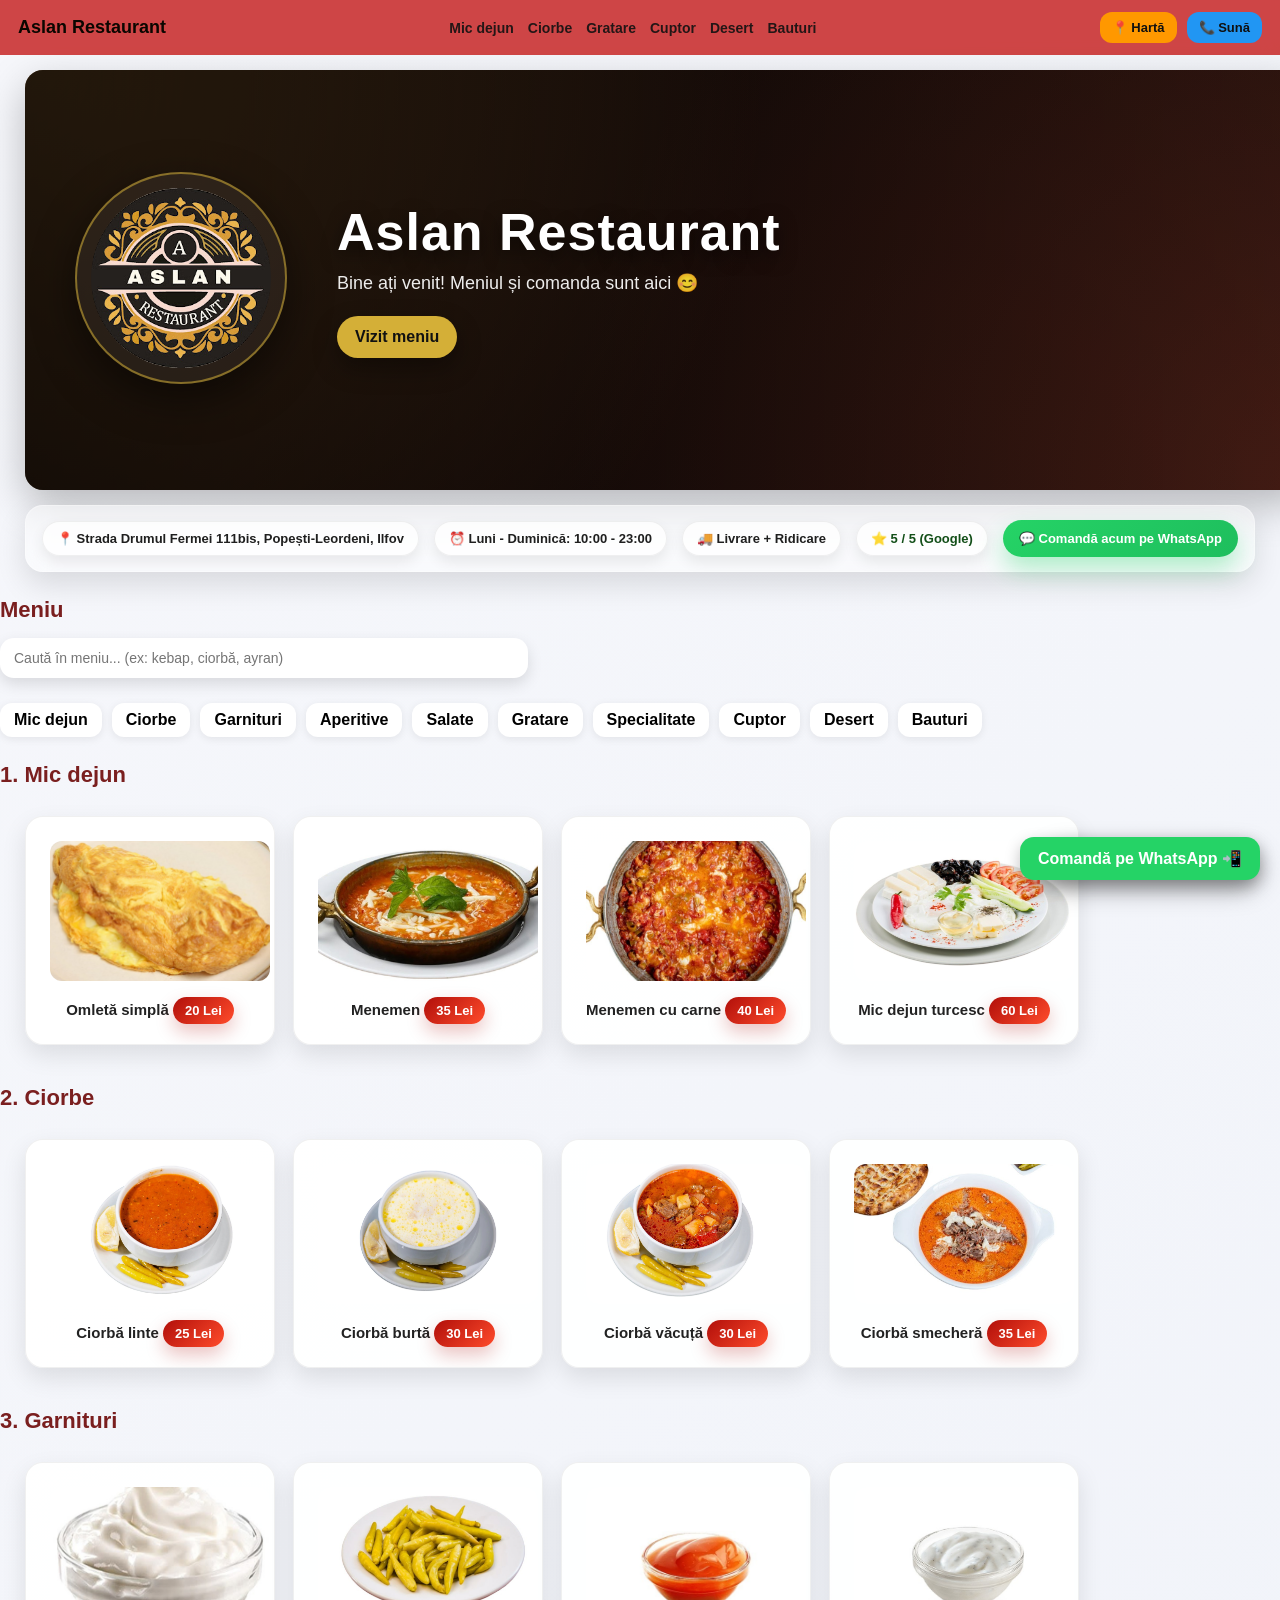
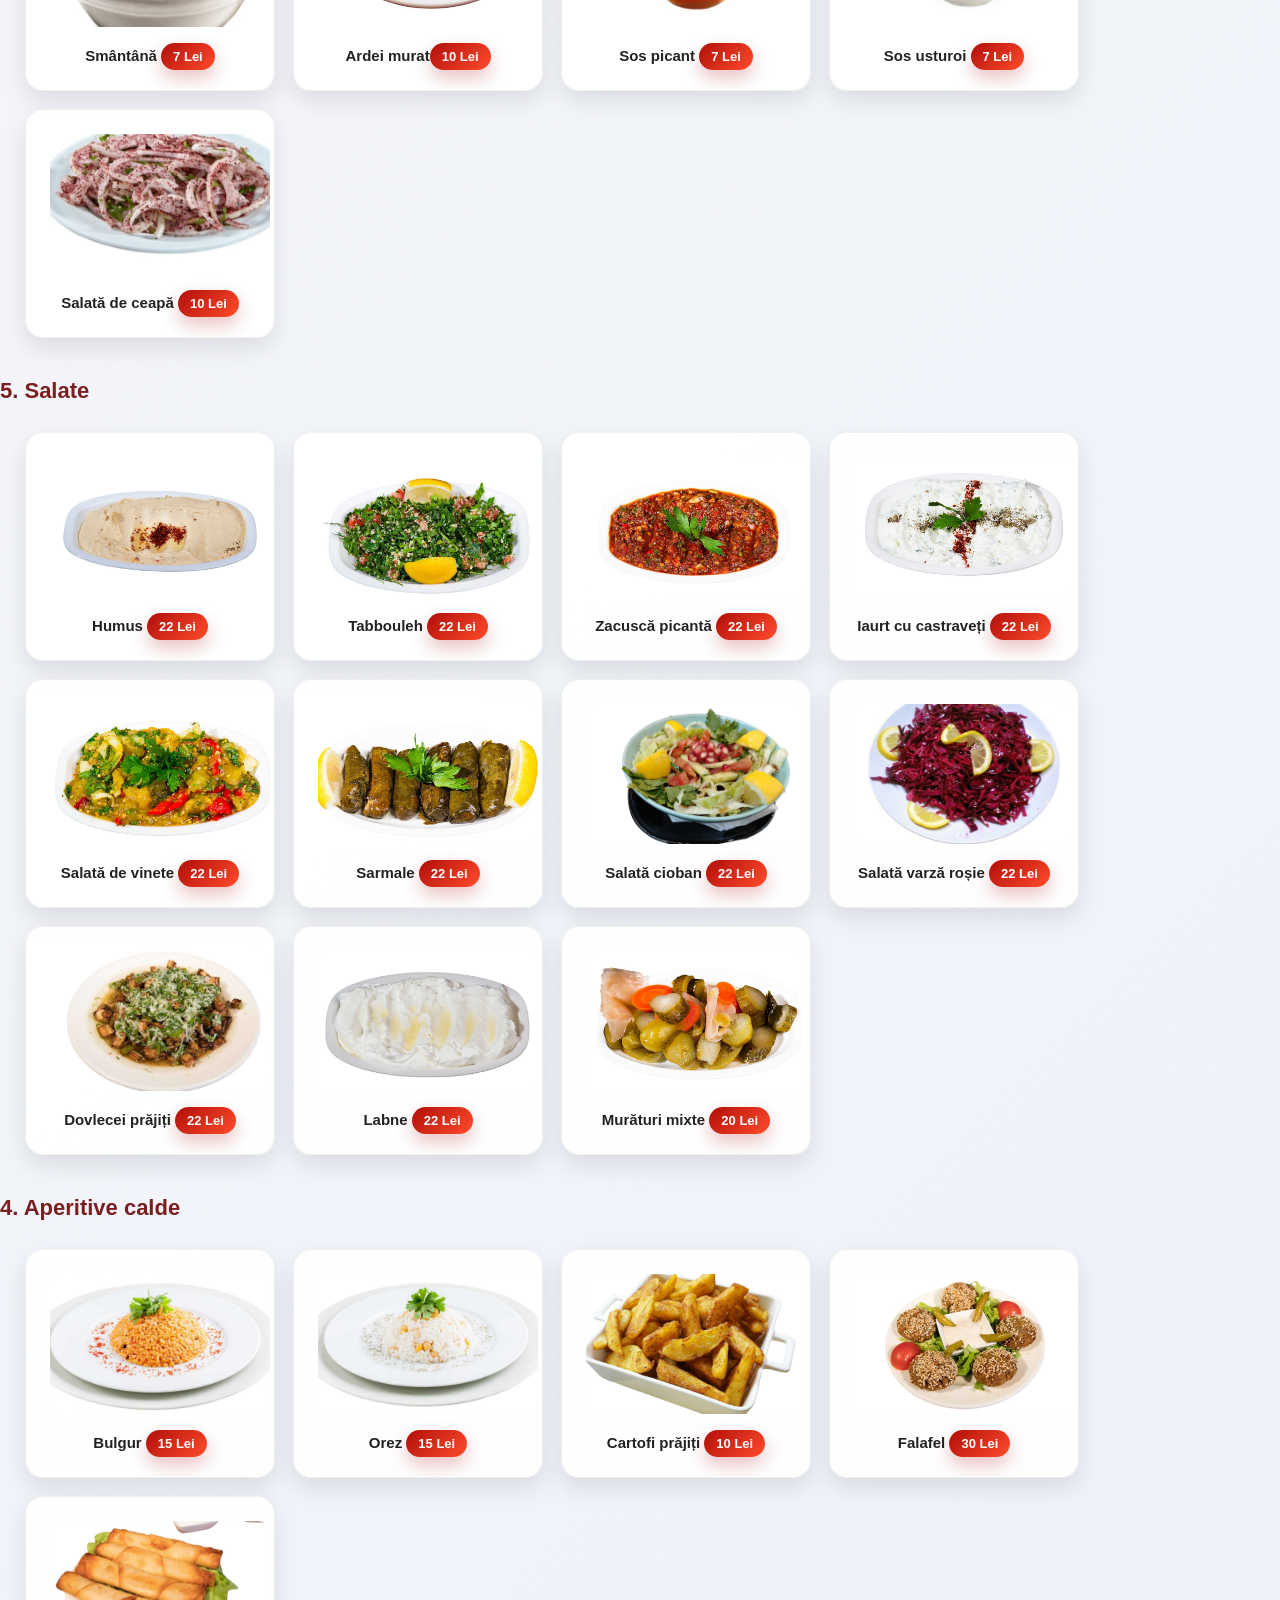
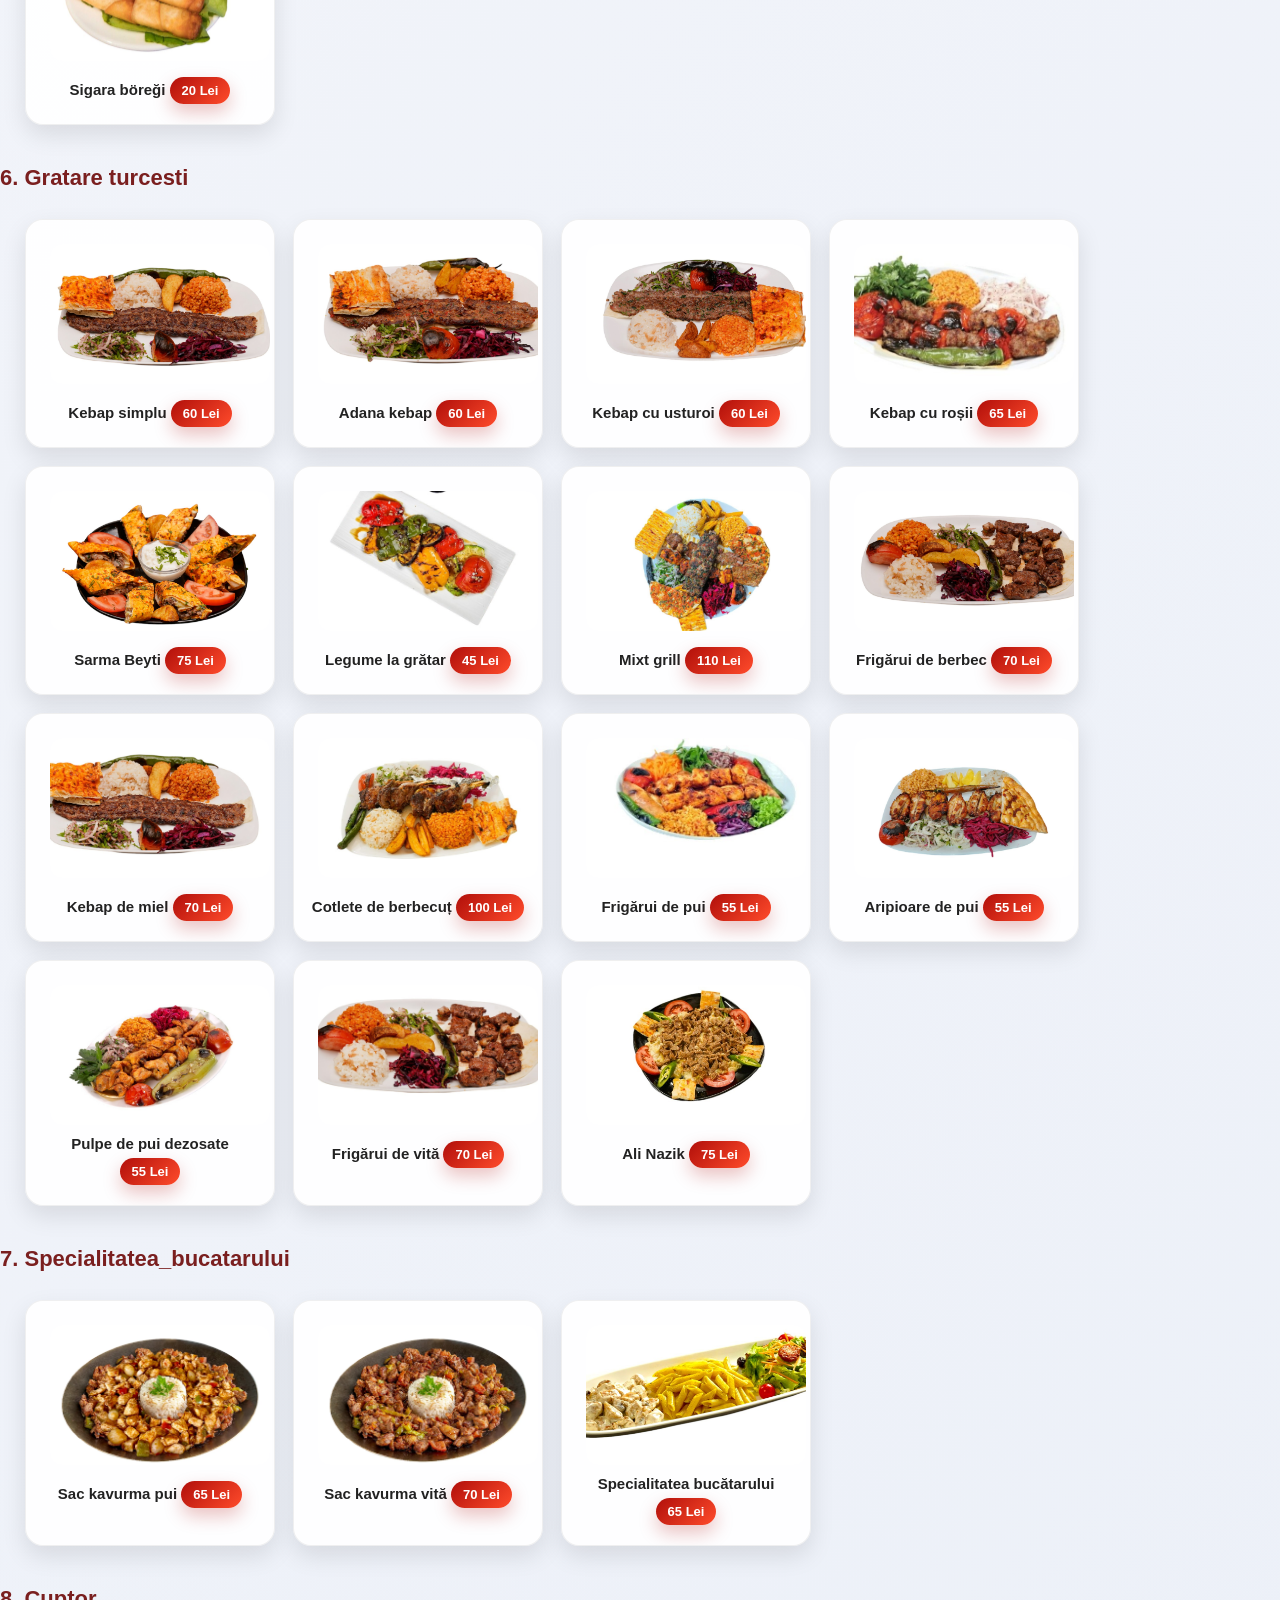
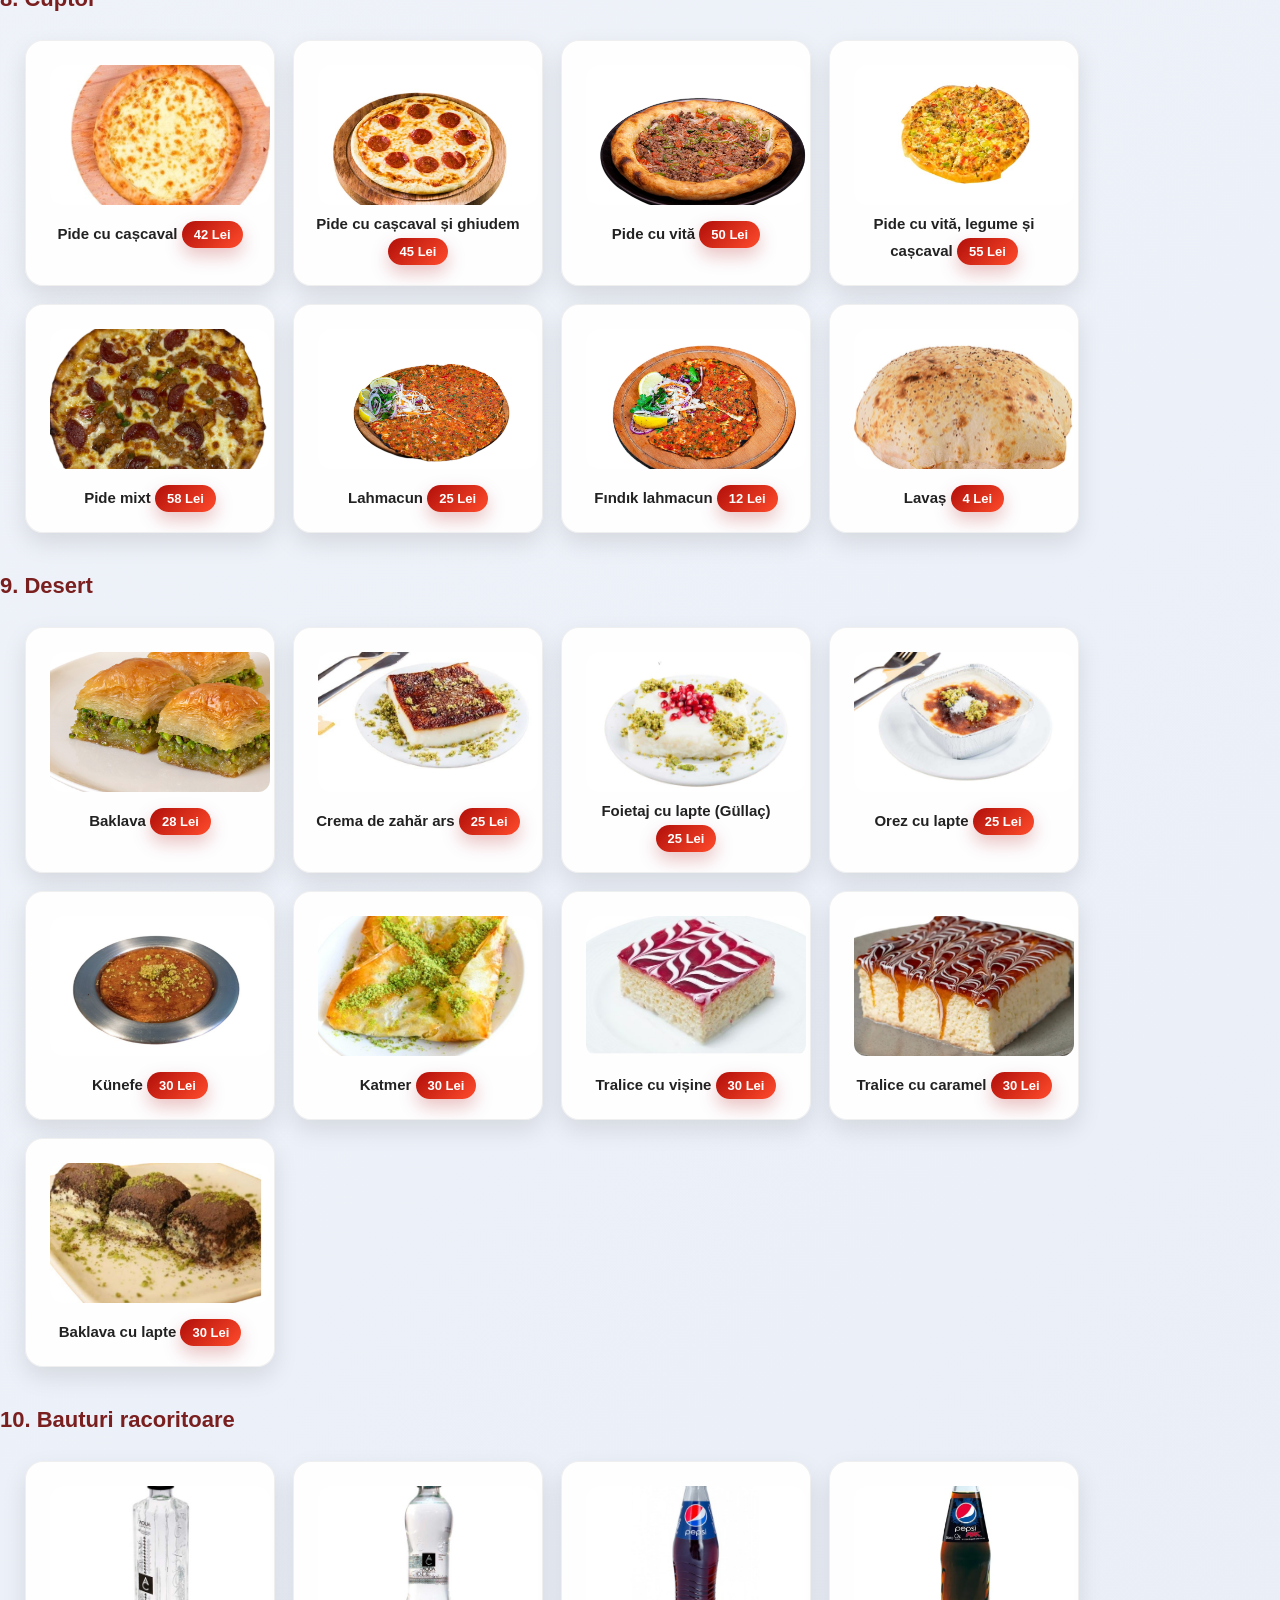
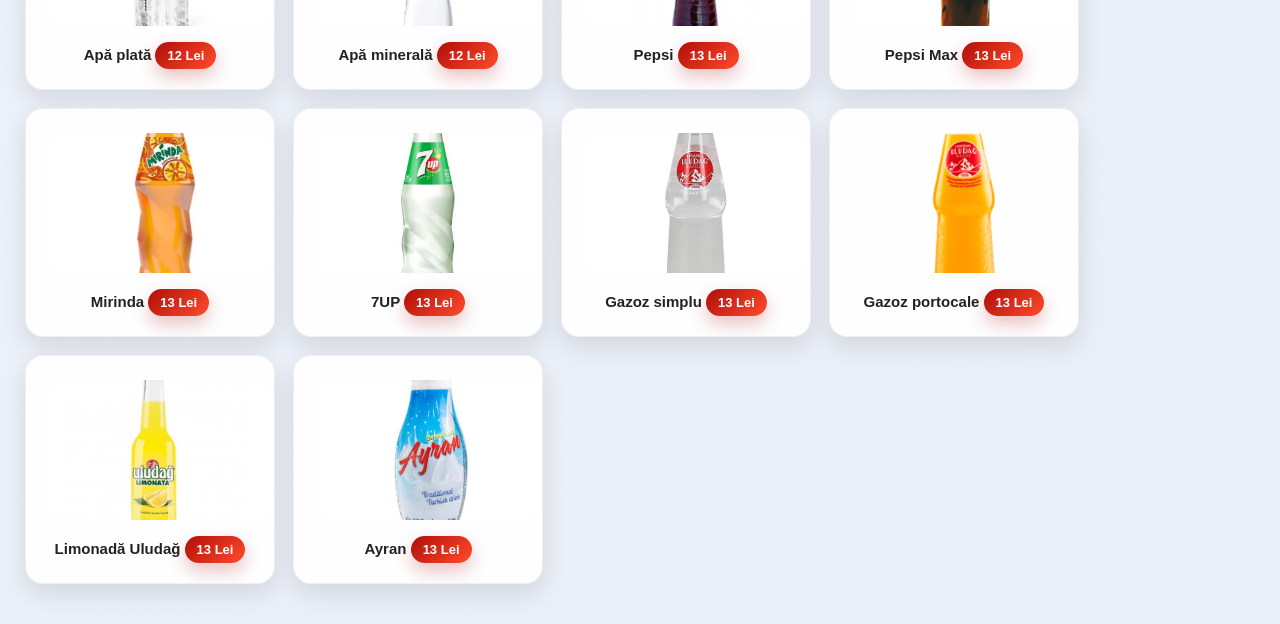
==== index.html @ 1ce0e38e "Update index.html" ====
<!DOCTYPE html>
<html lang="ro">
<head>
  <meta charset="UTF-8" />
  <meta name="viewport" content="width=device-width, initial-scale=1.0" />
  <title>Aslan Restaurant</title>
   <link rel="stylesheet" href="style.css">
</head>


<body>
    <div class="navbar">
  <div class="logo">
    <span>Aslan Restaurant</span>
  </div>
 <button class="menu-btn" id="menuBtn">☰</button>

  <div class="navlinks" id="navLinks">
    <a href="#micdejun">Mic dejun</a>
    <a href="#ciorbe">Ciorbe</a>
    <a href="#gratare">Gratare</a>
    <a href="#cuptor">Cuptor</a>
    <a href="#desert">Desert</a>
    <a href="#bauturi">Bauturi</a>
  </div>

  <div class="navbuttons">
  <a class="btn-map" href="https://www.google.com/maps?api=1&query=Aslan+Restaurant" target="_blank">📍 Hartă</a>
  <a class="btn-call" href="tel:+40727531094">📞 Sună</a>
  </div>
</div>
<section class="hero">
  <div class="hero-overlay">

    <div class="hero-left">
      <img src="images/logo.jpg" class="hero-logo" alt="Aslan Restaurant Logo">
    </div>

    <div class="hero-right">
      <h1>Aslan Restaurant</h1>
      <p>Bine ați venit! Meniul și comanda sunt aici 😊</p>

      <div class="hero-buttons">
        <a class="btn-hero primary" href="#micdejun">Vizit meniu</a>
        <a class="btn-hero whatsapp" href="https://wa.me/40727531094" target="_blank">
          Comandă pe WhatsApp
        </a>
      </div>
    </div>

  </div>
</section>
<div class="info-bar">
  <div class="info-item">📍 Strada Drumul Fermei 111bis, Popești-Leordeni, Ilfov</div>
  <div class="info-item">⏰ Luni - Duminică: 10:00 - 23:00</div>
  <div class="info-item">🚚 Livrare + Ridicare</div>
 <a class="info-item google-link" href="https://maps.app.goo.gl/cWiRzE5E5DNgmJF48" target="_blank">
  ⭐ 5 / 5 (Google)
</a>

  <a class="info-btn-whatsapp" href="https://wa.me/40727531094" target="_blank">
    💬 Comandă acum pe WhatsApp
  </a>
</div>
  <h2>Meniu</h2>
  <div class="search-box">
  <input type="text" id="searchInput" placeholder="Caută în meniu... (ex: kebap, ciorbă, ayran)">
</div>

  <div class="categorii">
  <a href="#micdejun">Mic dejun</a>
  <a href="#ciorbe">Ciorbe</a>
  <a href="#garnituri">Garnituri</a>
  <a href="#aperitive">Aperitive</a>
  <a href="#salate">Salate</a>
  <a href="#gratare">Gratare</a>
  <a href="#specialitate">Specialitate</a>
  <a href="#cuptor">Cuptor</a>
  <a href="#desert">Desert</a>
  <a href="#bauturi">Bauturi</a>
</div>
<h2 id="micdejun">1. Mic dejun</h2>
<div class="menu">
  <div class="item">
    <img src="images/1.OMLETA_SIMPLA.jpg" alt="Omletă simplă">
    <p>Omletă simplă <span class="price">20 Lei</span></p>
  </div>

  <div class="item">
    <img src="images/2.MENEMEN.jpg" alt="Menemen">
    <p>Menemen <span class="price">35 Lei</span></p>
  </div>

  <div class="item">
    <img src="images/3.MENEMEN_CU_CARNE.jpg" alt="Menemen cu carne">
    <p>Menemen cu carne <span class="price">40 Lei</span></p>
  </div>

  <div class="item">
    <img src="images/4.MIC_DEJUN_TURCESC.jpg" alt="Mic dejun turcesc">
    <p>Mic dejun turcesc <span class="price">60 Lei</span></p>
  </div>

</div>
<h2 id="ciorbe">2. Ciorbe</h2>

<div class="menu">

  <div class="item">
    <img src="images/1.CIORBA_DE_LINTE.jpg" alt="Ciorba de linte">
    <p>Ciorbă linte <span class="price">25 Lei</span></p>
  </div>

  <div class="item">
   <img src="images/2.CIORBA_DE_BURTA.jpg" alt="Ciorba de burta">
    <p>Ciorbă burtă <span class="price">30 Lei</span> </p>
  </div>

  <div class="item">
    <img src="images/3.CIORBA_DE_VACUTA.jpg" alt="Ciorba de vacuta">
    <p>Ciorbă văcuță <span class="price">30 Lei</span> </p>
  </div>

  <div class="item">
    <img src="images/4.CIORBA_SMECHERA.jpg" alt="Ciorba smechera">
    <p>Ciorbă smecheră <span class="price">35 Lei</span></p>
  </div>
</div>
<h2 id="garnituri">3. Garnituri</h2>

<div class="menu">
  <div class="item">
    <img src="images/1.SMANTANA.jpg" alt="Smantana">
    <p>Smântână <span class="price">7 Lei</span></p>
  </div>

  <div class="item">
    <img src="images/2.ARDEI_MURAT.jpg" alt="Ardei murat">
    <p>Ardei murat<span class="price">10 Lei</span> </p>
  </div>

  <div class="item">
    <img src="images/3.SOS_PICANT.jpg" alt="Sos picant">
    <p>Sos picant <span class="price">7 Lei</span></p>
  </div>

  <div class="item">
    <img src="images/4.SOS_USTUROI.jpg" alt="Sos usturoi">
    <p>Sos usturoi <span class="price">7 Lei</span></p>
  </div>

  <div class="item">
    <img src="images/5.SALATA_DE_CEAPA.jpg" alt="Salata de ceapa">
    <p>Salată de ceapă <span class="price">10 Lei</span></p>
  </div>
</div>
<h2 id="salate">5. Salate</h2>

<div class="menu">
  <div class="item">
    <img src="images/1.HUMUS.jpg" alt="Humus">
    <p>Humus <span class="price">22 Lei</span></p>
  </div>

  <div class="item">
    <img src="images/2.TABBOULEH.jpg" alt="Tabbouleh">
    <p>Tabbouleh <span class="price">22 Lei</span></p>
  </div>

  <div class="item">
    <img src="images/3.ZACUSCA_PICANTA.jpg" alt="Zacusca picanta">
    <p>Zacuscă picantă <span class="price">22 Lei</span></p>
  </div>

  <div class="item">
    <img src="images/4.IAURT_CU_CASTRAVETI.jpg" alt="Iaurt cu castraveti">
    <p>Iaurt cu castraveți <span class="price">22 Lei</span></p>
  </div>

  <div class="item">
    <img src="images/5.SALATA_DE_VINETE.jpg" alt="Salata de vinete">
    <p>Salată de vinete <span class="price">22 Lei</span></p>
  </div>

  <div class="item">
    <img src="images/6.SARMALE.jpg" alt="Sarmale">
    <p>Sarmale <span class="price">22 Lei</span></p>
  </div>

  <div class="item">
    <img src="images/7.SALATA_CIOBAN.jpg" alt="Salata cioban">
    <p>Salată cioban <span class="price">22 Lei</span></p>
  </div>

  <div class="item">
    <img src="images/8.SALATA_VARZA_ROSIE.jpg" alt="Salata varza rosie">
    <p>Salată varză roșie <span class="price">22 Lei</span></p>
  </div>

  <div class="item">
    <img src="images/9.DOVLECEI_PRAJITI.jpg" alt="Dovlecei prajiti">
    <p>Dovlecei prăjiți <span class="price">22 Lei</span></p>
  </div>

  <div class="item">
    <img src="images/10.LABNE.jpg" alt="Labne">
    <p>Labne <span class="price">22 Lei</span></p>
  </div>

  <div class="item">
    <img src="images/11.MURATURI_MIXT.jpg" alt="Muraturi mixt">
    <p>Murături mixte <span class="price">20 Lei</span></p>
  </div>
</div>
<h2 id="aperitive">4. Aperitive calde</h2>

<div class="menu">
  <div class="item">
    <img src="images/1.BULGUR.jpg" alt="Bulgur">
    <p>Bulgur <span class="price">15 Lei</span></p>
  </div>

  <div class="item">
    <img src="images/2.OREZ.jpg" alt="Orez">
    <p>Orez <span class="price">15 Lei</span></p>
  </div>

  <div class="item">
    <img src="images/4.CARTOFI_PRAJITI.jpg" alt="Cartofi prajiti">
    <p>Cartofi prăjiți <span class="price">10 Lei</span></p>
  </div>

  <div class="item">
    <img src="images/5.FALAFEL.jpg" alt="Falafel">
    <p>Falafel <span class="price">30 Lei</span></p>
  </div>

  <div class="item">
    <img src="images/6.SIGARA_BOREGI.jpg" alt="Sigara boregi">
    <p>Sigara böreği <span class="price">20 Lei</span></p>
  </div>
</div>
<h2 id="gratare">6. Gratare turcesti</h2>

<div class="menu">
  <div class="item">
    <img src="images/1.KEBAP_SIMPLU.jpg" alt="Kebap simplu">
    <p>Kebap simplu <span class="price">60 Lei</span></p>
  </div>

  <div class="item">
    <img src="images/2.ADANA_KEBAP.jpg" alt="Adana kebap">
    <p>Adana kebap <span class="price">60 Lei</span></p>
  </div>

  <div class="item">
    <img src="images/3.KEBAP_CU_USTUROI.jpg" alt="Kebap cu usturoi">
    <p>Kebap cu usturoi <span class="price">60 Lei</span></p>
  </div>

  <div class="item">
    <img src="images/4.KEBAP_CU_ROSII.jpg" alt="Kebap cu rosii">
    <p>Kebap cu roșii <span class="price">65 Lei</span></p>
  </div>

  <div class="item">
    <img src="images/5.SARMA_BEYTI.jpg" alt="Sarma Beyti">
    <p>Sarma Beyti <span class="price">75 Lei</span></p>
  </div>

  <div class="item">
    <img src="images/6.LEGUME_LA_GRATAR.jpg" alt="Legume la gratar">
    <p>Legume la grătar <span class="price">45 Lei</span></p>
  </div>

  <div class="item">
    <img src="images/7.MIXT_GRILL.jpg" alt="Mixt grill">
    <p>Mixt grill <span class="price">110 Lei</span></p>
  </div>

  <div class="item">
    <img src="images/8.FRIGARUI_DE_BERBEC.jpg" alt="Frigarui de berbec">
    <p>Frigărui de berbec <span class="price">70 Lei</span></p>
  </div>

  <div class="item">
    <img src="images/9.KEBAP_DE_MIEL.jpg" alt="Kebap de miel">
    <p>Kebap de miel <span class="price">70 Lei</span></p>
  </div>

  <div class="item">
    <img src="images/10.COTLETE_DE_BERBECUT.jpg" alt="Cotlete de berbecut">
    <p>Cotlete de berbecuț <span class="price">100 Lei</span></p>
  </div>

  <div class="item">
    <img src="images/11.FRIGARUI_DE_PUI.jpg" alt="Frigarui de pui">
    <p>Frigărui de pui <span class="price">55 Lei</span></p>
  </div>

  <div class="item">
    <img src="images/12.ARIPIOARE_DE_PUI.jpg" alt="Aripioare de pui">
    <p>Aripioare de pui <span class="price">55 Lei</span></p>
  </div>

  <div class="item">
    <img src="images/13.PULPE_DE_PUI_DEZOSATE.jpg" alt="Pulpe de pui dezosate">
    <p>Pulpe de pui dezosate <span class="price">55 Lei</span></p>
  </div>

  <div class="item">
    <img src="images/14.FRIGARUI_DE_VITA.jpg" alt="Frigarui de vita">
    <p>Frigărui de vită <span class="price">70 Lei</span></p>
  </div>

  <div class="item">
    <img src="images/15.ALI_NAZIK.jpg" alt="Ali Nazik">
    <p>Ali Nazik <span class="price">75 Lei</span></p>
  </div>
</div>
<h2 id="specialitate">7. Specialitatea_bucatarului</h2>

<div class="menu">
  <div class="item">
    <img src="images/1.SAC_KAVURMA_PUI.webp" alt="Sac kavurma pui">
    <p>Sac kavurma pui <span class="price">65 Lei</span></p>
  </div>

  <div class="item">
    <img src="images/2.SAC_KAVURMA_VITA.webp" alt="Sac kavurma vita">
    <p>Sac kavurma vită <span class="price">70 Lei</span></p>
  </div>

  <div class="item">
    <img src="images/3.SPECIALITATEA_BUCATARULUI.jpg" alt="Specialitatea bucatarului">
    <p>Specialitatea bucătarului <span class="price">65 Lei</span></p>
  </div>
</div>
<h2 id="cuptor">8. Cuptor</h2>

<div class="menu">
  <div class="item">
    <img src="images/1.PIDE_CU_CASCAVAL.jpg" alt="Pide cu cascaval">
    <p>Pide cu cașcaval <span class="price">42 Lei</span></p>
  </div>

  <div class="item">
    <img src="images/2.PIDE_CU_CASCAVAL-SI_GHIUDEM.jpg" alt="Pide cu cascaval si ghiudem">
    <p>Pide cu cașcaval și ghiudem <span class="price">45 Lei</span></p>
  </div>

  <div class="item">
    <img src="images/3.PIDE_CU_VITA.jpg" alt="Pide cu vita">
    <p>Pide cu vită <span class="price">50 Lei</span></p>
  </div>

  <div class="item">
    <img src="images/4.PIDE_CU_VITA_LEGUME_SI_CASCAVAL.jpg" alt="Pide cu vita legume si cascaval">
    <p>Pide cu vită, legume și cașcaval <span class="price">55 Lei</span></p>
  </div>

  <div class="item">
    <img src="images/5.PIDE_MIXT.jpg" alt="Pide mixt">
    <p>Pide mixt <span class="price">58 Lei</span></p>
  </div>

  <div class="item">
    <img src="images/6.LAHMACUN.jpg" alt="Lahmacun">
    <p>Lahmacun <span class="price">25 Lei</span></p>
  </div>

  <div class="item">
    <img src="images/7.FINDIK_LAHMACUN.jpg" alt="Findik lahmacun">
    <p>Fındık lahmacun <span class="price">12 Lei</span></p>
  </div>

  <div class="item">
    <img src="images/8.LAVAS.jpg" alt="Lavas">
    <p>Lavaș <span class="price">4 Lei</span></p>
  </div>
</div>
<h2 id="desert">9. Desert</h2>

<div class="menu">
  <div class="item">
    <img src="images/1.BAKLAVA.jpg" alt="Baklava">
    <p>Baklava <span class="price">28 Lei</span></p>
  </div>

  <div class="item">
    <img src="images/2.CREMA_DE_ZAHAR ARS.jpg" alt="Crema de zahar ars">
    <p>Crema de zahăr ars <span class="price">25 Lei</span></p>
  </div>

  <div class="item">
    <img src="images/3.FOIETAJ_CU_LAPTE-GULLAC.jpg" alt="Foietaj cu lapte Gullac">
    <p>Foietaj cu lapte (Güllaç) <span class="price">25 Lei</span></p>
  </div>

  <div class="item">
    <img src="images/4.OREZ_CU_LAPTE.jpg" alt="Orez cu lapte">
    <p>Orez cu lapte <span class="price">25 Lei</span></p>
  </div>

  <div class="item">
    <img src="images/5.KUNEFE.jpg" alt="Kunefee">
    <p>Künefe <span class="price">30 Lei</span></p>
  </div>

  <div class="item">
    <img src="images/6.KATMER.jpg" alt="Katmer">
    <p>Katmer <span class="price">30 Lei</span></p>
  </div>

  <div class="item">
    <img src="images/7.TRALICE_CU_VISINE.jpg" alt="Tralice cu visine">
    <p>Tralice cu vișine <span class="price">30 Lei</span></p>
  </div>

  <div class="item">
    <img src="images/8.TRALICE_CU_CARAMEL.jpg" alt="Tralice cu caramel">
    <p>Tralice cu caramel <span class="price">30 Lei</span></p>
  </div>

  <div class="item">
    <img src="images/9.BAKLAVA_CU_LAPTE.jpg" alt="Baklava cu lapte">
    <p>Baklava cu lapte <span class="price">30 Lei</span></p>
  </div>
</div>
<h2 id="bauturi">10. Bauturi racoritoare</h2>


<div class="menu">
  <div class="item">
    <img src="images/1.APA_PLATA.jpg" alt="Apa plata">
    <p>Apă plată <span class="price">12 Lei</span></p>
  </div>

  <div class="item">
    <img src="images/2.APA_MINERALA.jpg" alt="Apa minerala">
    <p>Apă minerală <span class="price">12 Lei</span></p>
  </div>

  <div class="item">
    <img src="images/3.PEPSI.jpg" alt="Pepsi">
    <p>Pepsi <span class="price">13 Lei</span></p>
  </div>

  <div class="item">
    <img src="images/4.PEPSI_MAX.webp" alt="Pepsi Max">
    <p>Pepsi Max <span class="price">13 Lei</span></p>
  </div>

  <div class="item">
    <img src="images/5.MIRINDA.webp" alt="Mirinda">
    <p>Mirinda <span class="price">13 Lei</span></p>
  </div>

  <div class="item">
    <img src="images/6.7UP.png" alt="7UP">
    <p>7UP <span class="price">13 Lei</span></p>
  </div>

  <div class="item">
    <img src="images/7.GAZOZ_SIMPLU.webp" alt="Gazoz simplu">
    <p>Gazoz simplu <span class="price">13 Lei</span></p>
  </div>

  <div class="item">
    <img src="images/8.GAZOZ_PORTOCALE.png" alt="Gazoz portocale">
    <p>Gazoz portocale <span class="price">13 Lei</span></p>
  </div>

  <div class="item">
    <img src="images/9.LIMONADA_ULUDAG.webp" alt="Limonada Uludag">
    <p>Limonadă Uludağ <span class="price">13 Lei</span></p>
  </div>

  <div class="item">
    <img src="images/10.AYRAN.jpg" alt="Ayran">
    <p>Ayran <span class="price">13 Lei</span></p>
  </div>
</div>

  <a class="whatsapp" href="https://wa.me/40727531094" target="_blank">
  Comandă pe WhatsApp 📲
</a>
<script>
  /* SEARCH */
  const searchInput = document.getElementById("searchInput");

  if(searchInput){
    searchInput.addEventListener("keyup", function () {
      const value = searchInput.value.toLowerCase();
      const items = document.querySelectorAll(".item");

      items.forEach((item) => {
        const text = item.innerText.toLowerCase();
        if (text.includes(value)) {
          item.style.display = "block";
        } else {
          item.style.display = "none";
        }
      });
    });
  }

  /* MOBILE MENU */
const menuBtn = document.getElementById("menuBtn");
const navLinks = document.getElementById("navLinks");

if (menuBtn && navLinks) {
  menuBtn.addEventListener("click", function () {
    navLinks.classList.toggle("show");
  });

  document.querySelectorAll("#navLinks a").forEach((link) => {
    link.addEventListener("click", () => {
      navLinks.classList.remove("show");
    });
  });
}
</script>
<script>
  // ✅ Hamburger Menü Aç / Kapat
  const menuBtn = document.getElementById("menuBtn");
  const navLinks = document.getElementById("navLinks");

  if (menuBtn && navLinks) {
    menuBtn.addEventListener("click", function () {
      navLinks.classList.toggle("show");
    });

    document.querySelectorAll("#navLinks a").forEach((link) => {
      link.addEventListener("click", () => {
        navLinks.classList.remove("show");
      });
    });
  }

  // ✅ Arama (yazınca otomatik filtreleme)
  const searchInput = document.getElementById("searchInput");

  if (searchInput) {
    searchInput.addEventListener("keyup", function () {
      const value = searchInput.value.toLowerCase().trim();
      const items = document.querySelectorAll(".item");
if (value.length < 2) {
  items.forEach((item) => {
  item.style.display = "";
});

      items.forEach((item) => {
        const text = item.textContent.toLowerCase();

        if (text.includes(value)) {
          item.style.display = "";
        } else {
          item.style.display = "none";
        }
      });
    });
  }
</script>
<script>
  const modal = document.getElementById("imgModal");
  const modalImg = document.getElementById("modalImg");
  const closeBtn = document.querySelector(".close");

  // sayfadaki tüm yemek resimlerini seç
  document.querySelectorAll("img").forEach(img => {
    img.style.cursor = "pointer";

    img.addEventListener("click", () => {
     modal.classList.add("active"); 
      modalImg.src = img.src;
    });
  });

  // kapatma
  closeBtn.addEventListener("click", () => {
  modal.classList.remove("active");
});

  // dışarı tıklayınca kapansın
  modal.addEventListener("click", (e) => {
    if(e.target === modal){
      modal.classList.remove("active");
    }
  });
</script>

<!-- Modal -->
<div id="imgModal" class="modal">
  <span class="close">&times;</span>
  <img class="modal-content" id="modalImg">
</div>
</body>
</html>
---- style.css ----
body{
  margin: 0;
  font-family: Arial, sans-serif;
  background: #f5f5f5;
  color: #134f19;
  padding: 30px;
}

h1{
  font-size: 40px;
  margin-bottom: 10px;
}

p{
  font-size: 18px;
}

button{
  background: #e63946;
  color: white;
  border: none;
  padding: 12px 20px;
  border-radius: 10px;
  cursor: pointer;
  font-size: 16px;
}

button:hover{
  opacity: 0.85;
}
.whatsapp{
  display: inline-block;
  background: #25D366;
  color: white;
  padding: 12px 20px;
  border-radius: 10px;
  text-decoration: none;
  font-size: 16px;
  margin-top: 15px;
}

.whatsapp:hover{
  opacity: 0.85;
}
img{
  margin: 10px;
  border-radius: 10px;
}
.menu{
  display: flex;
  gap: 15px;
  flex-wrap: wrap;
  margin-top: 15px;
}

.item{
  width: 200px;
  background: white;
  padding: 10px;
  border-radius: 12px;
  box-shadow: 0 0 10px rgba(0,0,0,0.08);
  text-align: center;
}

.item img{
  width: 100%;
  height: 140px;
  object-fit: cover;
  border-radius: 10px;
}

.item p{
  margin: 10px 0 0;
  font-weight: bold;
}
.menu .item img{
  width: 100%;
  height: 140px;
  object-fit: cover;
  border-radius: 12px;
  display: block;
}
html{
  scroll-behavior: smooth;
}

.categorii{
  display: flex;
  flex-wrap: wrap;
  gap: 10px;
  margin: 20px 0;
}

.categorii a{
  background: white;
  padding: 8px 14px;
  border-radius: 12px;
  text-decoration: none;
  color: black;
  font-weight: 600;
  box-shadow: 0 2px 8px rgba(0,0,0,0.08);
}

.categorii a:hover{
  background: #f1f1f1;
}
.whatsapp{
  position: fixed;
  bottom: 20px;
  right: 20px;
  background: #25D366;
  color: white;
  padding: 12px 18px;
  border-radius: 14px;
  text-decoration: none;
  font-weight: 700;
  box-shadow: 0 6px 15px rgba(0,0,0,0.25);
  z-index: 9999;
}
.whatsapp:hover{
  background: #1ebe5d;
}
@media (max-width: 600px){
  .whatsapp{
    bottom: 15px;
    right: 15px;
    padding: 10px 14px;
    font-size: 14px;
    border-radius: 12px;
  }
}

body{
  background: linear-gradient(135deg, #f6f7fb, #e9eef7) !important;
}
body{
  margin: 0;
  padding: 0;
  font-family: Arial, sans-serif;
  background: linear-gradient(135deg, #f6f7fb, #e9eef7);
}


.hero-text h2{
  margin: 0;
  font-size: 22px;
}

.hero-text p{
  margin: 6px 0 0 0;
  font-size: 14px;
  opacity: 0.9;
}

/* MENU KARTLARI DAHA PREMIUM */
.menu{
  display: flex;
  flex-wrap: wrap;
  gap: 15px;
  margin-bottom: 30px;
}

.item{
  background: rgba(255,255,255,0.92);
  border-radius: 18px;
  padding: 14px;
  width: 180px;
  box-shadow: 0 8px 20px rgba(0,0,0,0.12);
  transition: 0.3s ease;
  text-align: center;
}

.item:hover{
  transform: translateY(-6px);
  box-shadow: 0 12px 30px rgba(0,0,0,0.18);
}

.item img{
  width: 100%;
  height: 120px;
  object-fit: cover;
  border-radius: 14px;
}

h2{
  margin-top: 25px;
  margin-bottom: 10px;
  font-size: 22px;
  color: #252824;
}
@media (max-width: 600px){
  .item{
    width: 45%;
  }

  .hero{
    height: 180px;
  }
}
/* NAVBAR */
.navbar{
  position: sticky;
  top: 0;
  z-index: 999;
  background: rgba(199, 38, 38, 0.85);
  color: rgb(11, 6, 0);
  padding: 12px 18px;
  display: flex;
  align-items: center;
  justify-content: space-between;
  gap: 15px;
  backdrop-filter: blur(8px);
}

.navbar .logo{
  font-weight: 800;
  font-size: 18px;
}

.navlinks{
  display: flex;
  gap: 14px;
  flex-wrap: wrap;
}

.navlinks a{
  color: rgb(17, 17, 17);
  text-decoration: none;
  font-weight: 600;
  font-size: 14px;
  opacity: 0.9;
}

.navlinks a:hover{
  opacity: 1;
  text-decoration: underline;
}

.navbuttons{
  display: flex;
  gap: 10px;
}

.btn-map, .btn-call{
  padding: 8px 12px;
  border-radius: 12px;
  text-decoration: none;
  font-weight: 700;
  font-size: 13px;
  color: rgb(16, 16, 16);
}

.btn-map{
  background: #ff9800;
}

.btn-call{
  background: #2196f3;
}

/* SEARCH */
.search-box{
  margin: 15px 0 25px 0;
}

.search-box input{
  width: 100%;
  max-width: 500px;
  padding: 12px 14px;
  border-radius: 14px;
  border: none;
  outline: none;
  font-size: 14px;
  box-shadow: 0 6px 15px rgba(0,0,0,0.12);
}
@media (max-width: 700px){
  .navlinks{
    display: none;
  }

  .navbar{
    flex-direction: column;
    align-items: flex-start;
  }

  .navbuttons{
    width: 100%;
    justify-content: flex-end;
  }
}
.menu-btn{
  display:none;
  background:none;
  border:none;
  font-size:28px;
  cursor:pointer;
}

@media (max-width: 768px){
  .menu-btn{
    display:block;
  }

  .navlinks{
    display:none;
    flex-direction:column;
    gap:10px;
    width:100%;
    padding:10px 0;
  }

  .navlinks.show{
    display:flex;
  }
}
/* === PREMIUM MENU KARTLARI === */
.menu-item {
  background: rgba(255,255,255,0.90);
  border-radius: 16px;
  padding: 12px;
  box-shadow: 0 8px 22px rgba(0,0,0,0.08);
  transition: 0.25s ease;
  border: 1px solid rgba(0,0,0,0.06);
}

.menu-item:hover{
  transform: translateY(-5px);
  box-shadow: 0 16px 35px rgba(0,0,0,0.14);
}

.menu-item img{
  width: 100%;
  height: 120px;
  object-fit: cover;
  border-radius: 12px;
}

.menu-item h4,
.menu-item h3{
  margin: 10px 0 0 0;
  font-size: 14px;
  font-weight: 600;
  color: #111;
}
.price{
  display:inline-block;
  margin-top: 8px;
  padding: 5px 12px;
  border-radius: 999px;
  background: #8B1E1E;
  color: white;
  font-size: 13px;
  font-weight: 700;
}
.menu-item{
  transition: 0.25s ease;
}

.menu-item:hover{
  transform: translateY(-4px);
  box-shadow: 0 18px 35px rgba(0,0,0,0.12);
}
.menu-item img{
  width: 100%;
  height: 120px;
  object-fit: cover;
  border-radius: 14px;
}
.menu-item h4{
  font-size: 14px;
  font-weight: 600;
  margin: 10px 0 6px;
  color: #222;
}
/* === PREMIUM HERO === */
.hero{
  width: 100%;
  height: 420px;
  border-radius: 18px;
  margin: 15px 25px;
  overflow: hidden;
  position: relative;

  background: radial-gradient(circle at top left, rgba(255,180,80,0.30), transparent 55%),
 radial-gradient(circle at bottom right, rgba(160,60,40,0.35), transparent 55%),
 linear-gradient(135deg, #1b0f0a, #2a1410);

  box-shadow: 0 15px 40px rgba(0,0,0,0.25);
}

.hero-overlay{
  position: absolute;
  inset: 0;
  display: flex;
  flex-direction: row;
  align-items: center;
gap: 40px;
justify-content: flex-start;
  padding: 40px;
  background: linear-gradient(
    90deg,
    rgba(0,0,0,0.65),
    rgba(0,0,0,0.20)
  );
  color: white;
}

.hero-overlay h1{
  font-size: 50px;
  margin: 0;
  font-weight: 800;
}

.hero-overlay p{
  margin-top: 10px;
  font-size: 18px;
  opacity: 0.92;
}

.hero-buttons{
  margin-top: 22px;
  display: flex;
  gap: 12px;
  flex-wrap: wrap;
}

.btn-hero{
  text-decoration: none;
  padding: 12px 18px;
  border-radius: 999px;
  font-weight: 700;
  transition: 0.25s;
  display: inline-block;
}

.btn-hero.primary{
  background: #D4AF37;
  color: #111;
}

.btn-hero.primary:hover{
  transform: translateY(-2px);
}

.btn-hero.whatsapp{
  background: #25d366;
  color: white;
}

.btn-hero.whatsapp:hover{
  transform: translateY(-2px);
}
.hero-logo{
  width: 180px;
  height: 180px;
  object-fit: contain;

  border-radius: 999px;
  padding: 14px;

  background: rgba(255,255,255,0.06);
  border: 2px solid rgba(212,175,55,0.55);

  box-shadow: 0 14px 40px rgba(0,0,0,0.50);
}
.hero-overlay h1{
  font-size: 52px;
  letter-spacing: 1px;
  text-shadow: 0 6px 18px rgba(0,0,0,0.55);
}
.hero-overlay p{
  opacity: 0.92;
  font-size: 18px;
}
.btn-hero{
  box-shadow: 0 10px 25px rgba(0,0,0,0.35);
}
.btn-hero:hover{
  transform: translateY(-2px);
}
/* === PREMIUM MENU AREA === */
body{
  background: #f4f4f4;
}

.menu{
  display: flex;
  flex-wrap: wrap;
  gap: 16px;
  margin-top: 18px;
}

/* Menü Kartları */
.item{
  background: rgba(255,255,255,0.92);
  border-radius: 18px;
  padding: 14px;
  width: 180px;
  box-shadow: 0 10px 25px rgba(0,0,0,0.10);
  transition: 0.25s ease;
  text-align: center;
}

/* Hover premium efekti */
.item:hover{
  transform: translateY(-6px);
  box-shadow: 0 18px 40px rgba(0,0,0,0.18);
}

/* Resimler */
.item img{
  width: 100%;
  height: 120px;
  object-fit: cover;
  border-radius: 14px;
}

/* Fiyat badge */
.price{
  display: inline-block;
  margin-top: 8px;
  padding: 6px 12px;
  border-radius: 999px;
  background: #881E1E;
  color: white;
  font-size: 13px;
  font-weight: 700;
}
h2{
  margin-top: 25px;
  margin-bottom: 10px;
  font-size: 22px;
  color: #7a1f1f;
  font-weight: 800;
}
/* ===== PREMIUM INFO BAR ===== */
.info-bar{
  margin: 15px 25px;
  padding: 14px 16px;
  border-radius: 18px;

  background: rgba(255,255,255,0.45);
  backdrop-filter: blur(12px);
  -webkit-backdrop-filter: blur(12px);

  border: 1px solid rgba(255,255,255,0.35);
  box-shadow: 0 12px 30px rgba(0,0,0,0.12);

  display: flex;
  align-items: center;
  justify-content: space-between;
  gap: 10px;
  flex-wrap: wrap;

  transition: 0.25s ease;
}

.info-bar:hover{
  transform: translateY(-2px);
  box-shadow: 0 18px 40px rgba(0,0,0,0.16);
}

/* Itemler */
.info-item{
  font-size: 13px;
  font-weight: 800;
  color: #1f1f1f;

  padding: 9px 14px;
  border-radius: 999px;

  background: rgba(255,255,255,0.75);
  border: 1px solid rgba(0,0,0,0.06);

  box-shadow: 0 6px 14px rgba(0,0,0,0.08);

  transition: 0.25s ease;
}

.info-item:hover{
  transform: translateY(-2px);
}

/* WhatsApp Premium */
.info-btn-whatsapp{
  text-decoration: none;
  font-size: 13px;
  font-weight: 900;

  padding: 11px 16px;
  border-radius: 999px;

  background: linear-gradient(135deg, #25d366, #1ebe5d);
  color: white;

  box-shadow: 0 12px 25px rgba(37,211,102,0.35);
  transition: 0.25s ease;

  display: inline-flex;
  align-items: center;
  gap: 8px;
}

.info-btn-whatsapp:hover{
  transform: translateY(-3px);
  box-shadow: 0 18px 35px rgba(37,211,102,0.45);
  filter: brightness(1.05);
}

/* Mobil uyum */
@media (max-width: 768px){
  .info-bar{
    margin: 12px 12px;
    padding: 12px;
    justify-content: center;
  }

  .info-item{
    width: 100%;
    text-align: center;
  }

  .info-btn-whatsapp{
    width: 100%;
    justify-content: center;
  }
}
/* ===== PREMIUM MENU CARDS ===== */
.menu {
  display: flex;
  flex-wrap: wrap;
  gap: 18px;
  padding: 10px 25px;
}

.item {
  width: 220px;
  background: rgba(255,255,255,0.92);
  border-radius: 18px;
  padding: 14px;
  box-shadow: 0 10px 25px rgba(0,0,0,0.10);
  text-align: center;
  position: relative;
  transition: 0.25s ease;
  border: 1px solid rgba(0,0,0,0.06);
  overflow: hidden;
}

.item:hover {
  transform: translateY(-6px);
  box-shadow: 0 18px 40px rgba(0,0,0,0.15);
}

.item img {
  width: 100%;
  height: 150px;
  object-fit: cover;
  border-radius: 16px;
  transition: 0.25s ease;
}

.item:hover img {
  transform: scale(1.05);
}

.item h4 {
  margin: 10px 0 6px;
  font-size: 15px;
  font-weight: 800;
  color: #222;
}

.price {
  display: inline-block;
  background: linear-gradient(135deg, #b10f0a, #ff4b2b);
  color: white;
  padding: 6px 12px;
  border-radius: 999px;
  font-size: 13px;
  font-weight: 800;
  margin-top: 6px;
  box-shadow: 0 8px 18px rgba(177,15,10,0.25);
}

/* Mobil uyum */
@media(max-width: 768px){
  .menu{
    justify-content: center;
    padding: 10px 12px;
  }
  .item{
    width: 46%;
    min-width: 160px;
  }
}
.item p{
  margin: 10px 0 6px;
  font-size: 15px;
  font-weight: 800;
  color: #222;
}
.navbuttons{
  position: relative;
  z-index: 9999;
}

.btn-map, .btn-call{
  position: relative;
  z-index: 9999;
}
.google-link{
  cursor: pointer;
  text-decoration: none;
  color: inherit;
}

.google-link:hover{
  text-decoration: underline;
}
/* Modal arka plan */
.modal{
  display: none;
  position: fixed;
  z-index: 99999;
  left: 0;
  top: 0;
  width: 100%;
  height: 100%;
  background: rgba(0,0,0,0.75);
  justify-content: center;
  align-items: center;
}

/* Modal içindeki resim */
.modal-content{
  max-width: 90%;
  max-height: 80%;
  border-radius: 18px;
  box-shadow: 0 10px 40px rgba(0,0,0,0.4);
}

/* Kapatma X */
.close{
  position: absolute;
  top: 20px;
  right: 30px;
  color: white;
  font-size: 40px;
  font-weight: bold;
  cursor: pointer;
}
.modal{
  display: none;
  position: fixed;
  z-index: 999999;
  left: 0;
  top: 0;
  width: 100%;
  height: 100%;
  background: rgba(0,0,0,0.75);
  justify-content: center;
  align-items: center;
}

.modal.active{
  display: flex;
}

.modal-content{
  max-width: 90%;
  max-height: 80%;
  border-radius: 18px;
  box-shadow: 0 10px 40px rgba(0,0,0,0.4);
}

.close{
  position: absolute;
  top: 20px;
  right: 30px;
  color: white;
  font-size: 40px;
  font-weight: bold;
  cursor: pointer;
}
/* ✅ TELEFONDA 2 KOLON GARANTİ */
@media (max-width: 600px) {
  .menu{
    display: flex;
    flex-wrap: wrap;
    justify-content: space-between;
    gap: 12px;
  }

  .item{
    width: 48% !important;
    min-width: 0;
  }

  .item img{
    width: 100%;
    height: 120px;
    object-fit: cover;
  }
}
/* ✅ TELEFONDA 2 KOLON GARANTİ */
@media (max-width: 600px) {
  .menu{
    display: flex !important;
    flex-wrap: wrap !important;
    justify-content: space-between;
    gap: 12px;
  }

  .item,
  .menu-item{
    width: 48% !important;
    min-width: 0 !important;
  }

  .item img,
  .menu-item img{
    height: 120px !important;
    object-fit: cover;
  }
}
/* ✅ TELEFONDA 2 KOLON (GARANTİ GRID) */
@media (max-width: 600px) {
  .menu{
    display: grid !important;
    grid-template-columns: 1fr 1fr;
    gap: 12px;
  }

  .item{
    width: 100% !important;
  }

  .item img{
    width: 100%;
    height: 120px;
    object-fit: cover;
  }
}
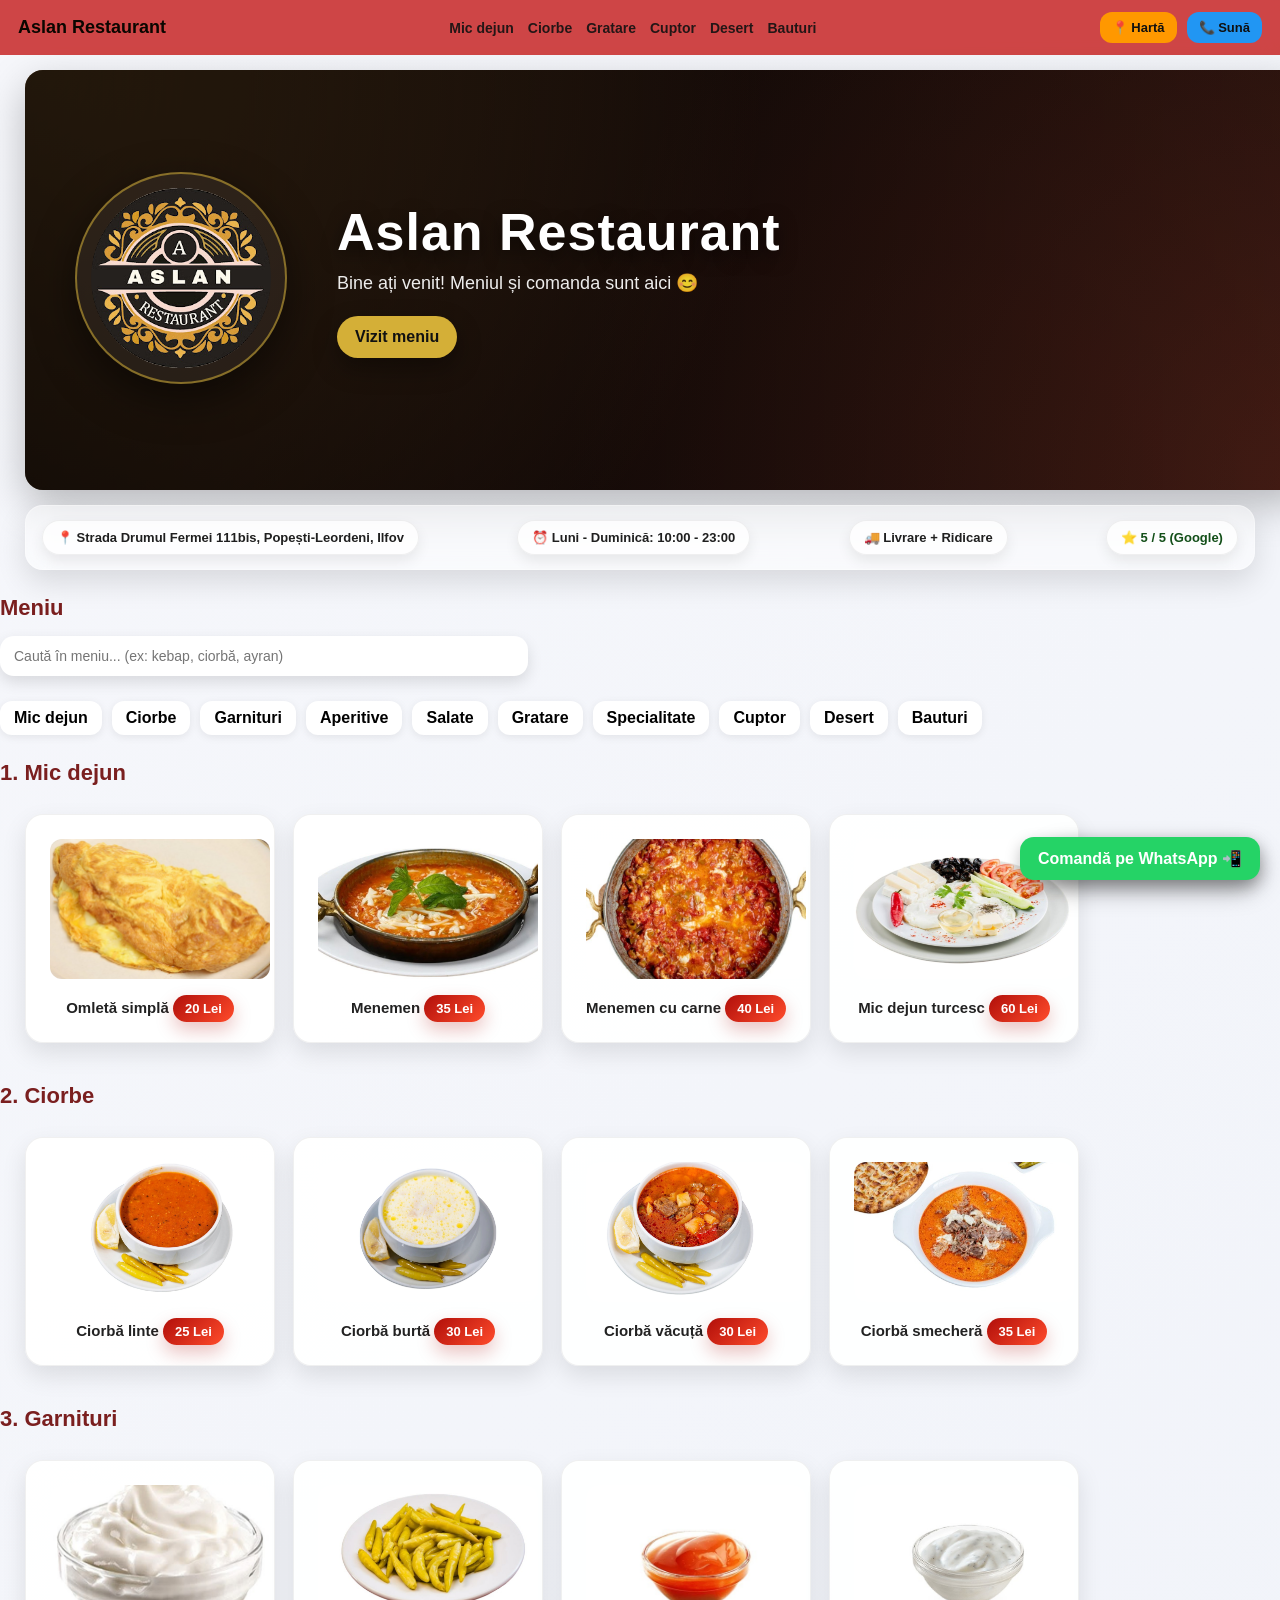
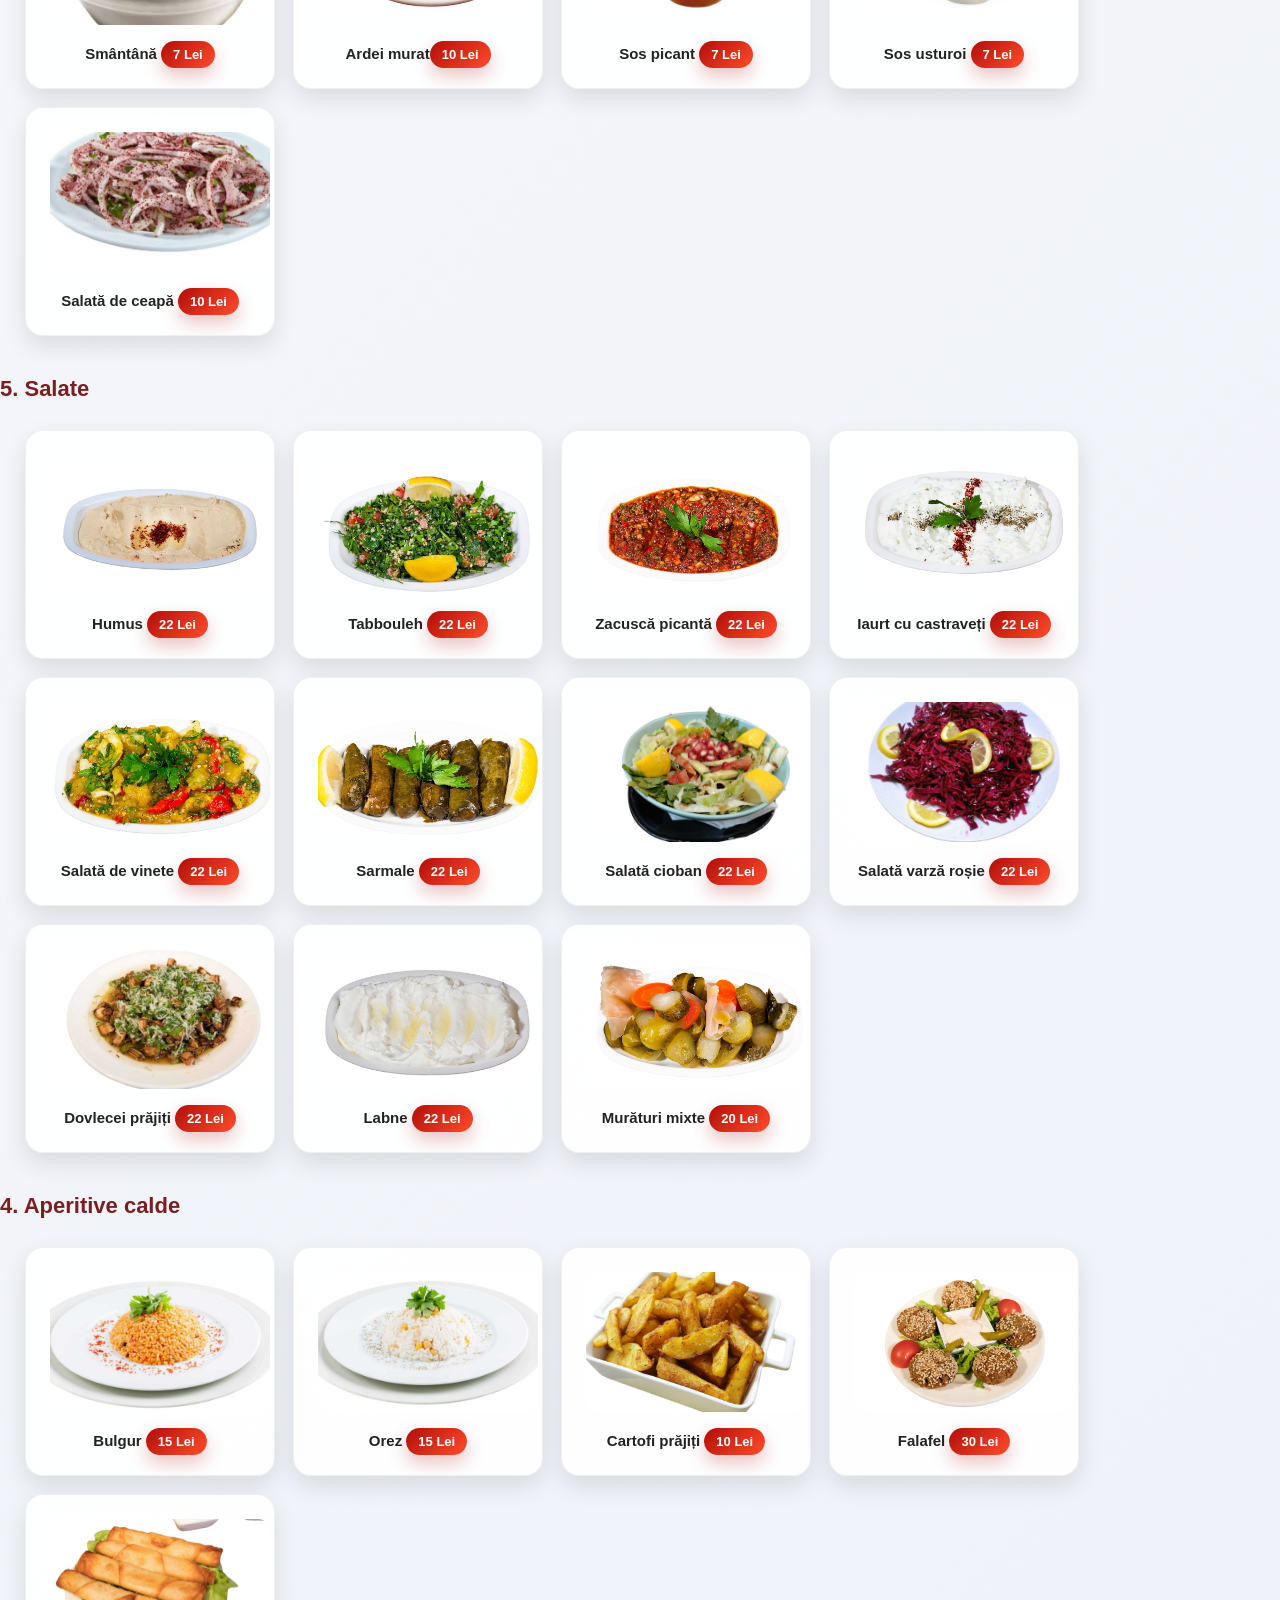
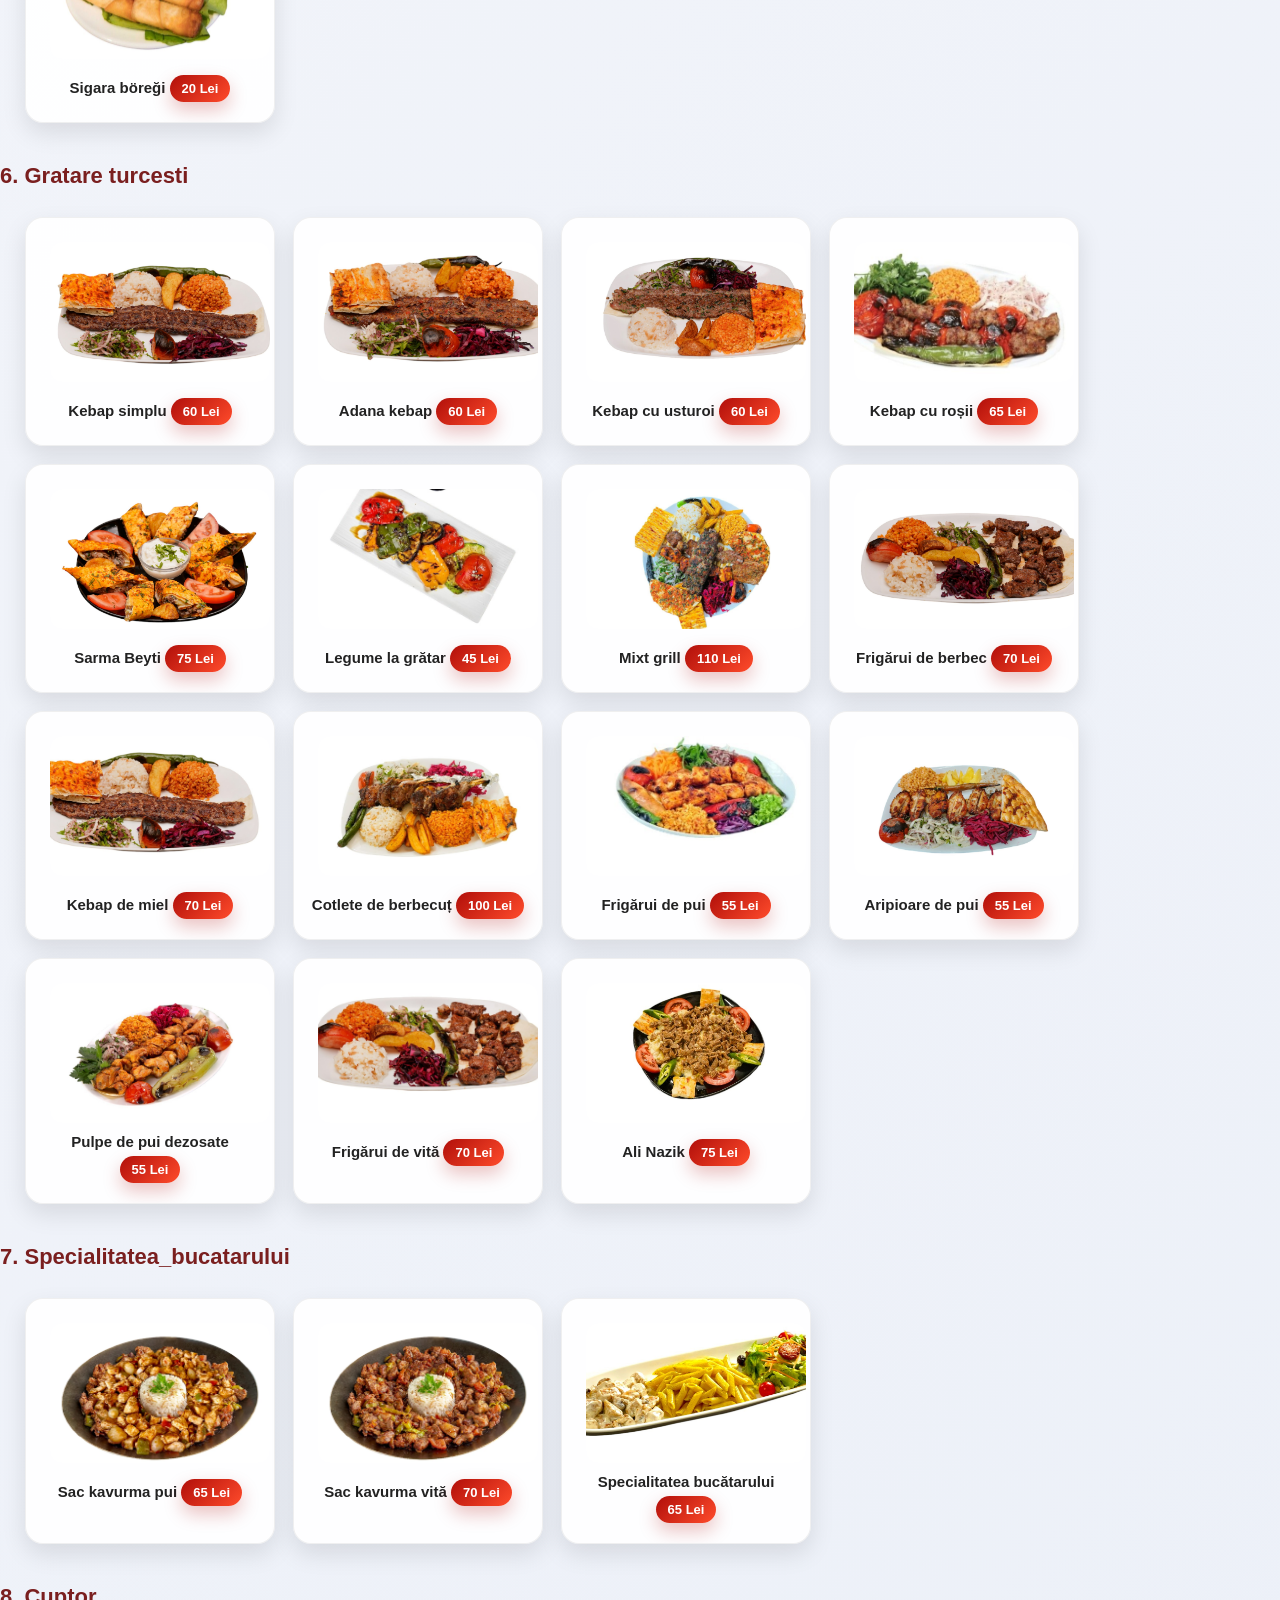
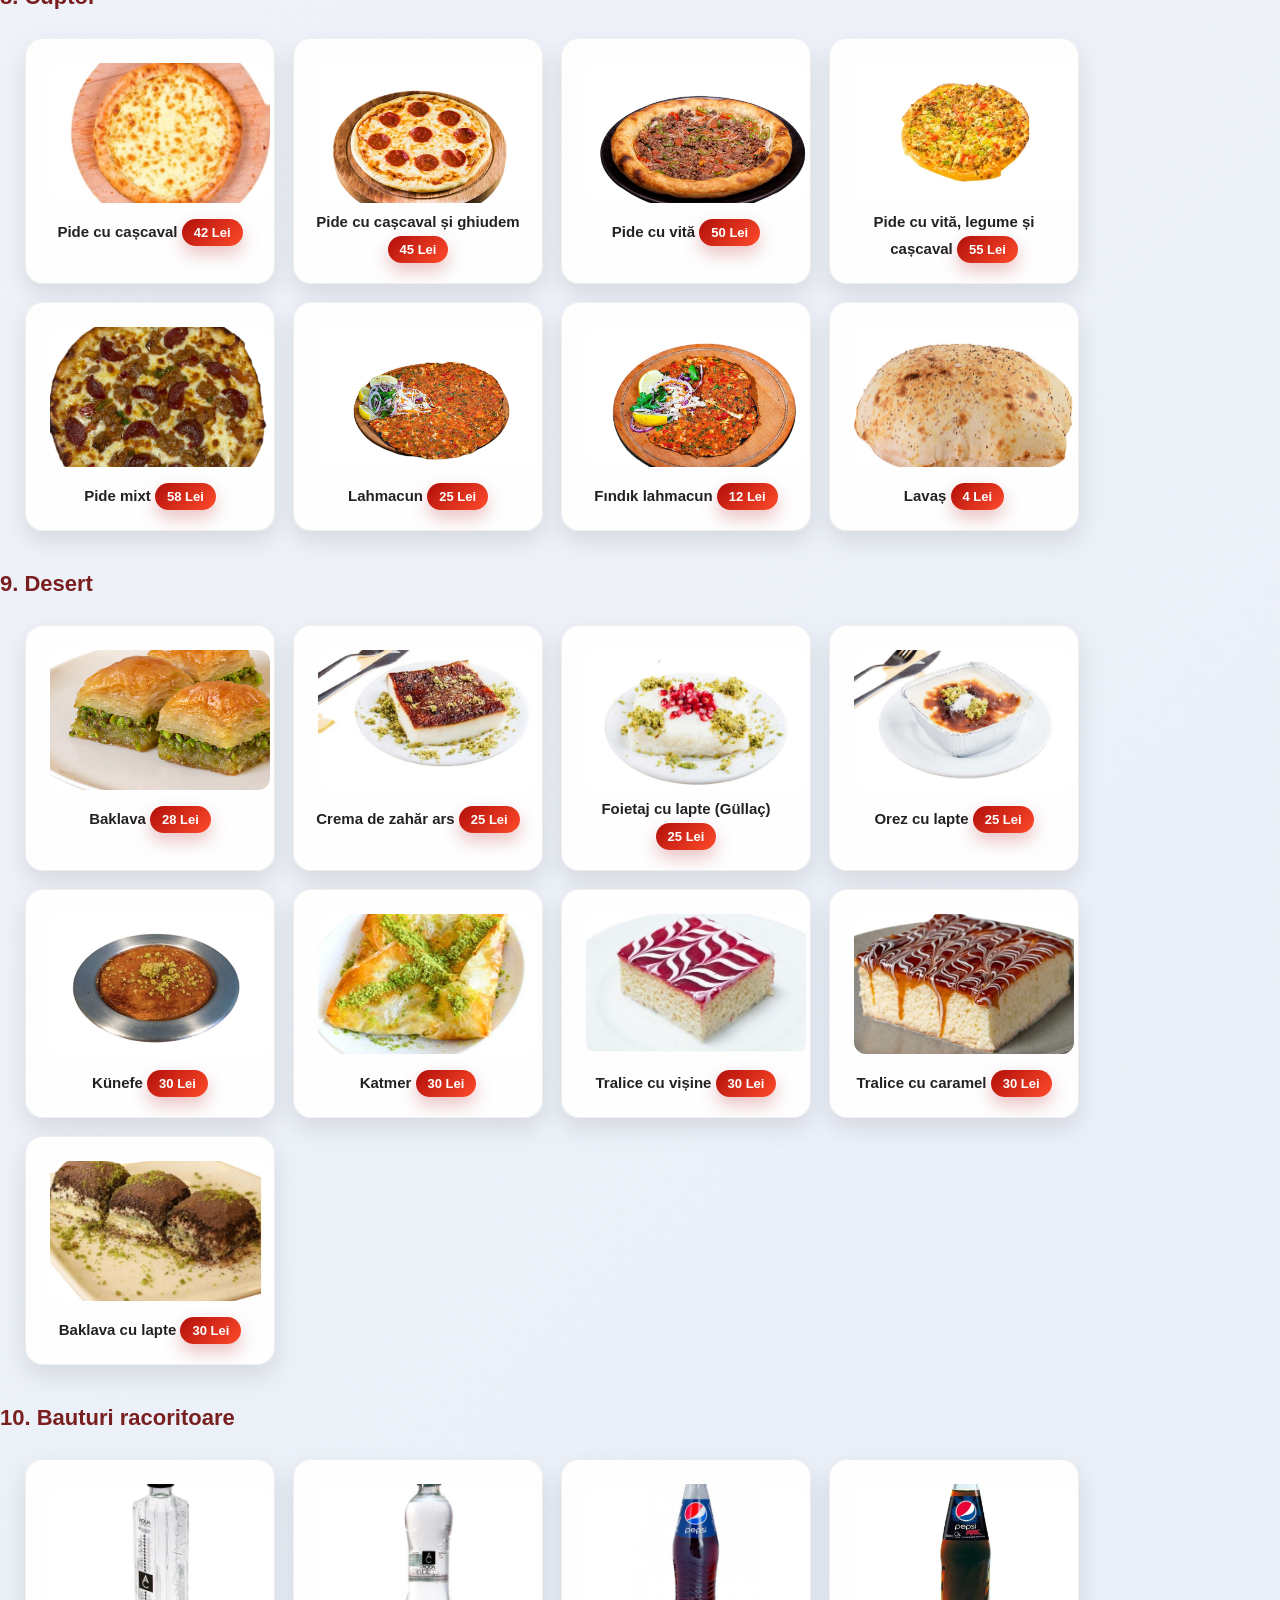
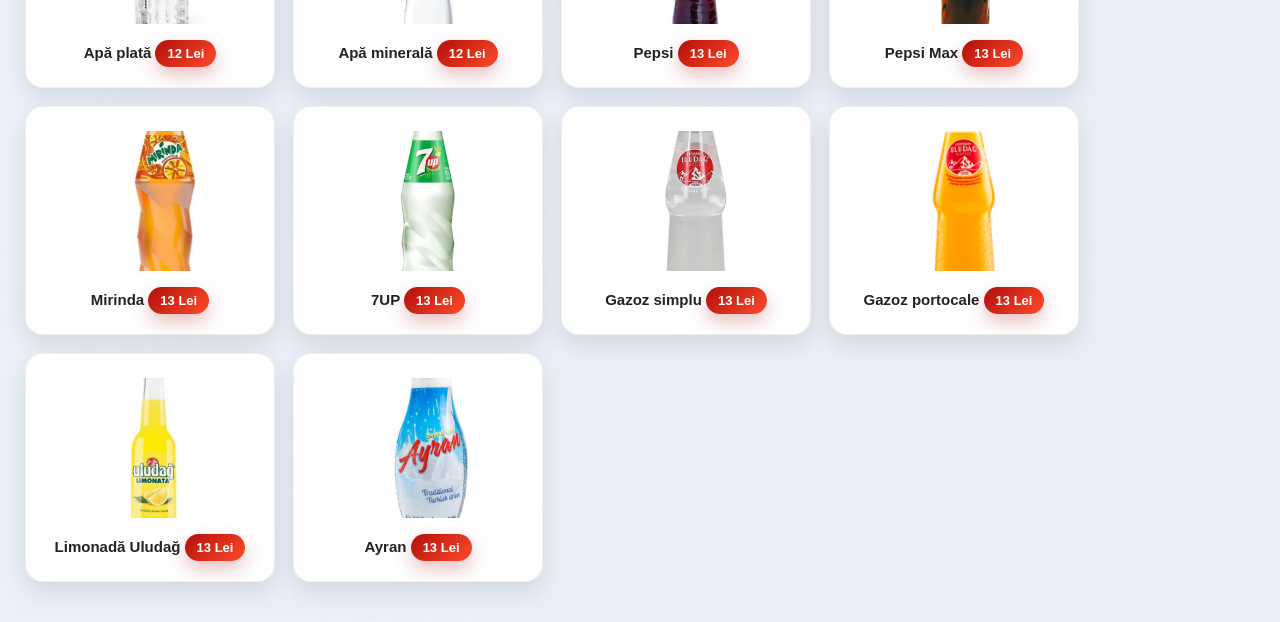
==== commit 928f2edd: "Update index.html" ====
--- a/index.html
+++ b/index.html
@@ -57,10 +57,7 @@
  <a class="info-item google-link" href="https://maps.app.goo.gl/cWiRzE5E5DNgmJF48" target="_blank">
   ⭐ 5 / 5 (Google)
 </a>
-
-  <a class="info-btn-whatsapp" href="https://wa.me/40727531094" target="_blank">
-    💬 Comandă acum pe WhatsApp
-  </a>
+  
 </div>
   <h2>Meniu</h2>
   <div class="search-box">
@@ -624,3 +621,4 @@
 
 
 
+
--- a/style.css
+++ b/style.css
@@ -841,5 +841,130 @@
     object-fit: cover;
   }
 }
-
-
+/* ✅ TELEFONDA HERO DÜZENİ (PC BOZULMAZ) */
+@media (max-width: 768px){
+
+  .hero-overlay{
+    display: flex;
+    flex-direction: column;
+    align-items: center;
+    text-align: center;
+    padding: 18px 12px;
+  }
+
+  .hero-left{
+    width: 100%;
+    display: flex;
+    justify-content: center;
+    margin-bottom: 10px;
+  }
+
+  .hero-logo{
+    height: 120px;
+    width: 120px;
+    object-fit: contain;
+  }
+
+  .hero-right{
+    width: 100%;
+  }
+
+  .hero-right h1{
+    font-size: 34px;
+  }
+
+  .hero-buttons{
+    justify-content: center;
+  }
+}
+/* ✅ PREMIUM TELEFON HERO DÜZENİ */
+@media (max-width: 768px){
+
+  .hero-overlay{
+    display: flex;
+    flex-direction: column;
+    align-items: center;
+    text-align: center;
+
+    padding: 20px 14px;
+    gap: 12px;
+  }
+
+  .hero-left{
+    width: 100%;
+    display: flex;
+    justify-content: center;
+  }
+
+  .hero-logo{
+    height: 110px;
+    width: 110px;
+    object-fit: contain;
+
+    padding: 10px;
+    border-radius: 999px;
+
+    background: rgba(255,255,255,0.08);
+    border: 2px solid rgba(212,175,55,0.35);
+    box-shadow: 0 10px 25px rgba(0,0,0,0.35);
+  }
+
+  .hero-right{
+    width: 100%;
+  }
+
+  .hero-right h1{
+    font-size: 32px;
+    line-height: 1.2;
+  }
+
+  .hero-right p{
+    font-size: 15px;
+    opacity: 0.92;
+  }
+
+  .hero-buttons{
+    justify-content: center;
+    gap: 10px;
+  }
+
+  .btn-hero{
+    width: 100%;
+    max-width: 320px;
+    text-align: center;
+  }
+}
+/* ✅ TELEFONDA ÜST KIRMIZI BAR İNCELTME */
+@media (max-width: 768px){
+
+  .navbar{
+    padding: 10px 14px !important;
+    height: auto !important;
+    min-height: 60px !important;
+  }
+
+  .logo span{
+    font-size: 18px !important;
+  }
+
+  .menu-btn{
+    font-size: 26px !important;
+    padding: 6px 10px !important;
+  }
+
+  .navbuttons{
+    margin-top: 8px !important;
+    display: flex !important;
+    justify-content: flex-end !important;
+    gap: 10px !important;
+  }
+
+  .btn-map,
+  .btn-call{
+    padding: 8px 12px !important;
+    font-size: 13px !important;
+  }
+}
+
+
+
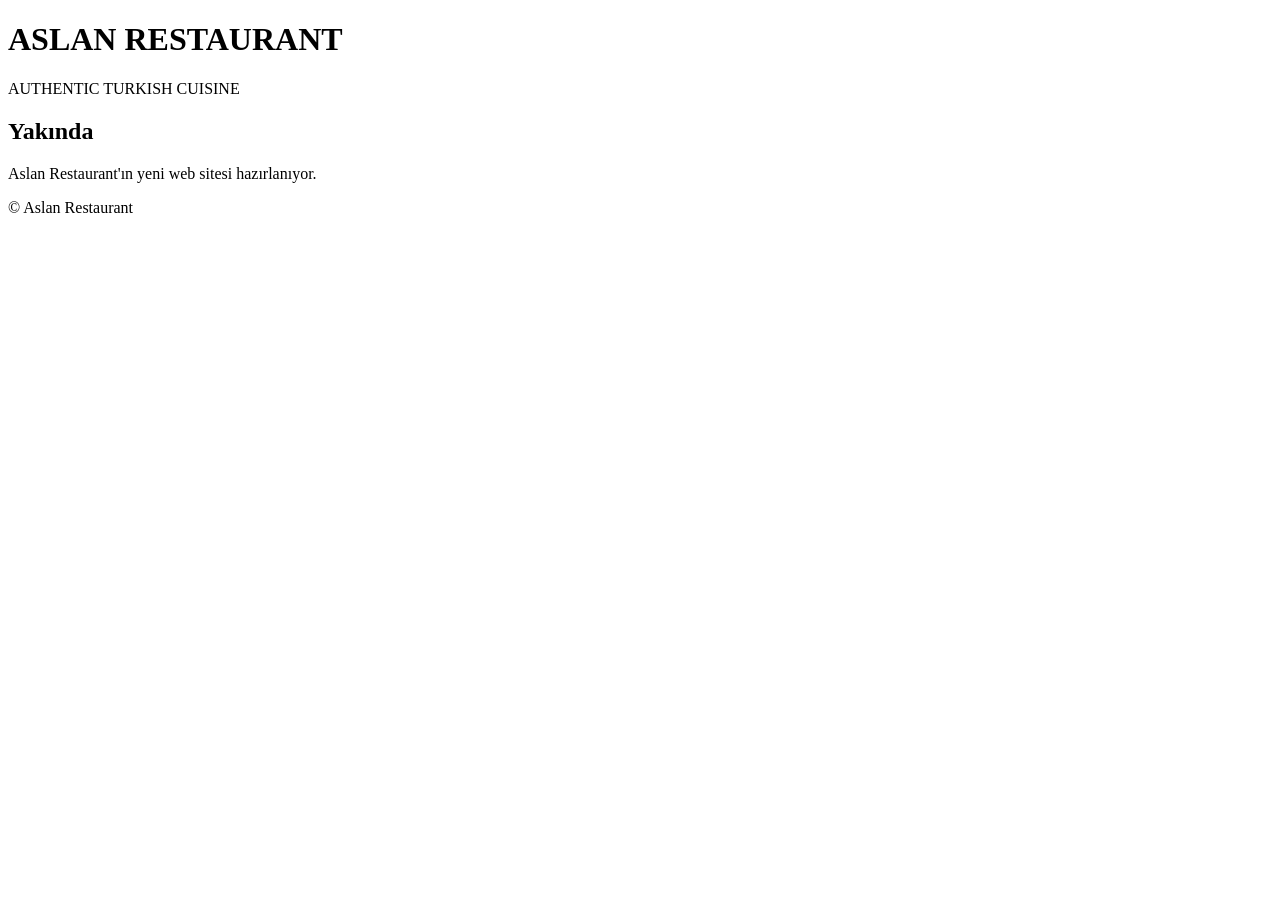
==== commit e4a993bc: "yeni aslan restaurant sitesi baslangici" ====
--- a/index.html
+++ b/index.html
@@ -1,624 +1,36 @@
 <!DOCTYPE html>
-<html lang="ro">
+<html lang="tr">
 <head>
-  <meta charset="UTF-8" />
-  <meta name="viewport" content="width=device-width, initial-scale=1.0" />
-  <title>Aslan Restaurant</title>
-   <link rel="stylesheet" href="style.css">
+    <meta charset="UTF-8">
+    <meta name="viewport" content="width=device-width, initial-scale=1.0">
+
+    <title>Aslan Restaurant | Authentic Turkish Cuisine</title>
+
+    <meta
+        name="description"
+        content="Aslan Restaurant — Popești-Leordeni, Ilfov. Authentic Turkish Cuisine."
+    >
+
+    <meta name="theme-color" content="#0B0A08">
 </head>
 
+<body>
 
-<body>
-    <div class="navbar">
-  <div class="logo">
-    <span>Aslan Restaurant</span>
-  </div>
- <button class="menu-btn" id="menuBtn">☰</button>
+    <header>
+        <h1>ASLAN RESTAURANT</h1>
+        <p>AUTHENTIC TURKISH CUISINE</p>
+    </header>
 
-  <div class="navlinks" id="navLinks">
-    <a href="#micdejun">Mic dejun</a>
-    <a href="#ciorbe">Ciorbe</a>
-    <a href="#gratare">Gratare</a>
-    <a href="#cuptor">Cuptor</a>
-    <a href="#desert">Desert</a>
-    <a href="#bauturi">Bauturi</a>
-  </div>
+    <main>
+        <section>
+            <h2>Yakında</h2>
+            <p>Aslan Restaurant'ın yeni web sitesi hazırlanıyor.</p>
+        </section>
+    </main>
 
-  <div class="navbuttons">
-  <a class="btn-map" href="https://www.google.com/maps?api=1&query=Aslan+Restaurant" target="_blank">📍 Hartă</a>
-  <a class="btn-call" href="tel:+40727531094">📞 Sună</a>
-  </div>
-</div>
-<section class="hero">
-  <div class="hero-overlay">
+    <footer>
+        <p>© Aslan Restaurant</p>
+    </footer>
 
-    <div class="hero-left">
-      <img src="images/logo.jpg" class="hero-logo" alt="Aslan Restaurant Logo">
-    </div>
-
-    <div class="hero-right">
-      <h1>Aslan Restaurant</h1>
-      <p>Bine ați venit! Meniul și comanda sunt aici 😊</p>
-
-      <div class="hero-buttons">
-        <a class="btn-hero primary" href="#micdejun">Vizit meniu</a>
-        <a class="btn-hero whatsapp" href="https://wa.me/40727531094" target="_blank">
-          Comandă pe WhatsApp
-        </a>
-      </div>
-    </div>
-
-  </div>
-</section>
-<div class="info-bar">
-  <div class="info-item">📍 Strada Drumul Fermei 111bis, Popești-Leordeni, Ilfov</div>
-  <div class="info-item">⏰ Luni - Duminică: 10:00 - 23:00</div>
-  <div class="info-item">🚚 Livrare + Ridicare</div>
- <a class="info-item google-link" href="https://maps.app.goo.gl/cWiRzE5E5DNgmJF48" target="_blank">
-  ⭐ 5 / 5 (Google)
-</a>
-  
-</div>
-  <h2>Meniu</h2>
-  <div class="search-box">
-  <input type="text" id="searchInput" placeholder="Caută în meniu... (ex: kebap, ciorbă, ayran)">
-</div>
-
-  <div class="categorii">
-  <a href="#micdejun">Mic dejun</a>
-  <a href="#ciorbe">Ciorbe</a>
-  <a href="#garnituri">Garnituri</a>
-  <a href="#aperitive">Aperitive</a>
-  <a href="#salate">Salate</a>
-  <a href="#gratare">Gratare</a>
-  <a href="#specialitate">Specialitate</a>
-  <a href="#cuptor">Cuptor</a>
-  <a href="#desert">Desert</a>
-  <a href="#bauturi">Bauturi</a>
-</div>
-<h2 id="micdejun">1. Mic dejun</h2>
-<div class="menu">
-  <div class="item">
-    <img src="images/1.OMLETA_SIMPLA.jpg" alt="Omletă simplă">
-    <p>Omletă simplă <span class="price">20 Lei</span></p>
-  </div>
-
-  <div class="item">
-    <img src="images/2.MENEMEN.jpg" alt="Menemen">
-    <p>Menemen <span class="price">35 Lei</span></p>
-  </div>
-
-  <div class="item">
-    <img src="images/3.MENEMEN_CU_CARNE.jpg" alt="Menemen cu carne">
-    <p>Menemen cu carne <span class="price">40 Lei</span></p>
-  </div>
-
-  <div class="item">
-    <img src="images/4.MIC_DEJUN_TURCESC.jpg" alt="Mic dejun turcesc">
-    <p>Mic dejun turcesc <span class="price">60 Lei</span></p>
-  </div>
-
-</div>
-<h2 id="ciorbe">2. Ciorbe</h2>
-
-<div class="menu">
-
-  <div class="item">
-    <img src="images/1.CIORBA_DE_LINTE.jpg" alt="Ciorba de linte">
-    <p>Ciorbă linte <span class="price">25 Lei</span></p>
-  </div>
-
-  <div class="item">
-   <img src="images/2.CIORBA_DE_BURTA.jpg" alt="Ciorba de burta">
-    <p>Ciorbă burtă <span class="price">30 Lei</span> </p>
-  </div>
-
-  <div class="item">
-    <img src="images/3.CIORBA_DE_VACUTA.jpg" alt="Ciorba de vacuta">
-    <p>Ciorbă văcuță <span class="price">30 Lei</span> </p>
-  </div>
-
-  <div class="item">
-    <img src="images/4.CIORBA_SMECHERA.jpg" alt="Ciorba smechera">
-    <p>Ciorbă smecheră <span class="price">35 Lei</span></p>
-  </div>
-</div>
-<h2 id="garnituri">3. Garnituri</h2>
-
-<div class="menu">
-  <div class="item">
-    <img src="images/1.SMANTANA.jpg" alt="Smantana">
-    <p>Smântână <span class="price">7 Lei</span></p>
-  </div>
-
-  <div class="item">
-    <img src="images/2.ARDEI_MURAT.jpg" alt="Ardei murat">
-    <p>Ardei murat<span class="price">10 Lei</span> </p>
-  </div>
-
-  <div class="item">
-    <img src="images/3.SOS_PICANT.jpg" alt="Sos picant">
-    <p>Sos picant <span class="price">7 Lei</span></p>
-  </div>
-
-  <div class="item">
-    <img src="images/4.SOS_USTUROI.jpg" alt="Sos usturoi">
-    <p>Sos usturoi <span class="price">7 Lei</span></p>
-  </div>
-
-  <div class="item">
-    <img src="images/5.SALATA_DE_CEAPA.jpg" alt="Salata de ceapa">
-    <p>Salată de ceapă <span class="price">10 Lei</span></p>
-  </div>
-</div>
-<h2 id="salate">5. Salate</h2>
-
-<div class="menu">
-  <div class="item">
-    <img src="images/1.HUMUS.jpg" alt="Humus">
-    <p>Humus <span class="price">22 Lei</span></p>
-  </div>
-
-  <div class="item">
-    <img src="images/2.TABBOULEH.jpg" alt="Tabbouleh">
-    <p>Tabbouleh <span class="price">22 Lei</span></p>
-  </div>
-
-  <div class="item">
-    <img src="images/3.ZACUSCA_PICANTA.jpg" alt="Zacusca picanta">
-    <p>Zacuscă picantă <span class="price">22 Lei</span></p>
-  </div>
-
-  <div class="item">
-    <img src="images/4.IAURT_CU_CASTRAVETI.jpg" alt="Iaurt cu castraveti">
-    <p>Iaurt cu castraveți <span class="price">22 Lei</span></p>
-  </div>
-
-  <div class="item">
-    <img src="images/5.SALATA_DE_VINETE.jpg" alt="Salata de vinete">
-    <p>Salată de vinete <span class="price">22 Lei</span></p>
-  </div>
-
-  <div class="item">
-    <img src="images/6.SARMALE.jpg" alt="Sarmale">
-    <p>Sarmale <span class="price">22 Lei</span></p>
-  </div>
-
-  <div class="item">
-    <img src="images/7.SALATA_CIOBAN.jpg" alt="Salata cioban">
-    <p>Salată cioban <span class="price">22 Lei</span></p>
-  </div>
-
-  <div class="item">
-    <img src="images/8.SALATA_VARZA_ROSIE.jpg" alt="Salata varza rosie">
-    <p>Salată varză roșie <span class="price">22 Lei</span></p>
-  </div>
-
-  <div class="item">
-    <img src="images/9.DOVLECEI_PRAJITI.jpg" alt="Dovlecei prajiti">
-    <p>Dovlecei prăjiți <span class="price">22 Lei</span></p>
-  </div>
-
-  <div class="item">
-    <img src="images/10.LABNE.jpg" alt="Labne">
-    <p>Labne <span class="price">22 Lei</span></p>
-  </div>
-
-  <div class="item">
-    <img src="images/11.MURATURI_MIXT.jpg" alt="Muraturi mixt">
-    <p>Murături mixte <span class="price">20 Lei</span></p>
-  </div>
-</div>
-<h2 id="aperitive">4. Aperitive calde</h2>
-
-<div class="menu">
-  <div class="item">
-    <img src="images/1.BULGUR.jpg" alt="Bulgur">
-    <p>Bulgur <span class="price">15 Lei</span></p>
-  </div>
-
-  <div class="item">
-    <img src="images/2.OREZ.jpg" alt="Orez">
-    <p>Orez <span class="price">15 Lei</span></p>
-  </div>
-
-  <div class="item">
-    <img src="images/4.CARTOFI_PRAJITI.jpg" alt="Cartofi prajiti">
-    <p>Cartofi prăjiți <span class="price">10 Lei</span></p>
-  </div>
-
-  <div class="item">
-    <img src="images/5.FALAFEL.jpg" alt="Falafel">
-    <p>Falafel <span class="price">30 Lei</span></p>
-  </div>
-
-  <div class="item">
-    <img src="images/6.SIGARA_BOREGI.jpg" alt="Sigara boregi">
-    <p>Sigara böreği <span class="price">20 Lei</span></p>
-  </div>
-</div>
-<h2 id="gratare">6. Gratare turcesti</h2>
-
-<div class="menu">
-  <div class="item">
-    <img src="images/1.KEBAP_SIMPLU.jpg" alt="Kebap simplu">
-    <p>Kebap simplu <span class="price">60 Lei</span></p>
-  </div>
-
-  <div class="item">
-    <img src="images/2.ADANA_KEBAP.jpg" alt="Adana kebap">
-    <p>Adana kebap <span class="price">60 Lei</span></p>
-  </div>
-
-  <div class="item">
-    <img src="images/3.KEBAP_CU_USTUROI.jpg" alt="Kebap cu usturoi">
-    <p>Kebap cu usturoi <span class="price">60 Lei</span></p>
-  </div>
-
-  <div class="item">
-    <img src="images/4.KEBAP_CU_ROSII.jpg" alt="Kebap cu rosii">
-    <p>Kebap cu roșii <span class="price">65 Lei</span></p>
-  </div>
-
-  <div class="item">
-    <img src="images/5.SARMA_BEYTI.jpg" alt="Sarma Beyti">
-    <p>Sarma Beyti <span class="price">75 Lei</span></p>
-  </div>
-
-  <div class="item">
-    <img src="images/6.LEGUME_LA_GRATAR.jpg" alt="Legume la gratar">
-    <p>Legume la grătar <span class="price">45 Lei</span></p>
-  </div>
-
-  <div class="item">
-    <img src="images/7.MIXT_GRILL.jpg" alt="Mixt grill">
-    <p>Mixt grill <span class="price">110 Lei</span></p>
-  </div>
-
-  <div class="item">
-    <img src="images/8.FRIGARUI_DE_BERBEC.jpg" alt="Frigarui de berbec">
-    <p>Frigărui de berbec <span class="price">70 Lei</span></p>
-  </div>
-
-  <div class="item">
-    <img src="images/9.KEBAP_DE_MIEL.jpg" alt="Kebap de miel">
-    <p>Kebap de miel <span class="price">70 Lei</span></p>
-  </div>
-
-  <div class="item">
-    <img src="images/10.COTLETE_DE_BERBECUT.jpg" alt="Cotlete de berbecut">
-    <p>Cotlete de berbecuț <span class="price">100 Lei</span></p>
-  </div>
-
-  <div class="item">
-    <img src="images/11.FRIGARUI_DE_PUI.jpg" alt="Frigarui de pui">
-    <p>Frigărui de pui <span class="price">55 Lei</span></p>
-  </div>
-
-  <div class="item">
-    <img src="images/12.ARIPIOARE_DE_PUI.jpg" alt="Aripioare de pui">
-    <p>Aripioare de pui <span class="price">55 Lei</span></p>
-  </div>
-
-  <div class="item">
-    <img src="images/13.PULPE_DE_PUI_DEZOSATE.jpg" alt="Pulpe de pui dezosate">
-    <p>Pulpe de pui dezosate <span class="price">55 Lei</span></p>
-  </div>
-
-  <div class="item">
-    <img src="images/14.FRIGARUI_DE_VITA.jpg" alt="Frigarui de vita">
-    <p>Frigărui de vită <span class="price">70 Lei</span></p>
-  </div>
-
-  <div class="item">
-    <img src="images/15.ALI_NAZIK.jpg" alt="Ali Nazik">
-    <p>Ali Nazik <span class="price">75 Lei</span></p>
-  </div>
-</div>
-<h2 id="specialitate">7. Specialitatea_bucatarului</h2>
-
-<div class="menu">
-  <div class="item">
-    <img src="images/1.SAC_KAVURMA_PUI.webp" alt="Sac kavurma pui">
-    <p>Sac kavurma pui <span class="price">65 Lei</span></p>
-  </div>
-
-  <div class="item">
-    <img src="images/2.SAC_KAVURMA_VITA.webp" alt="Sac kavurma vita">
-    <p>Sac kavurma vită <span class="price">70 Lei</span></p>
-  </div>
-
-  <div class="item">
-    <img src="images/3.SPECIALITATEA_BUCATARULUI.jpg" alt="Specialitatea bucatarului">
-    <p>Specialitatea bucătarului <span class="price">65 Lei</span></p>
-  </div>
-</div>
-<h2 id="cuptor">8. Cuptor</h2>
-
-<div class="menu">
-  <div class="item">
-    <img src="images/1.PIDE_CU_CASCAVAL.jpg" alt="Pide cu cascaval">
-    <p>Pide cu cașcaval <span class="price">42 Lei</span></p>
-  </div>
-
-  <div class="item">
-    <img src="images/2.PIDE_CU_CASCAVAL-SI_GHIUDEM.jpg" alt="Pide cu cascaval si ghiudem">
-    <p>Pide cu cașcaval și ghiudem <span class="price">45 Lei</span></p>
-  </div>
-
-  <div class="item">
-    <img src="images/3.PIDE_CU_VITA.jpg" alt="Pide cu vita">
-    <p>Pide cu vită <span class="price">50 Lei</span></p>
-  </div>
-
-  <div class="item">
-    <img src="images/4.PIDE_CU_VITA_LEGUME_SI_CASCAVAL.jpg" alt="Pide cu vita legume si cascaval">
-    <p>Pide cu vită, legume și cașcaval <span class="price">55 Lei</span></p>
-  </div>
-
-  <div class="item">
-    <img src="images/5.PIDE_MIXT.jpg" alt="Pide mixt">
-    <p>Pide mixt <span class="price">58 Lei</span></p>
-  </div>
-
-  <div class="item">
-    <img src="images/6.LAHMACUN.jpg" alt="Lahmacun">
-    <p>Lahmacun <span class="price">25 Lei</span></p>
-  </div>
-
-  <div class="item">
-    <img src="images/7.FINDIK_LAHMACUN.jpg" alt="Findik lahmacun">
-    <p>Fındık lahmacun <span class="price">12 Lei</span></p>
-  </div>
-
-  <div class="item">
-    <img src="images/8.LAVAS.jpg" alt="Lavas">
-    <p>Lavaș <span class="price">4 Lei</span></p>
-  </div>
-</div>
-<h2 id="desert">9. Desert</h2>
-
-<div class="menu">
-  <div class="item">
-    <img src="images/1.BAKLAVA.jpg" alt="Baklava">
-    <p>Baklava <span class="price">28 Lei</span></p>
-  </div>
-
-  <div class="item">
-    <img src="images/2.CREMA_DE_ZAHAR ARS.jpg" alt="Crema de zahar ars">
-    <p>Crema de zahăr ars <span class="price">25 Lei</span></p>
-  </div>
-
-  <div class="item">
-    <img src="images/3.FOIETAJ_CU_LAPTE-GULLAC.jpg" alt="Foietaj cu lapte Gullac">
-    <p>Foietaj cu lapte (Güllaç) <span class="price">25 Lei</span></p>
-  </div>
-
-  <div class="item">
-    <img src="images/4.OREZ_CU_LAPTE.jpg" alt="Orez cu lapte">
-    <p>Orez cu lapte <span class="price">25 Lei</span></p>
-  </div>
-
-  <div class="item">
-    <img src="images/5.KUNEFE.jpg" alt="Kunefee">
-    <p>Künefe <span class="price">30 Lei</span></p>
-  </div>
-
-  <div class="item">
-    <img src="images/6.KATMER.jpg" alt="Katmer">
-    <p>Katmer <span class="price">30 Lei</span></p>
-  </div>
-
-  <div class="item">
-    <img src="images/7.TRALICE_CU_VISINE.jpg" alt="Tralice cu visine">
-    <p>Tralice cu vișine <span class="price">30 Lei</span></p>
-  </div>
-
-  <div class="item">
-    <img src="images/8.TRALICE_CU_CARAMEL.jpg" alt="Tralice cu caramel">
-    <p>Tralice cu caramel <span class="price">30 Lei</span></p>
-  </div>
-
-  <div class="item">
-    <img src="images/9.BAKLAVA_CU_LAPTE.jpg" alt="Baklava cu lapte">
-    <p>Baklava cu lapte <span class="price">30 Lei</span></p>
-  </div>
-</div>
-<h2 id="bauturi">10. Bauturi racoritoare</h2>
-
-
-<div class="menu">
-  <div class="item">
-    <img src="images/1.APA_PLATA.jpg" alt="Apa plata">
-    <p>Apă plată <span class="price">12 Lei</span></p>
-  </div>
-
-  <div class="item">
-    <img src="images/2.APA_MINERALA.jpg" alt="Apa minerala">
-    <p>Apă minerală <span class="price">12 Lei</span></p>
-  </div>
-
-  <div class="item">
-    <img src="images/3.PEPSI.jpg" alt="Pepsi">
-    <p>Pepsi <span class="price">13 Lei</span></p>
-  </div>
-
-  <div class="item">
-    <img src="images/4.PEPSI_MAX.webp" alt="Pepsi Max">
-    <p>Pepsi Max <span class="price">13 Lei</span></p>
-  </div>
-
-  <div class="item">
-    <img src="images/5.MIRINDA.webp" alt="Mirinda">
-    <p>Mirinda <span class="price">13 Lei</span></p>
-  </div>
-
-  <div class="item">
-    <img src="images/6.7UP.png" alt="7UP">
-    <p>7UP <span class="price">13 Lei</span></p>
-  </div>
-
-  <div class="item">
-    <img src="images/7.GAZOZ_SIMPLU.webp" alt="Gazoz simplu">
-    <p>Gazoz simplu <span class="price">13 Lei</span></p>
-  </div>
-
-  <div class="item">
-    <img src="images/8.GAZOZ_PORTOCALE.png" alt="Gazoz portocale">
-    <p>Gazoz portocale <span class="price">13 Lei</span></p>
-  </div>
-
-  <div class="item">
-    <img src="images/9.LIMONADA_ULUDAG.webp" alt="Limonada Uludag">
-    <p>Limonadă Uludağ <span class="price">13 Lei</span></p>
-  </div>
-
-  <div class="item">
-    <img src="images/10.AYRAN.jpg" alt="Ayran">
-    <p>Ayran <span class="price">13 Lei</span></p>
-  </div>
-</div>
-
-  <a class="whatsapp" href="https://wa.me/40727531094" target="_blank">
-  Comandă pe WhatsApp 📲
-</a>
-<script>
-  /* SEARCH */
-  const searchInput = document.getElementById("searchInput");
-
-  if(searchInput){
-    searchInput.addEventListener("keyup", function () {
-      const value = searchInput.value.toLowerCase();
-      const items = document.querySelectorAll(".item");
-
-      items.forEach((item) => {
-        const text = item.innerText.toLowerCase();
-        if (text.includes(value)) {
-          item.style.display = "block";
-        } else {
-          item.style.display = "none";
-        }
-      });
-    });
-  }
-
-  /* MOBILE MENU */
-const menuBtn = document.getElementById("menuBtn");
-const navLinks = document.getElementById("navLinks");
-
-if (menuBtn && navLinks) {
-  menuBtn.addEventListener("click", function () {
-    navLinks.classList.toggle("show");
-  });
-
-  document.querySelectorAll("#navLinks a").forEach((link) => {
-    link.addEventListener("click", () => {
-      navLinks.classList.remove("show");
-    });
-  });
-}
-</script>
-<script>
-  // ✅ Hamburger Menü Aç / Kapat
-  const menuBtn = document.getElementById("menuBtn");
-  const navLinks = document.getElementById("navLinks");
-
-  if (menuBtn && navLinks) {
-    menuBtn.addEventListener("click", function () {
-      navLinks.classList.toggle("show");
-    });
-
-    document.querySelectorAll("#navLinks a").forEach((link) => {
-      link.addEventListener("click", () => {
-        navLinks.classList.remove("show");
-      });
-    });
-  }
-
-  // ✅ Arama (yazınca otomatik filtreleme)
-  const searchInput = document.getElementById("searchInput");
-
-  if (searchInput) {
-    searchInput.addEventListener("keyup", function () {
-      const value = searchInput.value.toLowerCase().trim();
-      const items = document.querySelectorAll(".item");
-if (value.length < 2) {
-  items.forEach((item) => {
-  item.style.display = "";
-});
-
-      items.forEach((item) => {
-        const text = item.textContent.toLowerCase();
-
-        if (text.includes(value)) {
-          item.style.display = "";
-        } else {
-          item.style.display = "none";
-        }
-      });
-    });
-  }
-</script>
-<script>
-  const modal = document.getElementById("imgModal");
-  const modalImg = document.getElementById("modalImg");
-  const closeBtn = document.querySelector(".close");
-
-  // sayfadaki tüm yemek resimlerini seç
-  document.querySelectorAll("img").forEach(img => {
-    img.style.cursor = "pointer";
-
-    img.addEventListener("click", () => {
-     modal.classList.add("active"); 
-      modalImg.src = img.src;
-    });
-  });
-
-  // kapatma
-  closeBtn.addEventListener("click", () => {
-  modal.classList.remove("active");
-});
-
-  // dışarı tıklayınca kapansın
-  modal.addEventListener("click", (e) => {
-    if(e.target === modal){
-      modal.classList.remove("active");
-    }
-  });
-</script>
-
-<!-- Modal -->
-<div id="imgModal" class="modal">
-  <span class="close">&times;</span>
-  <img class="modal-content" id="modalImg">
-</div>
 </body>
-</html>
-
-
-
-
-
-
-
-
-
-
-
-
-
-
-
-
-
-
-
-
-
-
-
-
-
-
-
-
+</html>
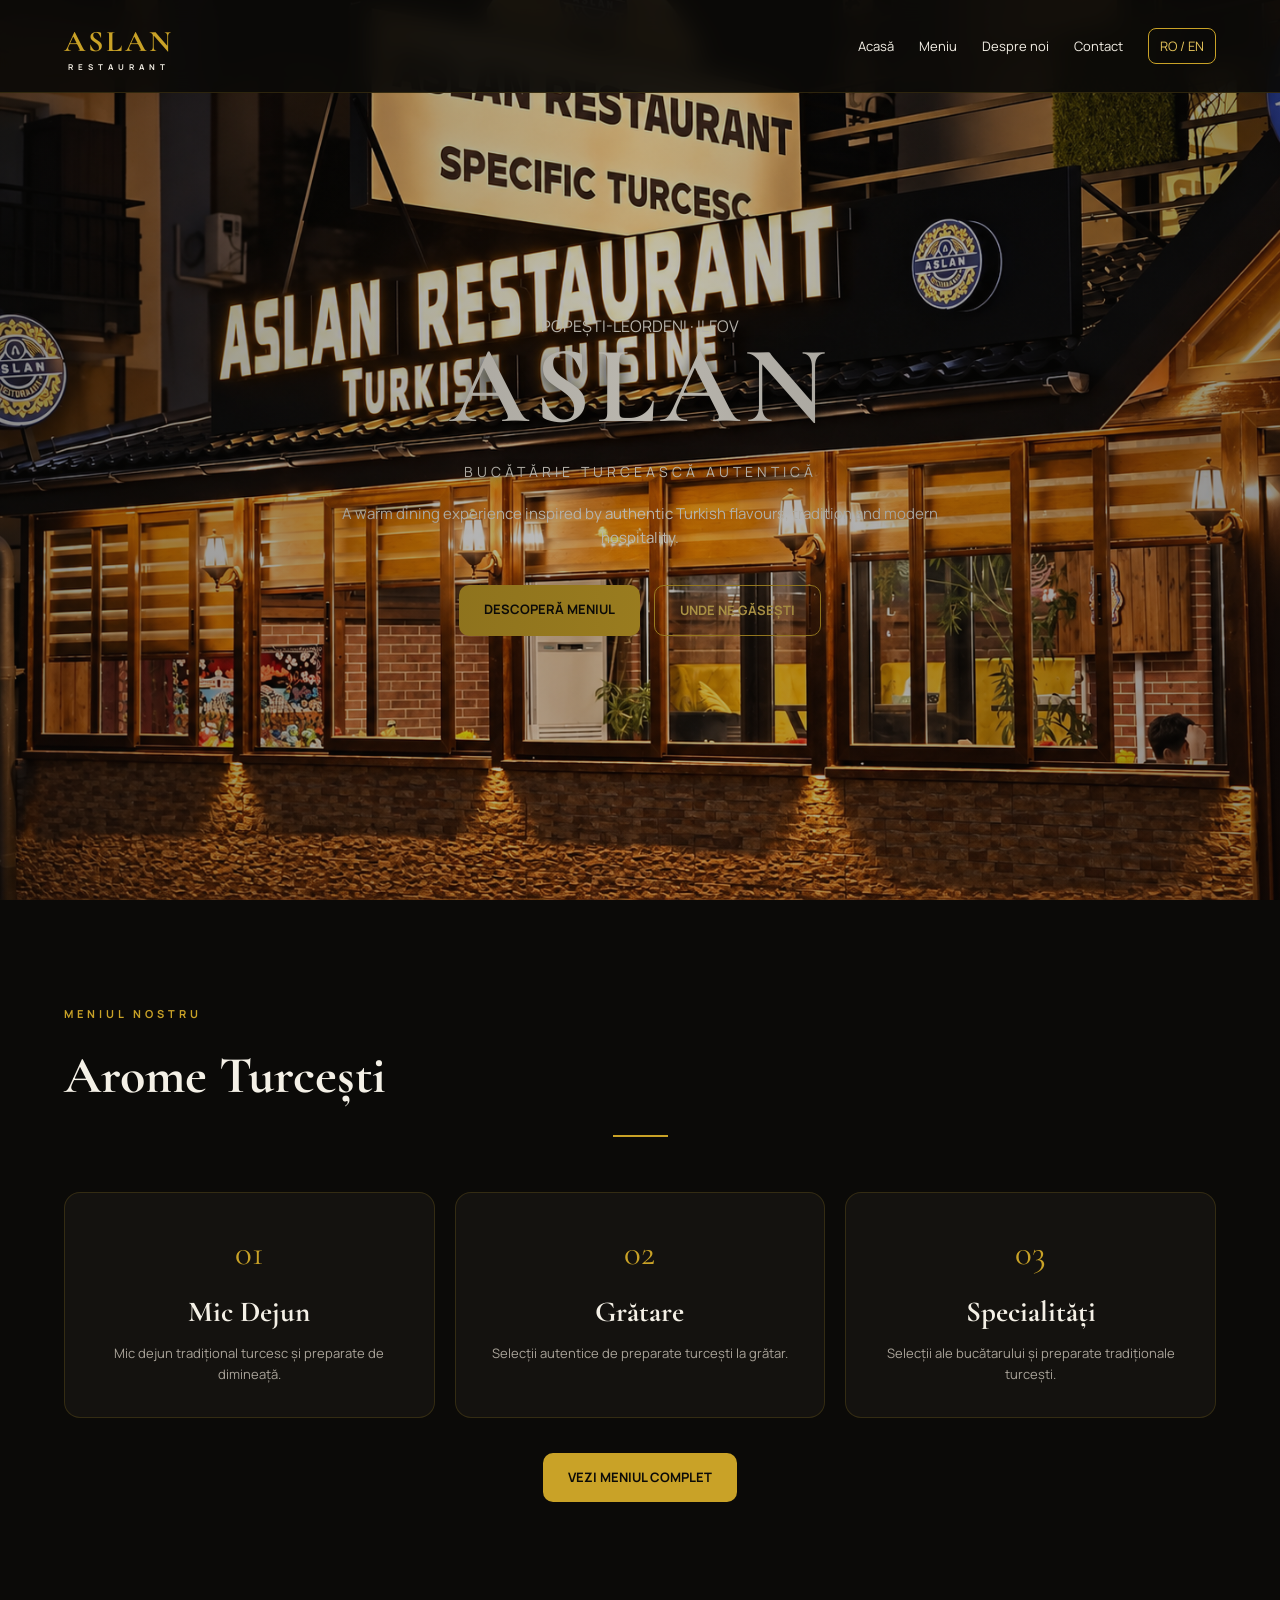
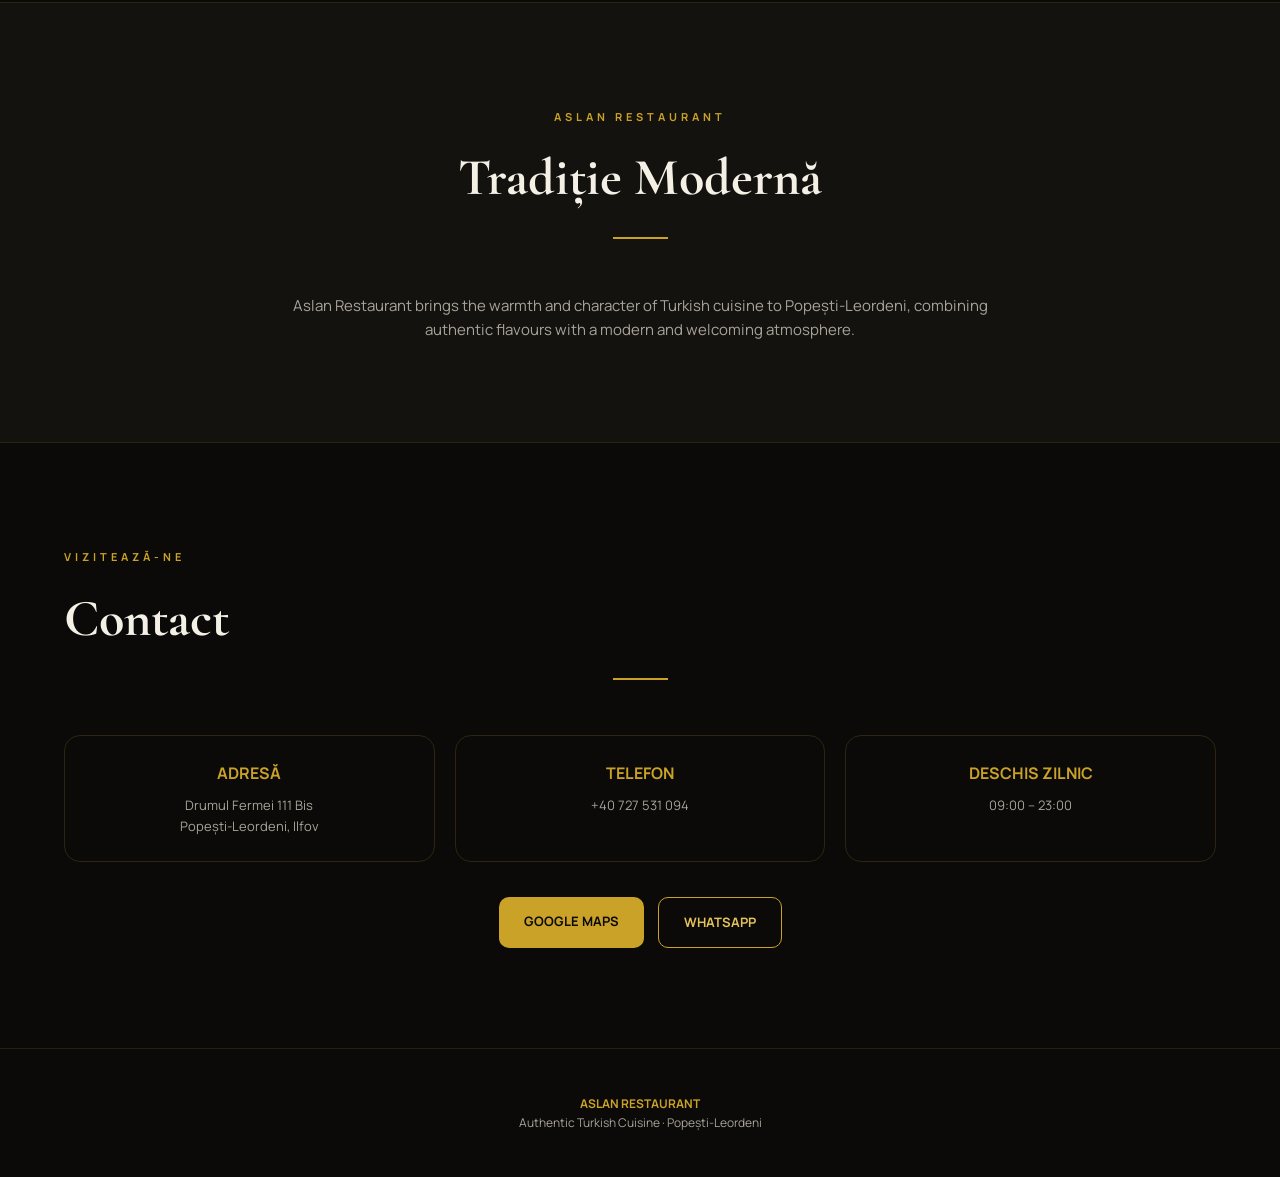
==== commit 911b23d9: "yeni web site" ====
--- a/index.html
+++ b/index.html
@@ -1,36 +1,525 @@
 <!DOCTYPE html>
-<html lang="tr">
+<html lang="ro">
 <head>
-    <meta charset="UTF-8">
-    <meta name="viewport" content="width=device-width, initial-scale=1.0">
-
-    <title>Aslan Restaurant | Authentic Turkish Cuisine</title>
-
-    <meta
-        name="description"
-        content="Aslan Restaurant — Popești-Leordeni, Ilfov. Authentic Turkish Cuisine."
-    >
-
-    <meta name="theme-color" content="#0B0A08">
+  <meta charset="UTF-8">
+  <meta name="viewport" content="width=device-width, initial-scale=1.0">
+
+  <title>Aslan Restaurant | Authentic Turkish Cuisine</title>
+
+  <meta name="description"
+        content="Aslan Restaurant – autentică bucătărie turcească în Popești-Leordeni, Ilfov. Descoperă meniul nostru și atmosfera restaurantului.">
+
+  <meta name="theme-color" content="#0B0A08">
+
+  <link rel="preconnect" href="https://fonts.googleapis.com">
+  <link rel="preconnect" href="https://fonts.gstatic.com" crossorigin>
+
+  <link href="https://fonts.googleapis.com/css2?family=Cormorant+Garamond:wght@500;600;700&family=Manrope:wght@400;500;600;700&display=swap" rel="stylesheet">
+
+  <style>
+    * {
+      box-sizing: border-box;
+      margin: 0;
+      padding: 0;
+    }
+
+    html {
+      scroll-behavior: smooth;
+    }
+
+    body {
+      background: #0B0A08;
+      color: #F4F0E6;
+      font-family: "Manrope", sans-serif;
+      line-height: 1.6;
+    }
+
+    a {
+      color: inherit;
+      text-decoration: none;
+    }
+
+    .topbar {
+      position: fixed;
+      top: 0;
+      left: 0;
+      right: 0;
+      z-index: 100;
+      background: rgba(11, 10, 8, 0.92);
+      backdrop-filter: blur(12px);
+      border-bottom: 1px solid rgba(201, 162, 39, 0.18);
+    }
+
+    .nav {
+      max-width: 1200px;
+      margin: auto;
+      padding: 18px 24px;
+      display: flex;
+      align-items: center;
+      justify-content: space-between;
+      gap: 25px;
+    }
+
+    .logo {
+      font-family: "Cormorant Garamond", serif;
+      font-size: 30px;
+      font-weight: 700;
+      letter-spacing: 3px;
+      color: #C9A227;
+      white-space: nowrap;
+    }
+
+    .logo span {
+      display: block;
+      font-family: "Manrope", sans-serif;
+      font-size: 8px;
+      letter-spacing: 5px;
+      text-align: center;
+      color: #F4F0E6;
+      margin-top: -5px;
+    }
+
+    .nav-links {
+      display: flex;
+      gap: 25px;
+      align-items: center;
+      font-size: 13px;
+    }
+
+    .nav-links a:hover {
+      color: #E4C35A;
+    }
+
+    .lang {
+      border: 1px solid #C9A227;
+      padding: 7px 11px;
+      border-radius: 8px;
+      color: #E4C35A;
+    }
+
+    .hero {
+      min-height: 100vh;
+      display: flex;
+      align-items: center;
+      justify-content: center;
+      text-align: center;
+      padding: 130px 25px 80px;
+      position: relative;
+      overflow: hidden;
+      background:
+  url("./images/aslan-dis-cephe.png") center bottom / cover no-repeat;
+    }
+
+    .hero::before {
+      content: "";
+      position: absolute;
+      inset: 0;
+      background:
+        linear-gradient(
+          90deg,
+          rgba(11,10,8,.45),
+          rgba(11,10,8,.25),
+          rgba(11,10,8,.45)
+        );
+        pointer-events: none;
+    }
+
+      position: relative;
+      max-width: 850px;
+    }
+
+    .eyebrow {
+      color: #C9A227;
+      letter-spacing: 5px;
+      font-size: 12px;
+      font-weight: 700;
+      margin-bottom: 18px;
+    }
+
+    h1 {
+      font-family: "Cormorant Garamond", serif;
+      font-size: clamp(60px, 10vw, 110px);
+      line-height: .85;
+      letter-spacing: 5px;
+      color: #F4F0E6;
+      text-shadow: 0 4px 18px rgba(0,0,0,.9);
+      margin-bottom: 28px;
+    }
+
+    .hero-subtitle {
+      font-size: 14px;
+      letter-spacing: 4px;
+      color: #F4F0E6;
+      text-shadow: 0 2px 8px rgba(0,0,0,.9);
+      margin-bottom: 18px;
+    }
+
+    .hero-text {
+      max-width: 600px;
+      margin: auto;
+      color: #F4F0E6;
+      font-size: 15px;
+    }
+
+    .buttons {
+      display: flex;
+      justify-content: center;
+      gap: 14px;
+      margin-top: 35px;
+      flex-wrap: wrap;
+    }
+
+    .btn {
+      padding: 14px 25px;
+      border-radius: 10px;
+      font-weight: 700;
+      font-size: 13px;
+      transition: .25s ease;
+    }
+
+    .btn-primary {
+      background: #C9A227;
+      color: #0B0A08;
+    }
+
+    .btn-primary:hover {
+      background: #E4C35A;
+      transform: translateY(-2px);
+    }
+
+    .btn-secondary {
+      border: 1px solid #C9A227;
+      color: #E4C35A;
+    }
+
+    .btn-secondary:hover {
+      background: rgba(201,162,39,.1);
+    }
+
+    .section {
+      max-width: 1200px;
+      margin: auto;
+      padding: 100px 24px;
+    }
+
+    .section-heading {
+      text-align: flex-start;
+      margin-bottom: 55px;
+    }
+
+    .section-heading small {
+      color: #C9A227;
+      letter-spacing: 4px;
+      font-size: 11px;
+      font-weight: 700;
+    }
+
+    .section-heading h2 {
+      font-family: "Cormorant Garamond", serif;
+      font-size: 52px;
+      margin-top: 8px;
+    }
+
+    .gold-line {
+      width: 55px;
+      height: 2px;
+      background: #C9A227;
+      margin: 18px auto;
+    }
+
+    .cards {
+      display: grid;
+      grid-template-columns: repeat(3, 1fr);
+      gap: 20px;
+    }
+
+    .card {
+      background: #14120F;
+      border: 1px solid rgba(201,162,39,.18);
+      border-radius: 16px;
+      padding: 32px 25px;
+      text-align: center;
+      transition: .25s ease;
+    }
+
+    .card:hover {
+      transform: translateY(-5px);
+      border-color: rgba(201,162,39,.55);
+    }
+
+    .card-number {
+      color: #C9A227;
+      font-family: "Cormorant Garamond", serif;
+      font-size: 35px;
+    }
+
+    .card h3 {
+      font-family: "Cormorant Garamond", serif;
+      font-size: 29px;
+      margin: 8px 0;
+    }
+
+    .card p {
+      color: #A9A399;
+      font-size: 13px;
+    }
+
+    .about {
+      background: #14120F;
+      border-top: 1px solid rgba(201,162,39,.12);
+      border-bottom: 1px solid rgba(201,162,39,.12);
+    }
+
+    .about-content {
+      max-width: 750px;
+      margin: auto;
+      text-align: center;
+    }
+
+    .about-content p {
+      color: #A9A399;
+      font-size: 15px;
+    }
+
+    .contact-grid {
+      display: grid;
+      grid-template-columns: repeat(3, 1fr);
+      gap: 20px;
+    }
+
+    .contact-box {
+      border: 1px solid rgba(201,162,39,.18);
+      border-radius: 16px;
+      padding: 25px;
+      text-align: center;
+    }
+
+    .contact-box strong {
+      display: block;
+      color: #C9A227;
+      margin-bottom: 8px;
+    }
+
+    .contact-box p {
+      color: #A9A399;
+      font-size: 13px;
+    }
+
+    footer {
+      text-align: center;
+      padding: 45px 20px;
+      border-top: 1px solid rgba(201,162,39,.15);
+      color: #A9A399;
+      font-size: 12px;
+    }
+
+    footer strong {
+      color: #C9A227;
+    }
+
+    @media (max-width: 750px) {
+      .nav-links a:not(.lang) {
+        display: none;
+      }
+
+      .nav {
+        padding: 15px 18px;
+      }
+
+      .logo {
+        font-size: 25px;
+      }
+
+      .cards,
+      .contact-grid {
+        grid-template-columns: 1fr;
+      }
+
+      .section {
+        padding: 75px 18px;
+      }
+
+      .section-heading h2 {
+        font-size: 43px;
+      }
+
+      h1 {
+        font-size: 64px;
+      }
+    }
+  </style>
 </head>
 
 <body>
 
-    <header>
-        <h1>ASLAN RESTAURANT</h1>
-        <p>AUTHENTIC TURKISH CUISINE</p>
-    </header>
-
-    <main>
-        <section>
-            <h2>Yakında</h2>
-            <p>Aslan Restaurant'ın yeni web sitesi hazırlanıyor.</p>
-        </section>
-    </main>
-
-    <footer>
-        <p>© Aslan Restaurant</p>
-    </footer>
-
+  <header class="topbar">
+    <nav class="nav">
+      <a href="#" class="logo">
+        ASLAN
+        <span>RESTAURANT</span>
+      </a>
+
+      <div class="nav-links">
+        <a href="#home">Home</a>
+        <a href="menu.html">Menu</a>
+        <a href="#about">About</a>
+        <a href="#contact">Contact</a>
+        <a href="#" class="lang" id="language-toggle">RO / EN</a>
+      </div>
+    </nav>
+  </header>
+
+  <main>
+
+    <section class="hero" id="home">
+      <div class="hero-content">
+
+        <div class="eyebrow">POPEȘTI-LEORDENI · ILFOV</div>
+
+      <h1>ASLAN</h1>
+
+        <div class="hero-subtitle">
+          AUTHENTIC TURKISH CUISINE
+        </div>
+
+        <p class="hero-text">
+          A warm dining experience inspired by authentic Turkish flavours,
+          tradition and modern hospitality.
+        </p>
+
+        <div class="buttons">
+          <a href="menu.html" class="btn btn-primary">
+            EXPLORE MENU
+          </a>
+
+          <a href="#contact" class="btn btn-secondary">
+            FIND US
+          </a>
+        </div>
+
+      </div>
+    </section>
+
+    <section class="section" id="menu">
+
+      <div class="section-heading">
+        <small>OUR MENU</small>
+        <h2>Turkish Flavours</h2>
+        <div class="gold-line"></div>
+      </div>
+
+      <div class="cards">
+
+        <div class="card">
+          <div class="card-number">01</div>
+          <h3>Breakfast</h3>
+          <p>
+            Traditional Turkish breakfast and morning favourites.
+          </p>
+        </div>
+
+        <div class="card">
+          <div class="card-number">02</div>
+          <h3>Grills</h3>
+          <p>
+            Authentic Turkish grill selections prepared with care.
+          </p>
+        </div>
+
+        <div class="card">
+          <div class="card-number">03</div>
+          <h3>Specialities</h3>
+          <p>
+            Chef selections and traditional Turkish dishes.
+          </p>
+        </div>
+
+      </div>
+
+      <div class="buttons">
+        <a href="menu.html" class="btn btn-primary">
+          VIEW FULL MENU
+        </a>
+      </div>
+
+    </section>
+
+    <section class="about" id="about">
+
+      <div class="section about-content">
+
+        <div class="section-heading">
+          <small>ASLAN RESTAURANT</small>
+          <h2>Modern Heritage</h2>
+          <div class="gold-line"></div>
+        </div>
+
+        <p>
+          Aslan Restaurant brings the warmth and character of Turkish
+          cuisine to Popești-Leordeni, combining authentic flavours with
+          a modern and welcoming atmosphere.
+        </p>
+
+      </div>
+
+    </section>
+
+    <section class="section" id="contact">
+
+      <div class="section-heading">
+        <small>VISIT US</small>
+        <h2>Contact</h2>
+        <div class="gold-line"></div>
+      </div>
+
+      <div class="contact-grid">
+
+        <div class="contact-box">
+          <strong>ADDRESS</strong>
+          <p>
+            Drumul Fermei 111 Bis<br>
+            Popești-Leordeni, Ilfov
+          </p>
+        </div>
+
+        <div class="contact-box">
+          <strong>PHONE</strong>
+          <p>+40 727 531 094</p>
+        </div>
+
+        <div class="contact-box">
+          <strong>OPEN DAILY</strong>
+          <p>09:00 – 23:00</p>
+        </div>
+
+      </div>
+
+      <div class="buttons">
+        <a
+          href="https://maps.app.goo.gl/6EpHpYF1RAZifvYQA"
+          target="_blank"
+          class="btn btn-primary"
+        >
+          GOOGLE MAPS
+        </a>
+
+        <a
+          href="https://wa.me/40727531094"
+          target="_blank"
+          class="btn btn-secondary"
+        >
+          WHATSAPP
+        </a>
+      </div>
+
+    </section>
+
+  </main>
+
+  <footer>
+    <strong>ASLAN RESTAURANT</strong><br>
+    Authentic Turkish Cuisine · Popești-Leordeni
+  </footer>
+<script src="./js/app.js"></script>
 </body>
 </html>
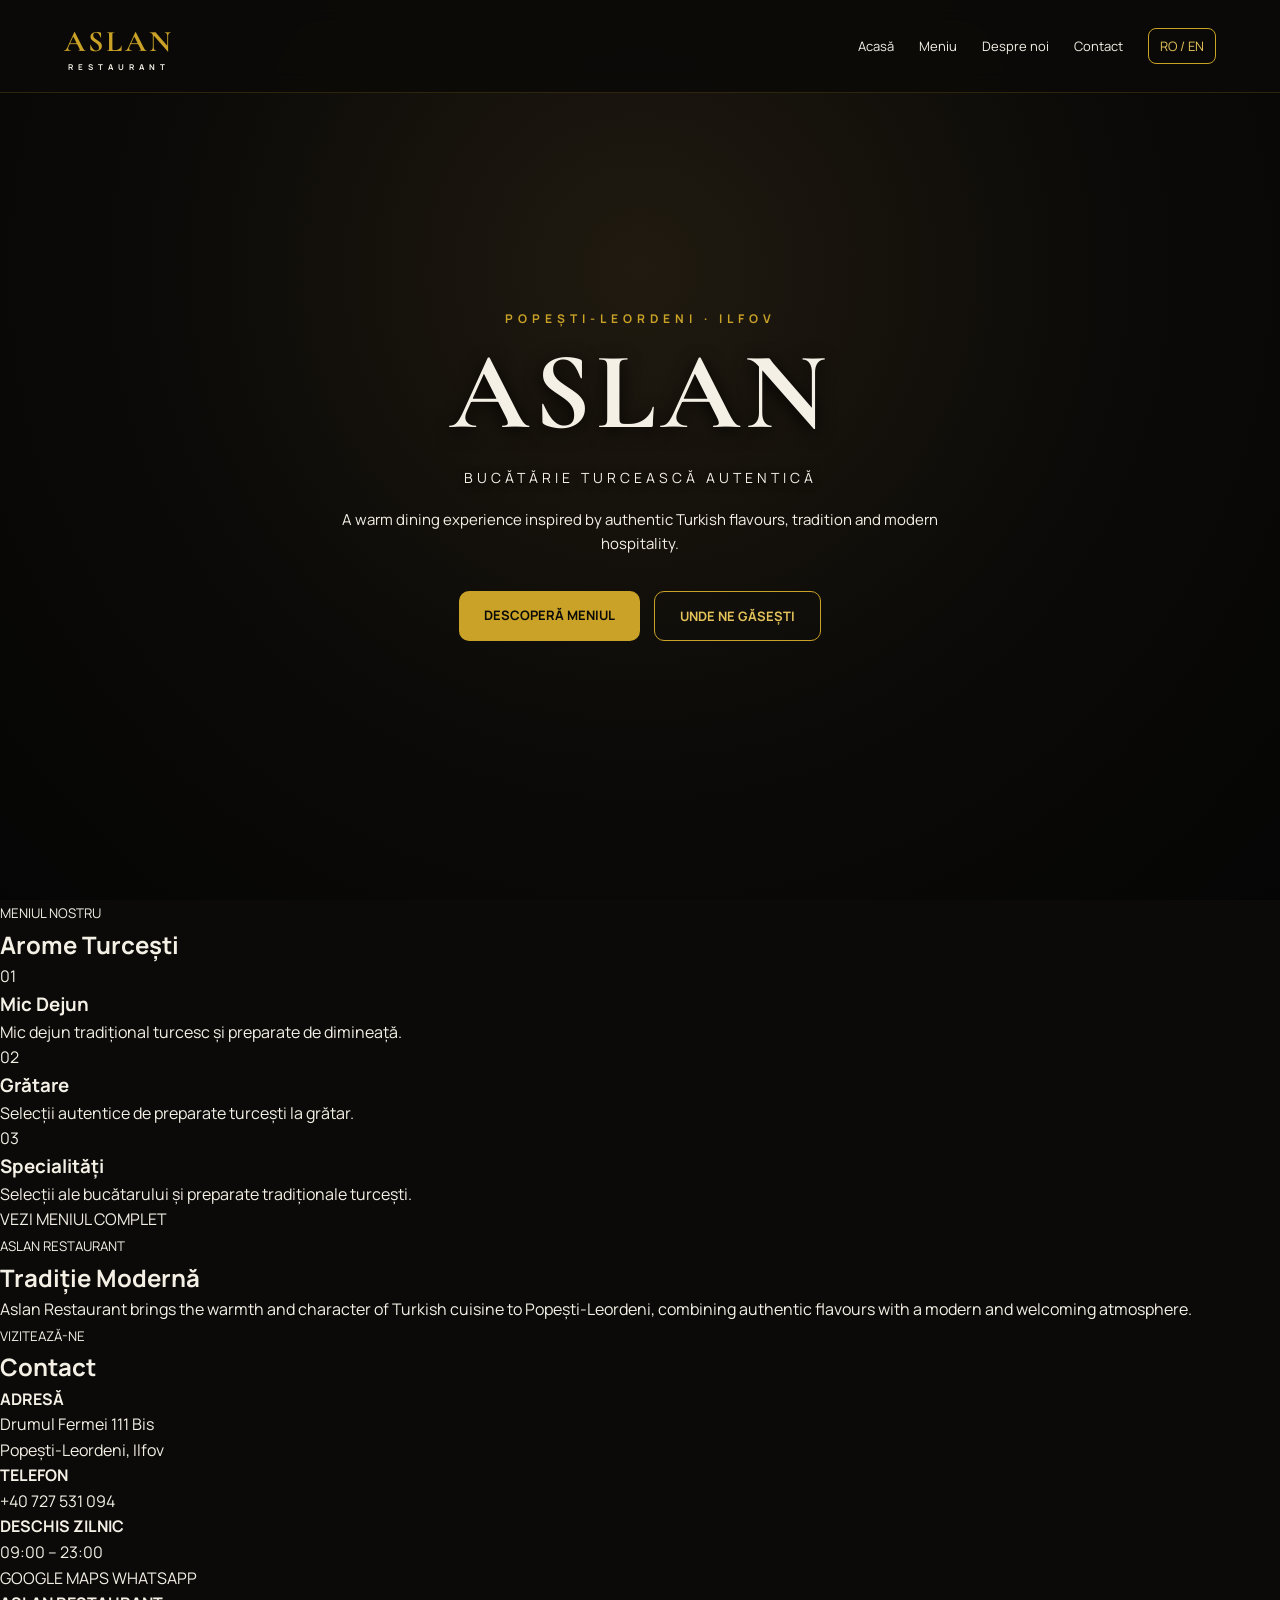
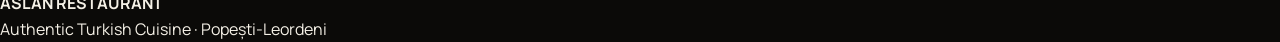
==== commit 78ea1817: "hero arka plani guncellendi" ====
--- a/index.html
+++ b/index.html
@@ -107,8 +107,7 @@
       position: relative;
       overflow: hidden;
       background:
-  url("./images/aslan-dis-cephe.png") center bottom / cover no-repeat;
-    }
+  radial-gradient(circle at 50% 30%, #201a10 0%, #0b0a08 55%, #050505 100%);
 
     .hero::before {
       content: "";
@@ -124,9 +123,6 @@
         pointer-events: none;
     }
 
-      position: relative;
-      max-width: 850px;
-    }
 
     .eyebrow {
       color: #C9A227;
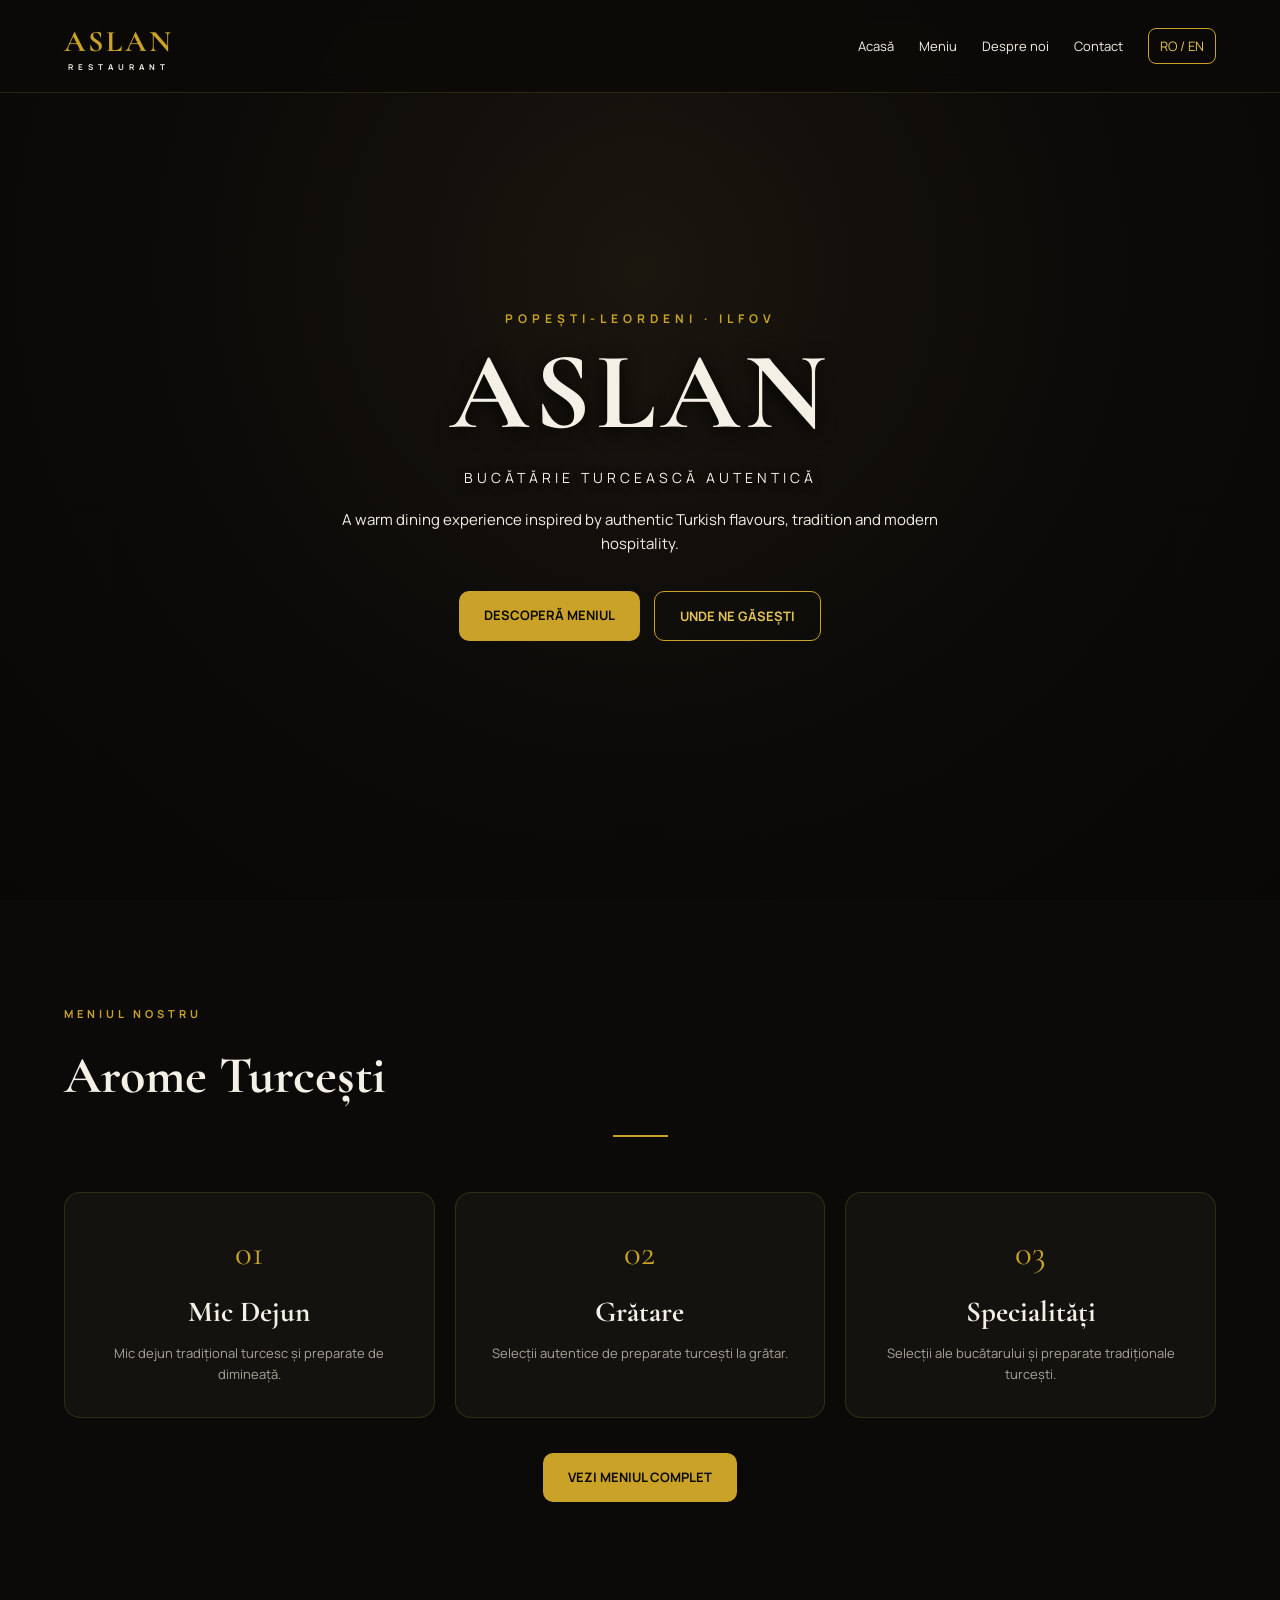
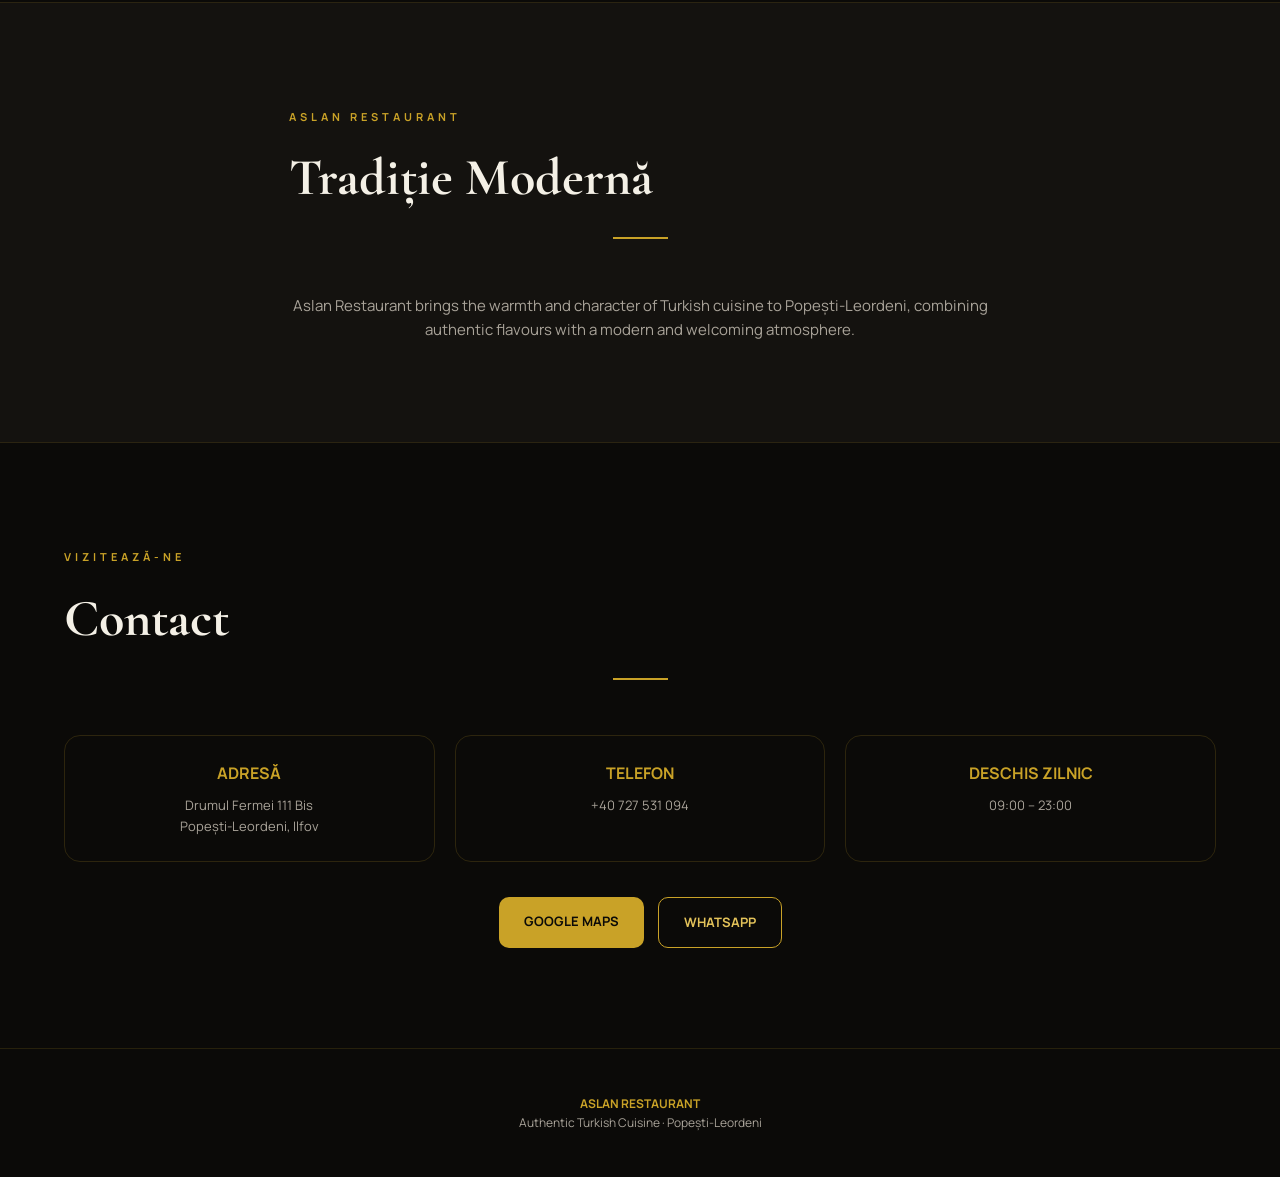
==== commit 8aafadf8: "Mobil görünüm güncellendi" ====
--- a/index.html
+++ b/index.html
@@ -1,521 +1,543 @@
-<!DOCTYPE html>
-<html lang="ro">
-<head>
-  <meta charset="UTF-8">
-  <meta name="viewport" content="width=device-width, initial-scale=1.0">
-
-  <title>Aslan Restaurant | Authentic Turkish Cuisine</title>
-
-  <meta name="description"
-        content="Aslan Restaurant – autentică bucătărie turcească în Popești-Leordeni, Ilfov. Descoperă meniul nostru și atmosfera restaurantului.">
-
-  <meta name="theme-color" content="#0B0A08">
-
-  <link rel="preconnect" href="https://fonts.googleapis.com">
-  <link rel="preconnect" href="https://fonts.gstatic.com" crossorigin>
-
-  <link href="https://fonts.googleapis.com/css2?family=Cormorant+Garamond:wght@500;600;700&family=Manrope:wght@400;500;600;700&display=swap" rel="stylesheet">
-
-  <style>
-    * {
-      box-sizing: border-box;
-      margin: 0;
-      padding: 0;
-    }
-
-    html {
-      scroll-behavior: smooth;
-    }
-
-    body {
-      background: #0B0A08;
-      color: #F4F0E6;
-      font-family: "Manrope", sans-serif;
-      line-height: 1.6;
-    }
-
-    a {
-      color: inherit;
-      text-decoration: none;
-    }
-
-    .topbar {
-      position: fixed;
-      top: 0;
-      left: 0;
-      right: 0;
-      z-index: 100;
-      background: rgba(11, 10, 8, 0.92);
-      backdrop-filter: blur(12px);
-      border-bottom: 1px solid rgba(201, 162, 39, 0.18);
-    }
-
-    .nav {
-      max-width: 1200px;
-      margin: auto;
-      padding: 18px 24px;
-      display: flex;
-      align-items: center;
-      justify-content: space-between;
-      gap: 25px;
-    }
-
-    .logo {
-      font-family: "Cormorant Garamond", serif;
-      font-size: 30px;
-      font-weight: 700;
-      letter-spacing: 3px;
-      color: #C9A227;
-      white-space: nowrap;
-    }
-
-    .logo span {
-      display: block;
-      font-family: "Manrope", sans-serif;
-      font-size: 8px;
-      letter-spacing: 5px;
-      text-align: center;
-      color: #F4F0E6;
-      margin-top: -5px;
-    }
-
-    .nav-links {
-      display: flex;
-      gap: 25px;
-      align-items: center;
-      font-size: 13px;
-    }
-
-    .nav-links a:hover {
-      color: #E4C35A;
-    }
-
-    .lang {
-      border: 1px solid #C9A227;
-      padding: 7px 11px;
-      border-radius: 8px;
-      color: #E4C35A;
-    }
-
-    .hero {
-      min-height: 100vh;
-      display: flex;
-      align-items: center;
-      justify-content: center;
-      text-align: center;
-      padding: 130px 25px 80px;
-      position: relative;
-      overflow: hidden;
-      background:
-  radial-gradient(circle at 50% 30%, #201a10 0%, #0b0a08 55%, #050505 100%);
-
-    .hero::before {
-      content: "";
-      position: absolute;
-      inset: 0;
-      background:
-        linear-gradient(
-          90deg,
-          rgba(11,10,8,.45),
-          rgba(11,10,8,.25),
-          rgba(11,10,8,.45)
-        );
-        pointer-events: none;
-    }
-
-
-    .eyebrow {
-      color: #C9A227;
-      letter-spacing: 5px;
-      font-size: 12px;
-      font-weight: 700;
-      margin-bottom: 18px;
-    }
-
-    h1 {
-      font-family: "Cormorant Garamond", serif;
-      font-size: clamp(60px, 10vw, 110px);
-      line-height: .85;
-      letter-spacing: 5px;
-      color: #F4F0E6;
-      text-shadow: 0 4px 18px rgba(0,0,0,.9);
-      margin-bottom: 28px;
-    }
-
-    .hero-subtitle {
-      font-size: 14px;
-      letter-spacing: 4px;
-      color: #F4F0E6;
-      text-shadow: 0 2px 8px rgba(0,0,0,.9);
-      margin-bottom: 18px;
-    }
-
-    .hero-text {
-      max-width: 600px;
-      margin: auto;
-      color: #F4F0E6;
-      font-size: 15px;
-    }
-
-    .buttons {
-      display: flex;
-      justify-content: center;
-      gap: 14px;
-      margin-top: 35px;
-      flex-wrap: wrap;
-    }
-
-    .btn {
-      padding: 14px 25px;
-      border-radius: 10px;
-      font-weight: 700;
-      font-size: 13px;
-      transition: .25s ease;
-    }
-
-    .btn-primary {
-      background: #C9A227;
-      color: #0B0A08;
-    }
-
-    .btn-primary:hover {
-      background: #E4C35A;
-      transform: translateY(-2px);
-    }
-
-    .btn-secondary {
-      border: 1px solid #C9A227;
-      color: #E4C35A;
-    }
-
-    .btn-secondary:hover {
-      background: rgba(201,162,39,.1);
-    }
-
-    .section {
-      max-width: 1200px;
-      margin: auto;
-      padding: 100px 24px;
-    }
-
-    .section-heading {
-      text-align: flex-start;
-      margin-bottom: 55px;
-    }
-
-    .section-heading small {
-      color: #C9A227;
-      letter-spacing: 4px;
-      font-size: 11px;
-      font-weight: 700;
-    }
-
-    .section-heading h2 {
-      font-family: "Cormorant Garamond", serif;
-      font-size: 52px;
-      margin-top: 8px;
-    }
-
-    .gold-line {
-      width: 55px;
-      height: 2px;
-      background: #C9A227;
-      margin: 18px auto;
-    }
-
-    .cards {
-      display: grid;
-      grid-template-columns: repeat(3, 1fr);
-      gap: 20px;
-    }
-
-    .card {
-      background: #14120F;
-      border: 1px solid rgba(201,162,39,.18);
-      border-radius: 16px;
-      padding: 32px 25px;
-      text-align: center;
-      transition: .25s ease;
-    }
-
-    .card:hover {
-      transform: translateY(-5px);
-      border-color: rgba(201,162,39,.55);
-    }
-
-    .card-number {
-      color: #C9A227;
-      font-family: "Cormorant Garamond", serif;
-      font-size: 35px;
-    }
-
-    .card h3 {
-      font-family: "Cormorant Garamond", serif;
-      font-size: 29px;
-      margin: 8px 0;
-    }
-
-    .card p {
-      color: #A9A399;
-      font-size: 13px;
-    }
-
-    .about {
-      background: #14120F;
-      border-top: 1px solid rgba(201,162,39,.12);
-      border-bottom: 1px solid rgba(201,162,39,.12);
-    }
-
-    .about-content {
-      max-width: 750px;
-      margin: auto;
-      text-align: center;
-    }
-
-    .about-content p {
-      color: #A9A399;
-      font-size: 15px;
-    }
-
-    .contact-grid {
-      display: grid;
-      grid-template-columns: repeat(3, 1fr);
-      gap: 20px;
-    }
-
-    .contact-box {
-      border: 1px solid rgba(201,162,39,.18);
-      border-radius: 16px;
-      padding: 25px;
-      text-align: center;
-    }
-
-    .contact-box strong {
-      display: block;
-      color: #C9A227;
-      margin-bottom: 8px;
-    }
-
-    .contact-box p {
-      color: #A9A399;
-      font-size: 13px;
-    }
-
-    footer {
-      text-align: center;
-      padding: 45px 20px;
-      border-top: 1px solid rgba(201,162,39,.15);
-      color: #A9A399;
-      font-size: 12px;
-    }
-
-    footer strong {
-      color: #C9A227;
-    }
-
-    @media (max-width: 750px) {
-      .nav-links a:not(.lang) {
-        display: none;
-      }
-
-      .nav {
-        padding: 15px 18px;
-      }
-
-      .logo {
-        font-size: 25px;
-      }
-
-      .cards,
-      .contact-grid {
-        grid-template-columns: 1fr;
-      }
-
-      .section {
-        padding: 75px 18px;
-      }
-
-      .section-heading h2 {
-        font-size: 43px;
-      }
-
-      h1 {
-        font-size: 64px;
-      }
-    }
-  </style>
-</head>
-
-<body>
-
-  <header class="topbar">
-    <nav class="nav">
-      <a href="#" class="logo">
-        ASLAN
-        <span>RESTAURANT</span>
-      </a>
-
-      <div class="nav-links">
-        <a href="#home">Home</a>
-        <a href="menu.html">Menu</a>
-        <a href="#about">About</a>
-        <a href="#contact">Contact</a>
-        <a href="#" class="lang" id="language-toggle">RO / EN</a>
-      </div>
-    </nav>
-  </header>
-
-  <main>
-
-    <section class="hero" id="home">
-      <div class="hero-content">
-
-        <div class="eyebrow">POPEȘTI-LEORDENI · ILFOV</div>
-
-      <h1>ASLAN</h1>
-
-        <div class="hero-subtitle">
-          AUTHENTIC TURKISH CUISINE
-        </div>
-
-        <p class="hero-text">
-          A warm dining experience inspired by authentic Turkish flavours,
-          tradition and modern hospitality.
-        </p>
-
-        <div class="buttons">
-          <a href="menu.html" class="btn btn-primary">
-            EXPLORE MENU
-          </a>
-
-          <a href="#contact" class="btn btn-secondary">
-            FIND US
-          </a>
-        </div>
-
-      </div>
-    </section>
-
-    <section class="section" id="menu">
-
-      <div class="section-heading">
-        <small>OUR MENU</small>
-        <h2>Turkish Flavours</h2>
-        <div class="gold-line"></div>
-      </div>
-
-      <div class="cards">
-
-        <div class="card">
-          <div class="card-number">01</div>
-          <h3>Breakfast</h3>
-          <p>
-            Traditional Turkish breakfast and morning favourites.
-          </p>
-        </div>
-
-        <div class="card">
-          <div class="card-number">02</div>
-          <h3>Grills</h3>
-          <p>
-            Authentic Turkish grill selections prepared with care.
-          </p>
-        </div>
-
-        <div class="card">
-          <div class="card-number">03</div>
-          <h3>Specialities</h3>
-          <p>
-            Chef selections and traditional Turkish dishes.
-          </p>
-        </div>
-
-      </div>
-
-      <div class="buttons">
-        <a href="menu.html" class="btn btn-primary">
-          VIEW FULL MENU
-        </a>
-      </div>
-
-    </section>
-
-    <section class="about" id="about">
-
-      <div class="section about-content">
-
-        <div class="section-heading">
-          <small>ASLAN RESTAURANT</small>
-          <h2>Modern Heritage</h2>
-          <div class="gold-line"></div>
-        </div>
-
-        <p>
-          Aslan Restaurant brings the warmth and character of Turkish
-          cuisine to Popești-Leordeni, combining authentic flavours with
-          a modern and welcoming atmosphere.
-        </p>
-
-      </div>
-
-    </section>
-
-    <section class="section" id="contact">
-
-      <div class="section-heading">
-        <small>VISIT US</small>
-        <h2>Contact</h2>
-        <div class="gold-line"></div>
-      </div>
-
-      <div class="contact-grid">
-
-        <div class="contact-box">
-          <strong>ADDRESS</strong>
-          <p>
-            Drumul Fermei 111 Bis<br>
-            Popești-Leordeni, Ilfov
-          </p>
-        </div>
-
-        <div class="contact-box">
-          <strong>PHONE</strong>
-          <p>+40 727 531 094</p>
-        </div>
-
-        <div class="contact-box">
-          <strong>OPEN DAILY</strong>
-          <p>09:00 – 23:00</p>
-        </div>
-
-      </div>
-
-      <div class="buttons">
-        <a
-          href="https://maps.app.goo.gl/6EpHpYF1RAZifvYQA"
-          target="_blank"
-          class="btn btn-primary"
-        >
-          GOOGLE MAPS
-        </a>
-
-        <a
-          href="https://wa.me/40727531094"
-          target="_blank"
-          class="btn btn-secondary"
-        >
-          WHATSAPP
-        </a>
-      </div>
-
-    </section>
-
-  </main>
-
-  <footer>
-    <strong>ASLAN RESTAURANT</strong><br>
-    Authentic Turkish Cuisine · Popești-Leordeni
-  </footer>
-<script src="./js/app.js"></script>
-</body>
+<!DOCTYPE html>
+<html lang="ro">
+<head>
+  
+
+  <meta charset="UTF-8">
+  <meta name="viewport" content="width=device-width, initial-scale=1.0">
+
+  <title>Aslan Restaurant | Authentic Turkish Cuisine</title>
+
+  <meta name="description"
+        content="Aslan Restaurant – autentică bucătărie turcească în Popești-Leordeni, Ilfov. Descoperă meniul nostru și atmosfera restaurantului.">
+
+  <meta name="theme-color" content="#0B0A08">
+
+  <link rel="preconnect" href="https://fonts.googleapis.com">
+  <link rel="preconnect" href="https://fonts.gstatic.com" crossorigin>
+
+  <link href="https://fonts.googleapis.com/css2?family=Cormorant+Garamond:wght@500;600;700&family=Manrope:wght@400;500;600;700&display=swap" rel="stylesheet">
+
+  <style>
+    * {
+      box-sizing: border-box;
+      margin: 0;
+      padding: 0;
+    }
+
+    html {
+      scroll-behavior: smooth;
+    }
+
+    body {
+      background: #0B0A08;
+      color: #F4F0E6;
+      font-family: "Manrope", sans-serif;
+      line-height: 1.6;
+    }
+
+    a {
+      color: inherit;
+      text-decoration: none;
+    }
+
+    .topbar {
+      position: fixed;
+      top: 0;
+      left: 0;
+      right: 0;
+      z-index: 100;
+      background: rgba(11, 10, 8, 0.92);
+      backdrop-filter: blur(12px);
+      border-bottom: 1px solid rgba(201, 162, 39, 0.18);
+    }
+
+    .nav {
+      max-width: 1200px;
+      margin: auto;
+      padding: 18px 24px;
+      display: flex;
+      align-items: center;
+      justify-content: space-between;
+      gap: 25px;
+    }
+
+    .logo {
+      font-family: "Cormorant Garamond", serif;
+      font-size: 30px;
+      font-weight: 700;
+      letter-spacing: 3px;
+      color: #C9A227;
+      white-space: nowrap;
+    }
+
+    .logo span {
+      display: block;
+      font-family: "Manrope", sans-serif;
+      font-size: 8px;
+      letter-spacing: 5px;
+      text-align: center;
+      color: #F4F0E6;
+      margin-top: -5px;
+    }
+
+    .nav-links {
+      display: flex;
+      gap: 25px;
+      align-items: center;
+      font-size: 13px;
+    }
+
+    .nav-links a:hover {
+      color: #E4C35A;
+    }
+
+    .lang {
+      border: 1px solid #C9A227;
+      padding: 7px 11px;
+      border-radius: 8px;
+      color: #E4C35A;
+    }
+
+    .hero {
+      min-height: 100vh;
+      display: flex;
+      align-items: center;
+      justify-content: center;
+      text-align: center;
+      padding: 130px 25px 80px;
+      position: relative;
+      overflow: hidden;
+      background:
+  radial-gradient(circle at 50% 30%, #201a10 0%, #0b0a08 55%, #050505 100%);
+    }
+
+    .hero-content {
+  position: relative;
+  z-index: 1;
+  max-width: 850px;
+  margin: auto;
+}
+    .hero::before {
+      content: "";
+      position: absolute;
+      inset: 0;
+      background:
+        linear-gradient(
+          90deg,
+          rgba(11,10,8,.45),
+          rgba(11,10,8,.25),
+          rgba(11,10,8,.45)
+        );
+      pointer-events: none;
+    }
+
+
+    .eyebrow {
+      color: #C9A227;
+      letter-spacing: 5px;
+      font-size: 12px;
+      font-weight: 700;
+      margin-bottom: 18px;
+    }
+
+    h1 {
+      font-family: "Cormorant Garamond", serif;
+      font-size: clamp(60px, 10vw, 110px);
+      line-height: .85;
+      letter-spacing: 5px;
+      color: #F4F0E6;
+      text-shadow: 0 4px 18px rgba(0,0,0,.9);
+      margin-bottom: 28px;
+    }
+
+    .hero-subtitle {
+      font-size: 14px;
+      letter-spacing: 4px;
+      color: #F4F0E6;
+      text-shadow: 0 2px 8px rgba(0,0,0,.9);
+      margin-bottom: 18px;
+    }
+
+    .hero-text {
+      max-width: 600px;
+      margin: auto;
+      color: #F4F0E6;
+      font-size: 15px;
+    }
+
+    .buttons {
+      display: flex;
+      justify-content: center;
+      gap: 14px;
+      margin-top: 35px;
+      flex-wrap: wrap;
+    }
+
+    .btn {
+      padding: 14px 25px;
+      border-radius: 10px;
+      font-weight: 700;
+      font-size: 13px;
+      transition: .25s ease;
+    }
+
+    .btn-primary {
+      background: #C9A227;
+      color: #0B0A08;
+    }
+
+    .btn-primary:hover {
+      background: #E4C35A;
+      transform: translateY(-2px);
+    }
+
+    .btn-secondary {
+      border: 1px solid #C9A227;
+      color: #E4C35A;
+    }
+
+    .btn-secondary:hover {
+      background: rgba(201,162,39,.1);
+    }
+
+    .section {
+      max-width: 1200px;
+      margin: auto;
+      padding: 100px 24px;
+    }
+
+    .section-heading {
+      text-align: left;
+      margin-bottom: 55px;
+    }
+
+    .section-heading small {
+      color: #C9A227;
+      letter-spacing: 4px;
+      font-size: 11px;
+      font-weight: 700;
+    }
+
+    .section-heading h2 {
+      font-family: "Cormorant Garamond", serif;
+      font-size: 52px;
+      margin-top: 8px;
+    }
+
+    .gold-line {
+      width: 55px;
+      height: 2px;
+      background: #C9A227;
+      margin: 18px auto;
+    }
+
+    .cards {
+      display: grid;
+      grid-template-columns: repeat(3, 1fr);
+      gap: 20px;
+    }
+
+    .card {
+      background: #14120F;
+      border: 1px solid rgba(201,162,39,.18);
+      border-radius: 16px;
+      padding: 32px 25px;
+      text-align: center;
+      transition: .25s ease;
+    }
+
+    .card:hover {
+      transform: translateY(-5px);
+      border-color: rgba(201,162,39,.55);
+    }
+
+    .card-number {
+      color: #C9A227;
+      font-family: "Cormorant Garamond", serif;
+      font-size: 35px;
+    }
+
+    .card h3 {
+      font-family: "Cormorant Garamond", serif;
+      font-size: 29px;
+      margin: 8px 0;
+    }
+
+    .card p {
+      color: #A9A399;
+      font-size: 13px;
+    }
+
+    .about {
+      background: #14120F;
+      border-top: 1px solid rgba(201,162,39,.12);
+      border-bottom: 1px solid rgba(201,162,39,.12);
+    }
+
+    .about-content {
+      max-width: 750px;
+      margin: auto;
+      text-align: center;
+    }
+
+    .about-content p {
+      color: #A9A399;
+      font-size: 15px;
+    }
+
+    .contact-grid {
+      display: grid;
+      grid-template-columns: repeat(3, 1fr);
+      gap: 20px;
+    }
+
+    .contact-box {
+      border: 1px solid rgba(201,162,39,.18);
+      border-radius: 16px;
+      padding: 25px;
+      text-align: center;
+    }
+
+    .contact-box strong {
+      display: block;
+      color: #C9A227;
+      margin-bottom: 8px;
+    }
+
+    .contact-box p {
+      color: #A9A399;
+      font-size: 13px;
+    }
+
+    footer {
+      text-align: center;
+      padding: 45px 20px;
+      border-top: 1px solid rgba(201,162,39,.15);
+      color: #A9A399;
+      font-size: 12px;
+    }
+    footer strong {
+      color: #C9A227;
+    }
+
+    @media (max-width: 750px) {
+      .nav {
+        padding: 15px 18px;
+        gap: 12px;
+      }
+
+      .logo {
+        font-size: 25px;
+      }
+
+      .nav-links {
+        gap: 12px;
+      }
+
+      .nav-links a:not(.lang):not([href="menu.html"]) {
+        display: none;
+      }
+
+      .nav-links a[href="menu.html"] {
+        display: inline-flex;
+        white-space: nowrap;
+      }
+
+      .lang {
+        white-space: nowrap;
+      }
+
+      .cards,
+      .contact-grid {
+        grid-template-columns: 1fr;
+      }
+
+      .section {
+        padding: 75px 18px;
+      }
+
+      .section-heading h2 {
+        font-size: 43px;
+      }
+
+      h1 {
+        font-size: 64px;
+      }
+    }
+  </style>
+</head>
+
+<body>
+
+  <header class="topbar">
+    <nav class="nav">
+      <a href="#" class="logo">
+        ASLAN
+        <span>RESTAURANT</span>
+      </a>
+
+      <div class="nav-links">
+        <a href="#home">Home</a>
+        <a href="menu.html">Menu</a>
+        <a href="#about">About</a>
+        <a href="#contact">Contact</a>
+        <a href="#" class="lang" id="language-toggle">RO / EN</a>
+      </div>
+    </nav>
+  </header>
+
+  <main>
+
+    <section class="hero" id="home">
+      <div class="hero-content">
+
+        <div class="eyebrow">POPEȘTI-LEORDENI · ILFOV</div>
+
+      <h1>ASLAN</h1>
+
+        <div class="hero-subtitle">
+          AUTHENTIC TURKISH CUISINE
+        </div>
+
+        <p class="hero-text">
+          A warm dining experience inspired by authentic Turkish flavours,
+          tradition and modern hospitality.
+        </p>
+
+        <div class="buttons">
+          <a href="menu.html" class="btn btn-primary">
+            EXPLORE MENU
+          </a>
+
+          <a href="#contact" class="btn btn-secondary">
+            FIND US
+          </a>
+        </div>
+
+      </div>
+    </section>
+
+    <section class="section" id="menu">
+
+      <div class="section-heading">
+        <small>OUR MENU</small>
+        <h2>Turkish Flavours</h2>
+        <div class="gold-line"></div>
+      </div>
+
+      <div class="cards">
+
+        <div class="card">
+          <div class="card-number">01</div>
+          <h3>Breakfast</h3>
+          <p>
+            Traditional Turkish breakfast and morning favourites.
+          </p>
+        </div>
+
+        <div class="card">
+          <div class="card-number">02</div>
+          <h3>Grills</h3>
+          <p>
+            Authentic Turkish grill selections prepared with care.
+          </p>
+        </div>
+
+        <div class="card">
+          <div class="card-number">03</div>
+          <h3>Specialities</h3>
+          <p>
+            Chef selections and traditional Turkish dishes.
+          </p>
+        </div>
+
+      </div>
+
+      <div class="buttons">
+        <a href="menu.html" class="btn btn-primary">
+          VIEW FULL MENU
+        </a>
+      </div>
+
+    </section>
+
+    <section class="about" id="about">
+
+      <div class="section about-content">
+
+        <div class="section-heading">
+          <small>ASLAN RESTAURANT</small>
+          <h2>Modern Heritage</h2>
+          <div class="gold-line"></div>
+        </div>
+
+        <p>
+          Aslan Restaurant brings the warmth and character of Turkish
+          cuisine to Popești-Leordeni, combining authentic flavours with
+          a modern and welcoming atmosphere.
+        </p>
+
+      </div>
+
+    </section>
+
+    <section class="section" id="contact">
+
+      <div class="section-heading">
+        <small>VISIT US</small>
+        <h2>Contact</h2>
+        <div class="gold-line"></div>
+      </div>
+
+      <div class="contact-grid">
+
+        <div class="contact-box">
+          <strong>ADDRESS</strong>
+          <p>
+            Drumul Fermei 111 Bis<br>
+            Popești-Leordeni, Ilfov
+          </p>
+        </div>
+
+        <div class="contact-box">
+          <strong>PHONE</strong>
+          <p>+40 727 531 094</p>
+        </div>
+
+        <div class="contact-box">
+          <strong>OPEN DAILY</strong>
+          <p>09:00 – 23:00</p>
+        </div>
+
+      </div>
+
+      <div class="buttons">
+        <a
+          href="https://maps.app.goo.gl/6EpHpYF1RAZifvYQA"
+          target="_blank"
+          class="btn btn-primary"
+        >
+          GOOGLE MAPS
+        </a>
+
+        <a
+          href="https://wa.me/40727531094"
+          target="_blank"
+          class="btn btn-secondary"
+        >
+          WHATSAPP
+        </a>
+      </div>
+
+    </section>
+
+  </main>
+
+  <footer>
+    <strong>ASLAN RESTAURANT</strong><br>
+    Authentic Turkish Cuisine · Popești-Leordeni
+  </footer>
+<script src="./js/app.js"></script>
+</body>
 </html>
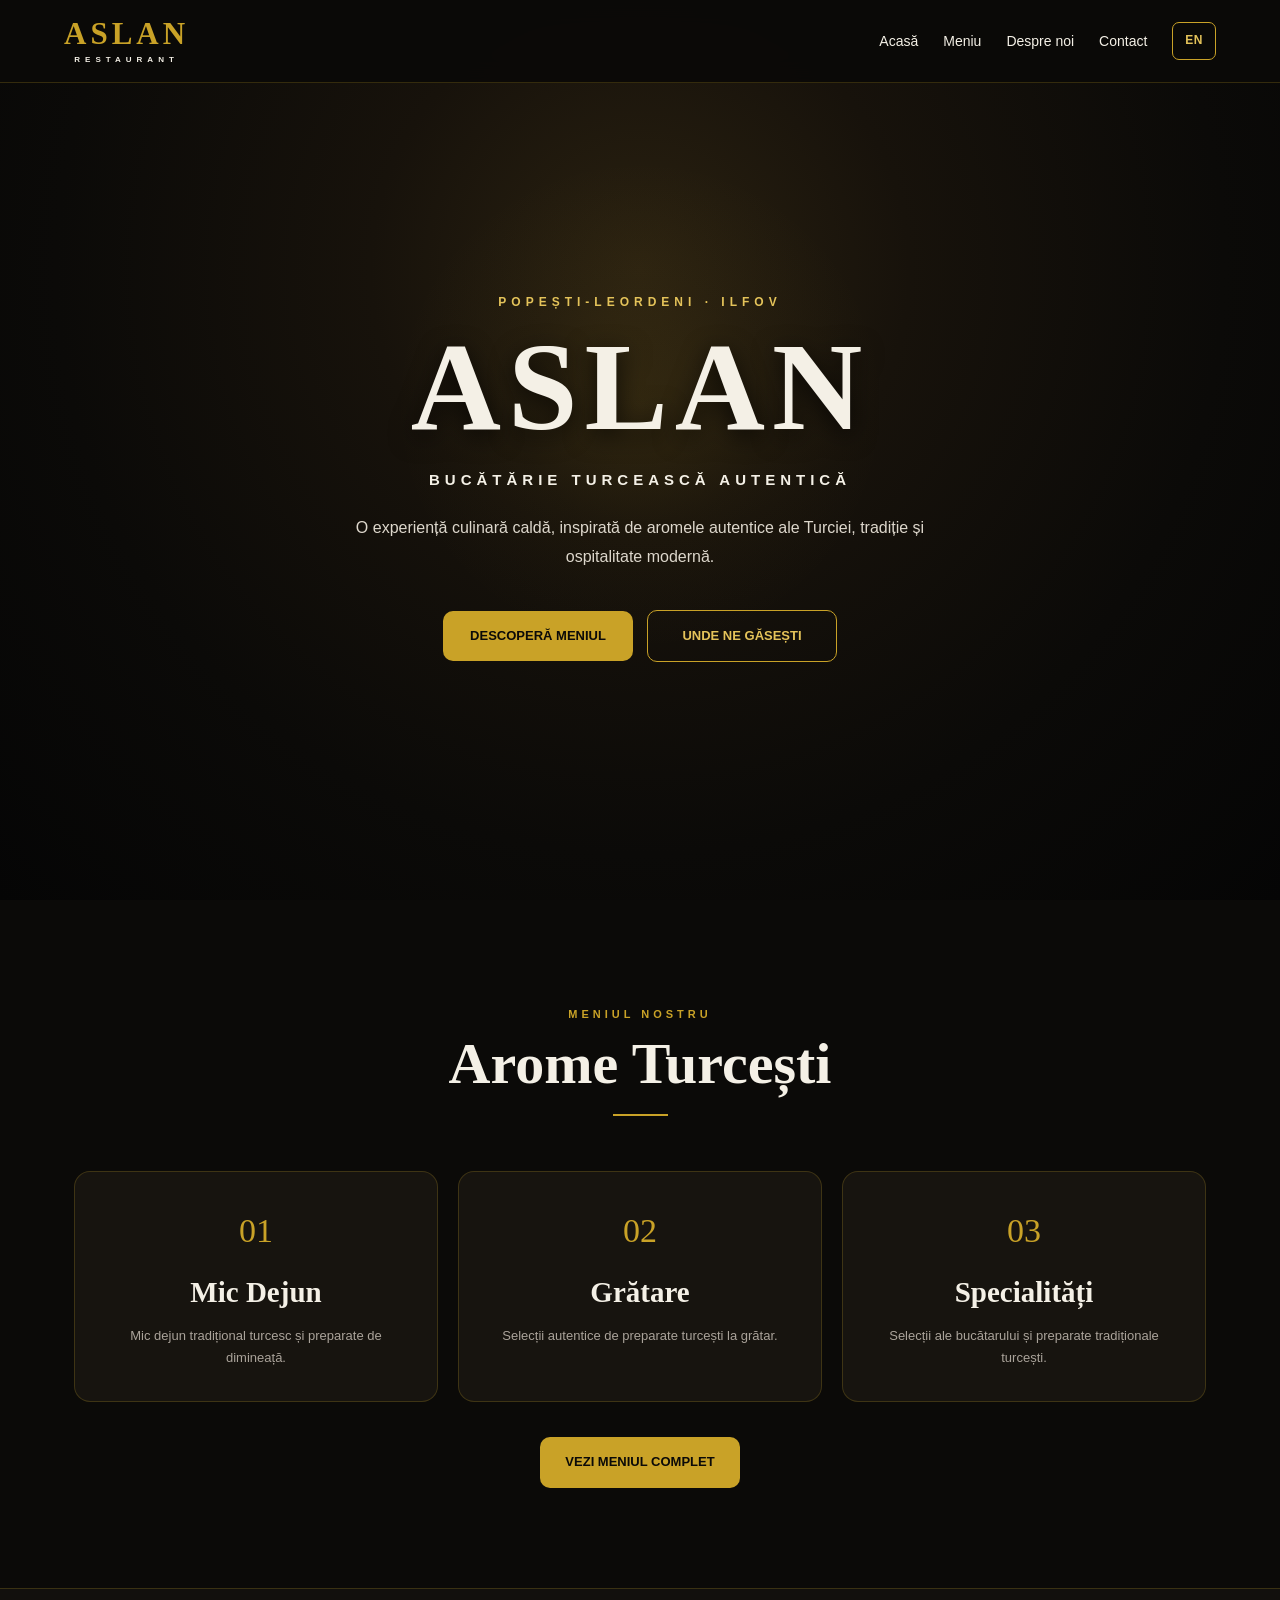
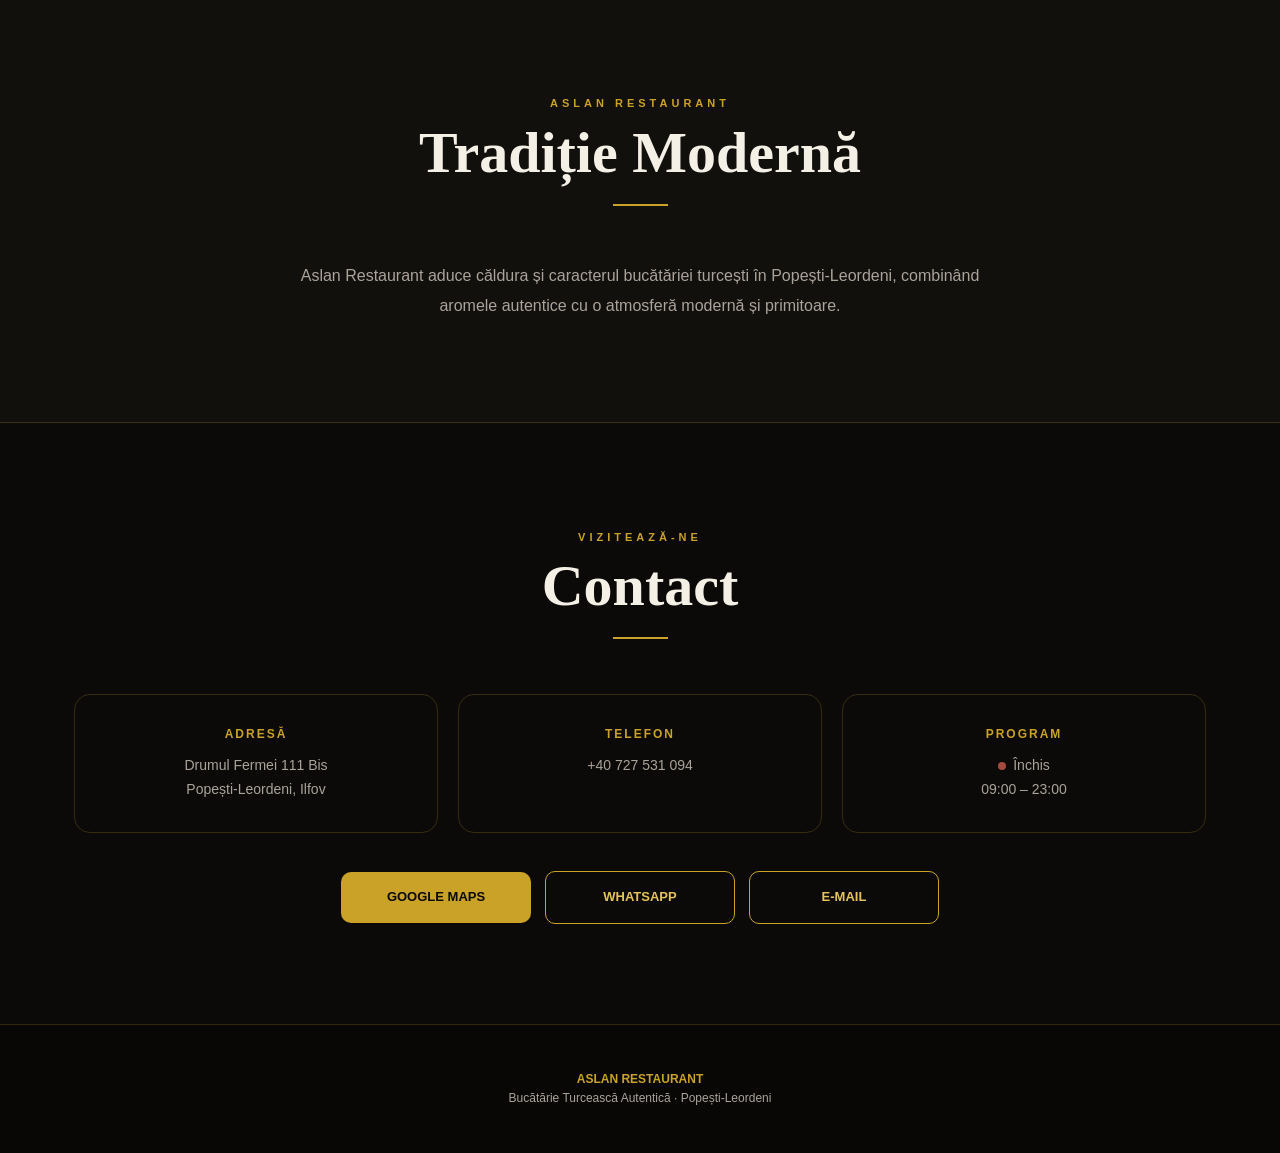
==== commit 384397f3: "Ana sayfa tamamen yenilendi" ====
--- a/index.html
+++ b/index.html
@@ -1,24 +1,23 @@
 <!DOCTYPE html>
 <html lang="ro">
 <head>
-  
-
   <meta charset="UTF-8">
   <meta name="viewport" content="width=device-width, initial-scale=1.0">
 
   <title>Aslan Restaurant | Authentic Turkish Cuisine</title>
 
-  <meta name="description"
-        content="Aslan Restaurant – autentică bucătărie turcească în Popești-Leordeni, Ilfov. Descoperă meniul nostru și atmosfera restaurantului.">
-
-  <meta name="theme-color" content="#0B0A08">
-
-  <link rel="preconnect" href="https://fonts.googleapis.com">
-  <link rel="preconnect" href="https://fonts.gstatic.com" crossorigin>
-
-  <link href="https://fonts.googleapis.com/css2?family=Cormorant+Garamond:wght@500;600;700&family=Manrope:wght@400;500;600;700&display=swap" rel="stylesheet">
+  <meta
+    name="description"
+    content="Aslan Restaurant – autentică bucătărie turcească în Popești-Leordeni, Ilfov."
+  >
+
+  <meta name="theme-color" content="#0b0a08">
 
   <style>
+    /* =========================
+       RESET
+    ========================= */
+
     * {
       box-sizing: border-box;
       margin: 0;
@@ -30,32 +29,60 @@
     }
 
     body {
-      background: #0B0A08;
-      color: #F4F0E6;
-      font-family: "Manrope", sans-serif;
+      background: #0b0a08;
+      color: #f4f0e6;
+      font-family: Arial, Helvetica, sans-serif;
       line-height: 1.6;
+      overflow-x: hidden;
     }
 
     a {
       color: inherit;
       text-decoration: none;
     }
+
+    button {
+      font: inherit;
+    }
+
+
+    /* =========================
+       COLORS
+    ========================= */
+
+    :root {
+      --black: #0b0a08;
+      --black-soft: #12100d;
+      --black-card: #17140f;
+      --gold: #c9a227;
+      --gold-light: #e4c35a;
+      --ivory: #f4f0e6;
+      --muted: #aaa39a;
+      --border: rgba(201, 162, 39, 0.22);
+    }
+
+
+    /* =========================
+       HEADER
+    ========================= */
 
     .topbar {
       position: fixed;
       top: 0;
       left: 0;
       right: 0;
-      z-index: 100;
-      background: rgba(11, 10, 8, 0.92);
+      z-index: 1000;
+      background: rgba(11, 10, 8, 0.96);
+      border-bottom: 1px solid var(--border);
       backdrop-filter: blur(12px);
-      border-bottom: 1px solid rgba(201, 162, 39, 0.18);
     }
 
     .nav {
-      max-width: 1200px;
-      margin: auto;
-      padding: 18px 24px;
+      width: min(1200px, 100%);
+      min-height: 82px;
+      margin: 0 auto;
+      padding: 14px 24px;
+
       display: flex;
       align-items: center;
       justify-content: space-between;
@@ -63,228 +90,331 @@
     }
 
     .logo {
-      font-family: "Cormorant Garamond", serif;
-      font-size: 30px;
+      flex-shrink: 0;
+      color: var(--gold);
+      font-family: Georgia, "Times New Roman", serif;
+      font-size: 31px;
       font-weight: 700;
-      letter-spacing: 3px;
-      color: #C9A227;
-      white-space: nowrap;
+      letter-spacing: 4px;
+      line-height: 1;
+      text-align: center;
     }
 
     .logo span {
       display: block;
-      font-family: "Manrope", sans-serif;
+      margin-top: 7px;
+
+      color: var(--ivory);
+      font-family: Arial, Helvetica, sans-serif;
       font-size: 8px;
+      font-weight: 700;
       letter-spacing: 5px;
-      text-align: center;
-      color: #F4F0E6;
-      margin-top: -5px;
     }
 
     .nav-links {
       display: flex;
+      align-items: center;
+      justify-content: flex-end;
       gap: 25px;
-      align-items: center;
-      font-size: 13px;
+
+      font-size: 14px;
+    }
+
+    .nav-links a {
+      transition: color 0.2s ease;
     }
 
     .nav-links a:hover {
-      color: #E4C35A;
-    }
-
-    .lang {
-      border: 1px solid #C9A227;
-      padding: 7px 11px;
-      border-radius: 8px;
-      color: #E4C35A;
-    }
+      color: var(--gold-light);
+    }
+
+    .lang-button {
+      border: 1px solid var(--gold);
+      border-radius: 7px;
+      padding: 8px 12px;
+
+      background: transparent;
+      color: var(--gold-light);
+      cursor: pointer;
+
+      font-size: 12px;
+      font-weight: 700;
+      letter-spacing: 0.5px;
+    }
+
+    .lang-button:hover {
+      background: rgba(201, 162, 39, 0.12);
+    }
+
+
+    /* =========================
+       HERO
+    ========================= */
 
     .hero {
       min-height: 100vh;
+      padding: 145px 24px 90px;
+
       display: flex;
       align-items: center;
       justify-content: center;
-      text-align: center;
-      padding: 130px 25px 80px;
+
       position: relative;
       overflow: hidden;
+
+      text-align: center;
+
       background:
-  radial-gradient(circle at 50% 30%, #201a10 0%, #0b0a08 55%, #050505 100%);
-    }
-
-    .hero-content {
-  position: relative;
-  z-index: 1;
-  max-width: 850px;
-  margin: auto;
-}
+        radial-gradient(
+          circle at 50% 30%,
+          #2a2110 0%,
+          #17120b 30%,
+          #0b0a08 65%,
+          #050505 100%
+        );
+    }
+
     .hero::before {
       content: "";
       position: absolute;
-      inset: 0;
-      background:
-        linear-gradient(
-          90deg,
-          rgba(11,10,8,.45),
-          rgba(11,10,8,.25),
-          rgba(11,10,8,.45)
-        );
+      width: 500px;
+      height: 500px;
+      left: 50%;
+      top: 45%;
+      transform: translate(-50%, -50%);
+
+      background: radial-gradient(
+        circle,
+        rgba(201, 162, 39, 0.10) 0%,
+        rgba(201, 162, 39, 0.03) 35%,
+        transparent 70%
+      );
+
       pointer-events: none;
     }
 
+    .hero-content {
+      width: min(850px, 100%);
+      position: relative;
+      z-index: 2;
+    }
 
     .eyebrow {
-      color: #C9A227;
-      letter-spacing: 5px;
+      margin-bottom: 22px;
+
+      color: var(--gold-light);
       font-size: 12px;
       font-weight: 700;
-      margin-bottom: 18px;
-    }
-
-    h1 {
-      font-family: "Cormorant Garamond", serif;
-      font-size: clamp(60px, 10vw, 110px);
-      line-height: .85;
       letter-spacing: 5px;
-      color: #F4F0E6;
-      text-shadow: 0 4px 18px rgba(0,0,0,.9);
+    }
+
+    .hero h1 {
       margin-bottom: 28px;
+
+      color: var(--ivory);
+      font-family: Georgia, "Times New Roman", serif;
+      font-size: clamp(70px, 12vw, 125px);
+      font-weight: 700;
+      line-height: 0.85;
+      letter-spacing: 7px;
+
+      text-shadow: 0 6px 25px rgba(0, 0, 0, 0.7);
     }
 
     .hero-subtitle {
-      font-size: 14px;
-      letter-spacing: 4px;
-      color: #F4F0E6;
-      text-shadow: 0 2px 8px rgba(0,0,0,.9);
-      margin-bottom: 18px;
+      margin-bottom: 22px;
+
+      color: var(--ivory);
+      font-size: 15px;
+      font-weight: 600;
+      letter-spacing: 5px;
     }
 
     .hero-text {
-      max-width: 600px;
-      margin: auto;
-      color: #F4F0E6;
-      font-size: 15px;
+      width: min(620px, 100%);
+      margin: 0 auto;
+
+      color: #ddd7cc;
+      font-size: 16px;
+      line-height: 1.8;
     }
 
     .buttons {
+      margin-top: 38px;
+
       display: flex;
       justify-content: center;
+      align-items: center;
       gap: 14px;
-      margin-top: 35px;
       flex-wrap: wrap;
     }
 
     .btn {
-      padding: 14px 25px;
+      min-width: 190px;
+      padding: 15px 25px;
+
       border-radius: 10px;
+
+      font-size: 13px;
       font-weight: 700;
-      font-size: 13px;
-      transition: .25s ease;
+      text-align: center;
+
+      transition:
+        transform 0.2s ease,
+        background 0.2s ease,
+        border-color 0.2s ease;
+    }
+
+    .btn:hover {
+      transform: translateY(-2px);
     }
 
     .btn-primary {
-      background: #C9A227;
-      color: #0B0A08;
+      background: var(--gold);
+      color: var(--black);
     }
 
     .btn-primary:hover {
-      background: #E4C35A;
-      transform: translateY(-2px);
+      background: var(--gold-light);
     }
 
     .btn-secondary {
-      border: 1px solid #C9A227;
-      color: #E4C35A;
+      border: 1px solid var(--gold);
+      color: var(--gold-light);
+      background: transparent;
     }
 
     .btn-secondary:hover {
-      background: rgba(201,162,39,.1);
-    }
+      background: rgba(201, 162, 39, 0.10);
+    }
+
+
+    /* =========================
+       SECTIONS
+    ========================= */
 
     .section {
-      max-width: 1200px;
-      margin: auto;
+      width: min(1180px, 100%);
+      margin: 0 auto;
       padding: 100px 24px;
     }
 
+    .section-dark {
+      background: var(--black-soft);
+    }
+
     .section-heading {
-      text-align: left;
       margin-bottom: 55px;
+      text-align: center;
     }
 
     .section-heading small {
-      color: #C9A227;
-      letter-spacing: 4px;
+      color: var(--gold);
       font-size: 11px;
       font-weight: 700;
+      letter-spacing: 4px;
     }
 
     .section-heading h2 {
-      font-family: "Cormorant Garamond", serif;
-      font-size: 52px;
       margin-top: 8px;
+
+      color: var(--ivory);
+      font-family: Georgia, "Times New Roman", serif;
+      font-size: clamp(42px, 7vw, 58px);
+      font-weight: 600;
+      line-height: 1.05;
     }
 
     .gold-line {
       width: 55px;
       height: 2px;
-      background: #C9A227;
-      margin: 18px auto;
-    }
-
-    .cards {
+      margin: 20px auto 0;
+      background: var(--gold);
+    }
+
+
+    /* =========================
+       MENU PREVIEW
+    ========================= */
+
+    .menu-grid {
       display: grid;
       grid-template-columns: repeat(3, 1fr);
       gap: 20px;
     }
 
-    .card {
-      background: #14120F;
-      border: 1px solid rgba(201,162,39,.18);
+    .menu-card {
+      min-height: 220px;
+      padding: 32px 26px;
+
+      border: 1px solid var(--border);
       border-radius: 16px;
-      padding: 32px 25px;
+
+      background: var(--black-card);
+
       text-align: center;
-      transition: .25s ease;
-    }
-
-    .card:hover {
+
+      transition:
+        transform 0.2s ease,
+        border-color 0.2s ease;
+    }
+
+    .menu-card:hover {
       transform: translateY(-5px);
-      border-color: rgba(201,162,39,.55);
-    }
-
-    .card-number {
-      color: #C9A227;
-      font-family: "Cormorant Garamond", serif;
-      font-size: 35px;
-    }
-
-    .card h3 {
-      font-family: "Cormorant Garamond", serif;
+      border-color: rgba(201, 162, 39, 0.55);
+    }
+
+    .menu-number {
+      color: var(--gold);
+      font-family: Georgia, "Times New Roman", serif;
+      font-size: 34px;
+    }
+
+    .menu-card h3 {
+      margin: 10px 0;
+
+      color: var(--ivory);
+      font-family: Georgia, "Times New Roman", serif;
       font-size: 29px;
-      margin: 8px 0;
-    }
-
-    .card p {
-      color: #A9A399;
+    }
+
+    .menu-card p {
+      color: var(--muted);
       font-size: 13px;
-    }
+      line-height: 1.7;
+    }
+
+    .menu-button {
+      margin-top: 35px;
+    }
+
+
+    /* =========================
+       ABOUT
+    ========================= */
 
     .about {
-      background: #14120F;
-      border-top: 1px solid rgba(201,162,39,.12);
-      border-bottom: 1px solid rgba(201,162,39,.12);
-    }
-
-    .about-content {
-      max-width: 750px;
-      margin: auto;
+      border-top: 1px solid var(--border);
+      border-bottom: 1px solid var(--border);
+      background: #12100d;
+    }
+
+    .about-inner {
+      width: min(760px, 100%);
+      margin: 0 auto;
       text-align: center;
     }
 
-    .about-content p {
-      color: #A9A399;
-      font-size: 15px;
-    }
+    .about-text {
+      color: var(--muted);
+      font-size: 16px;
+      line-height: 1.9;
+    }
+
+
+    /* =========================
+       CONTACT
+    ========================= */
 
     .contact-grid {
       display: grid;
@@ -293,76 +423,168 @@
     }
 
     .contact-box {
-      border: 1px solid rgba(201,162,39,.18);
+      padding: 30px 22px;
+
+      border: 1px solid var(--border);
       border-radius: 16px;
-      padding: 25px;
+
       text-align: center;
     }
 
     .contact-box strong {
       display: block;
-      color: #C9A227;
-      margin-bottom: 8px;
+      margin-bottom: 10px;
+
+      color: var(--gold);
+      font-size: 12px;
+      letter-spacing: 2px;
     }
 
     .contact-box p {
-      color: #A9A399;
-      font-size: 13px;
-    }
+      color: var(--muted);
+      font-size: 14px;
+      line-height: 1.7;
+    }
+
+    .contact-box a:hover {
+      color: var(--gold-light);
+    }
+
+    .status {
+      display: inline-flex;
+      align-items: center;
+      gap: 7px;
+    }
+
+    .status-dot {
+      width: 8px;
+      height: 8px;
+      border-radius: 50%;
+      background: #55b56a;
+    }
+
+
+    /* =========================
+       FOOTER
+    ========================= */
 
     footer {
+      padding: 45px 20px;
+
+      border-top: 1px solid var(--border);
+
+      background: #080706;
+
+      color: var(--muted);
+      font-size: 12px;
       text-align: center;
-      padding: 45px 20px;
-      border-top: 1px solid rgba(201,162,39,.15);
-      color: #A9A399;
-      font-size: 12px;
-    }
+    }
+
     footer strong {
-      color: #C9A227;
-    }
+      color: var(--gold);
+    }
+
+
+    /* =========================
+       MOBILE
+    ========================= */
 
     @media (max-width: 750px) {
+
       .nav {
-        padding: 15px 18px;
+        min-height: 72px;
+        padding: 12px 16px;
         gap: 12px;
       }
 
       .logo {
         font-size: 25px;
+        letter-spacing: 3px;
+      }
+
+      .logo span {
+        font-size: 7px;
+        letter-spacing: 4px;
+        margin-top: 5px;
       }
 
       .nav-links {
+        gap: 9px;
+      }
+
+      .nav-links a:not(.menu-link) {
+        display: none;
+      }
+
+      .menu-link {
+        display: inline-block;
+        font-size: 13px;
+      }
+
+      .lang-button {
+        padding: 7px 9px;
+        font-size: 11px;
+      }
+
+      .hero {
+        min-height: 100svh;
+        padding: 125px 18px 70px;
+      }
+
+      .eyebrow {
+        margin-bottom: 20px;
+        font-size: 10px;
+        letter-spacing: 3px;
+      }
+
+      .hero h1 {
+        margin-bottom: 25px;
+        font-size: 68px;
+        letter-spacing: 5px;
+      }
+
+      .hero-subtitle {
+        font-size: 11px;
+        letter-spacing: 2.5px;
+        line-height: 1.7;
+      }
+
+      .hero-text {
+        font-size: 14px;
+        line-height: 1.75;
+      }
+
+      .buttons {
+        width: 100%;
+        margin-top: 30px;
+        flex-direction: column;
         gap: 12px;
       }
 
-      .nav-links a:not(.lang):not([href="menu.html"]) {
-        display: none;
-      }
-
-      .nav-links a[href="menu.html"] {
-        display: inline-flex;
-        white-space: nowrap;
-      }
-
-      .lang {
-        white-space: nowrap;
-      }
-
-      .cards,
+      .btn {
+        width: min(330px, 100%);
+      }
+
+      .section {
+        padding: 75px 18px;
+      }
+
+      .section-heading {
+        margin-bottom: 40px;
+      }
+
+      .menu-grid,
       .contact-grid {
         grid-template-columns: 1fr;
       }
 
-      .section {
-        padding: 75px 18px;
-      }
-
-      .section-heading h2 {
-        font-size: 43px;
-      }
-
-      h1 {
-        font-size: 64px;
+      .menu-card {
+        min-height: auto;
+        padding: 28px 22px;
+      }
+
+      .about-text {
+        font-size: 14px;
       }
     }
   </style>
@@ -370,174 +592,515 @@
 
 <body>
 
+  <!-- =========================
+       HEADER
+  ========================== -->
+
   <header class="topbar">
     <nav class="nav">
-      <a href="#" class="logo">
+
+      <a href="#home" class="logo">
         ASLAN
         <span>RESTAURANT</span>
       </a>
 
       <div class="nav-links">
-        <a href="#home">Home</a>
-        <a href="menu.html">Menu</a>
-        <a href="#about">About</a>
-        <a href="#contact">Contact</a>
-        <a href="#" class="lang" id="language-toggle">RO / EN</a>
+
+        <a href="#home" data-ro="Acasă" data-en="Home">
+          Acasă
+        </a>
+
+        <a href="menu.html" class="menu-link">
+          <span data-ro="Meniu" data-en="Menu">Meniu</span>
+        </a>
+
+        <a href="#about" data-ro="Despre noi" data-en="About">
+          Despre noi
+        </a>
+
+        <a href="#contact" data-ro="Contact" data-en="Contact">
+          Contact
+        </a>
+
+        <button
+          type="button"
+          class="lang-button"
+          id="language-toggle"
+        >
+          EN
+        </button>
+
       </div>
     </nav>
   </header>
 
+
+  <!-- =========================
+       MAIN
+  ========================== -->
+
   <main>
 
+    <!-- HERO -->
+
     <section class="hero" id="home">
+
       <div class="hero-content">
 
-        <div class="eyebrow">POPEȘTI-LEORDENI · ILFOV</div>
-
-      <h1>ASLAN</h1>
-
-        <div class="hero-subtitle">
-          AUTHENTIC TURKISH CUISINE
+        <div class="eyebrow">
+          POPEȘTI-LEORDENI · ILFOV
         </div>
 
-        <p class="hero-text">
-          A warm dining experience inspired by authentic Turkish flavours,
-          tradition and modern hospitality.
+        <h1>ASLAN</h1>
+
+        <div
+          class="hero-subtitle"
+          data-ro="BUCĂTĂRIE TURCEASCĂ AUTENTICĂ"
+          data-en="AUTHENTIC TURKISH CUISINE"
+        >
+          BUCĂTĂRIE TURCEASCĂ AUTENTICĂ
+        </div>
+
+        <p
+          class="hero-text"
+          data-ro="O experiență culinară caldă, inspirată de aromele autentice ale Turciei, tradiție și ospitalitate modernă."
+          data-en="A warm dining experience inspired by authentic Turkish flavours, tradition and modern hospitality."
+        >
+          O experiență culinară caldă, inspirată de aromele autentice ale
+          Turciei, tradiție și ospitalitate modernă.
         </p>
 
         <div class="buttons">
-          <a href="menu.html" class="btn btn-primary">
-            EXPLORE MENU
+
+          <a
+            href="menu.html"
+            class="btn btn-primary"
+            data-ro="DESCOPERĂ MENIUL"
+            data-en="EXPLORE MENU"
+          >
+            DESCOPERĂ MENIUL
           </a>
 
-          <a href="#contact" class="btn btn-secondary">
-            FIND US
+          <a
+            href="#contact"
+            class="btn btn-secondary"
+            data-ro="UNDE NE GĂSEȘTI"
+            data-en="FIND US"
+          >
+            UNDE NE GĂSEȘTI
           </a>
+
         </div>
 
       </div>
+
     </section>
 
+
+    <!-- MENU -->
+
     <section class="section" id="menu">
 
       <div class="section-heading">
-        <small>OUR MENU</small>
-        <h2>Turkish Flavours</h2>
+
+        <small
+          data-ro="MENIUL NOSTRU"
+          data-en="OUR MENU"
+        >
+          MENIUL NOSTRU
+        </small>
+
+        <h2
+          data-ro="Arome Turcești"
+          data-en="Turkish Flavours"
+        >
+          Arome Turcești
+        </h2>
+
         <div class="gold-line"></div>
+
       </div>
 
-      <div class="cards">
-
-        <div class="card">
-          <div class="card-number">01</div>
-          <h3>Breakfast</h3>
-          <p>
-            Traditional Turkish breakfast and morning favourites.
+
+      <div class="menu-grid">
+
+        <article class="menu-card">
+
+          <div class="menu-number">01</div>
+
+          <h3
+            data-ro="Mic Dejun"
+            data-en="Breakfast"
+          >
+            Mic Dejun
+          </h3>
+
+          <p
+            data-ro="Mic dejun tradițional turcesc și preparate de dimineață."
+            data-en="Traditional Turkish breakfast and morning favourites."
+          >
+            Mic dejun tradițional turcesc și preparate de dimineață.
           </p>
+
+        </article>
+
+
+        <article class="menu-card">
+
+          <div class="menu-number">02</div>
+
+          <h3
+            data-ro="Grătare"
+            data-en="Grills"
+          >
+            Grătare
+          </h3>
+
+          <p
+            data-ro="Selecții autentice de preparate turcești la grătar."
+            data-en="Authentic Turkish grill selections prepared with care."
+          >
+            Selecții autentice de preparate turcești la grătar.
+          </p>
+
+        </article>
+
+
+        <article class="menu-card">
+
+          <div class="menu-number">03</div>
+
+          <h3
+            data-ro="Specialități"
+            data-en="Specialities"
+          >
+            Specialități
+          </h3>
+
+          <p
+            data-ro="Selecții ale bucătarului și preparate tradiționale turcești."
+            data-en="Chef selections and traditional Turkish dishes."
+          >
+            Selecții ale bucătarului și preparate tradiționale turcești.
+          </p>
+
+        </article>
+
+      </div>
+
+
+      <div class="buttons menu-button">
+
+        <a
+          href="menu.html"
+          class="btn btn-primary"
+          data-ro="VEZI MENIUL COMPLET"
+          data-en="VIEW FULL MENU"
+        >
+          VEZI MENIUL COMPLET
+        </a>
+
+      </div>
+
+    </section>
+
+
+    <!-- ABOUT -->
+
+    <section class="about" id="about">
+
+      <div class="section about-inner">
+
+        <div class="section-heading">
+
+          <small>ASLAN RESTAURANT</small>
+
+          <h2
+            data-ro="Tradiție Modernă"
+            data-en="Modern Heritage"
+          >
+            Tradiție Modernă
+          </h2>
+
+          <div class="gold-line"></div>
+
         </div>
 
-        <div class="card">
-          <div class="card-number">02</div>
-          <h3>Grills</h3>
-          <p>
-            Authentic Turkish grill selections prepared with care.
-          </p>
-        </div>
-
-        <div class="card">
-          <div class="card-number">03</div>
-          <h3>Specialities</h3>
-          <p>
-            Chef selections and traditional Turkish dishes.
-          </p>
-        </div>
+        <p
+          class="about-text"
+          data-ro="Aslan Restaurant aduce căldura și caracterul bucătăriei turcești în Popești-Leordeni, combinând aromele autentice cu o atmosferă modernă și primitoare."
+          data-en="Aslan Restaurant brings the warmth and character of Turkish cuisine to Popești-Leordeni, combining authentic flavours with a modern and welcoming atmosphere."
+        >
+          Aslan Restaurant aduce căldura și caracterul bucătăriei turcești
+          în Popești-Leordeni, combinând aromele autentice cu o atmosferă
+          modernă și primitoare.
+        </p>
 
       </div>
 
-      <div class="buttons">
-        <a href="menu.html" class="btn btn-primary">
-          VIEW FULL MENU
-        </a>
+    </section>
+
+
+    <!-- CONTACT -->
+
+    <section class="section" id="contact">
+
+      <div class="section-heading">
+
+        <small
+          data-ro="VIZITEAZĂ-NE"
+          data-en="VISIT US"
+        >
+          VIZITEAZĂ-NE
+        </small>
+
+        <h2
+          data-ro="Contact"
+          data-en="Contact"
+        >
+          Contact
+        </h2>
+
+        <div class="gold-line"></div>
+
       </div>
 
-    </section>
-
-    <section class="about" id="about">
-
-      <div class="section about-content">
-
-        <div class="section-heading">
-          <small>ASLAN RESTAURANT</small>
-          <h2>Modern Heritage</h2>
-          <div class="gold-line"></div>
-        </div>
-
-        <p>
-          Aslan Restaurant brings the warmth and character of Turkish
-          cuisine to Popești-Leordeni, combining authentic flavours with
-          a modern and welcoming atmosphere.
-        </p>
-
-      </div>
-
-    </section>
-
-    <section class="section" id="contact">
-
-      <div class="section-heading">
-        <small>VISIT US</small>
-        <h2>Contact</h2>
-        <div class="gold-line"></div>
-      </div>
 
       <div class="contact-grid">
 
         <div class="contact-box">
-          <strong>ADDRESS</strong>
+
+          <strong
+            data-ro="ADRESĂ"
+            data-en="ADDRESS"
+          >
+            ADRESĂ
+          </strong>
+
           <p>
             Drumul Fermei 111 Bis<br>
             Popești-Leordeni, Ilfov
           </p>
+
         </div>
 
+
         <div class="contact-box">
-          <strong>PHONE</strong>
-          <p>+40 727 531 094</p>
+
+          <strong
+            data-ro="TELEFON"
+            data-en="PHONE"
+          >
+            TELEFON
+          </strong>
+
+          <p>
+            <a href="tel:+40727531094">
+              +40 727 531 094
+            </a>
+          </p>
+
         </div>
 
+
         <div class="contact-box">
-          <strong>OPEN DAILY</strong>
-          <p>09:00 – 23:00</p>
+
+          <strong
+            data-ro="PROGRAM"
+            data-en="OPENING HOURS"
+          >
+            PROGRAM
+          </strong>
+
+          <p>
+            <span class="status">
+              <span class="status-dot"></span>
+              <span id="opening-status">
+                Deschis
+              </span>
+            </span>
+            <br>
+            09:00 – 23:00
+          </p>
+
         </div>
 
       </div>
 
+
       <div class="buttons">
+
         <a
           href="https://maps.app.goo.gl/6EpHpYF1RAZifvYQA"
           target="_blank"
+          rel="noopener"
           class="btn btn-primary"
+          data-ro="GOOGLE MAPS"
+          data-en="GOOGLE MAPS"
         >
           GOOGLE MAPS
         </a>
 
+
         <a
           href="https://wa.me/40727531094"
           target="_blank"
+          rel="noopener"
           class="btn btn-secondary"
+          data-ro="WHATSAPP"
+          data-en="WHATSAPP"
         >
           WHATSAPP
         </a>
+
+
+        <a
+          href="mailto:aslanrestaurantro@gmail.com"
+          class="btn btn-secondary"
+          data-ro="E-MAIL"
+          data-en="EMAIL"
+        >
+          E-MAIL
+        </a>
+
       </div>
 
     </section>
 
   </main>
 
+
+  <!-- =========================
+       FOOTER
+  ========================== -->
+
   <footer>
-    <strong>ASLAN RESTAURANT</strong><br>
-    Authentic Turkish Cuisine · Popești-Leordeni
+
+    <strong>ASLAN RESTAURANT</strong>
+
+    <br>
+
+    <span
+      data-ro="Bucătărie Turcească Autentică · Popești-Leordeni"
+      data-en="Authentic Turkish Cuisine · Popești-Leordeni"
+    >
+      Bucătărie Turcească Autentică · Popești-Leordeni
+    </span>
+
   </footer>
-<script src="./js/app.js"></script>
+
+
+  <!-- =========================
+       JAVASCRIPT
+  ========================== -->
+
+  <script>
+    (function () {
+
+      const languageButton =
+        document.getElementById("language-toggle");
+
+      const translatableElements =
+        document.querySelectorAll("[data-ro][data-en]");
+
+      const openingStatus =
+        document.getElementById("opening-status");
+
+      let language = "ro";
+
+
+      function updateLanguage() {
+
+        document.documentElement.lang = language;
+
+        translatableElements.forEach(function (element) {
+
+          const text =
+            element.getAttribute("data-" + language);
+
+          if (text !== null) {
+            element.textContent = text;
+          }
+
+        });
+
+        languageButton.textContent =
+          language === "ro" ? "EN" : "RO";
+
+        updateOpeningStatus();
+      }
+
+
+      function updateOpeningStatus() {
+
+        const now = new Date();
+        const hour = now.getHours();
+
+        const isOpen =
+          hour >= 9 && hour < 23;
+
+        if (language === "ro") {
+
+          openingStatus.textContent =
+            isOpen ? "Deschis" : "Închis";
+
+        } else {
+
+          openingStatus.textContent =
+            isOpen ? "Open" : "Closed";
+
+        }
+
+        const dot =
+          document.querySelector(".status-dot");
+
+        if (dot) {
+
+          dot.style.background =
+            isOpen ? "#55b56a" : "#a44a3f";
+
+        }
+
+      }
+
+
+      languageButton.addEventListener(
+        "click",
+        function () {
+
+          language =
+            language === "ro" ? "en" : "ro";
+
+          localStorage.setItem(
+            "aslanLanguage",
+            language
+          );
+
+          updateLanguage();
+
+        }
+      );
+
+
+      const savedLanguage =
+        localStorage.getItem("aslanLanguage");
+
+      if (
+        savedLanguage === "ro" ||
+        savedLanguage === "en"
+      ) {
+        language = savedLanguage;
+      }
+
+      updateLanguage();
+
+      setInterval(
+        updateOpeningStatus,
+        60000
+      );
+
+    })();
+  </script>
+
 </body>
 </html>
